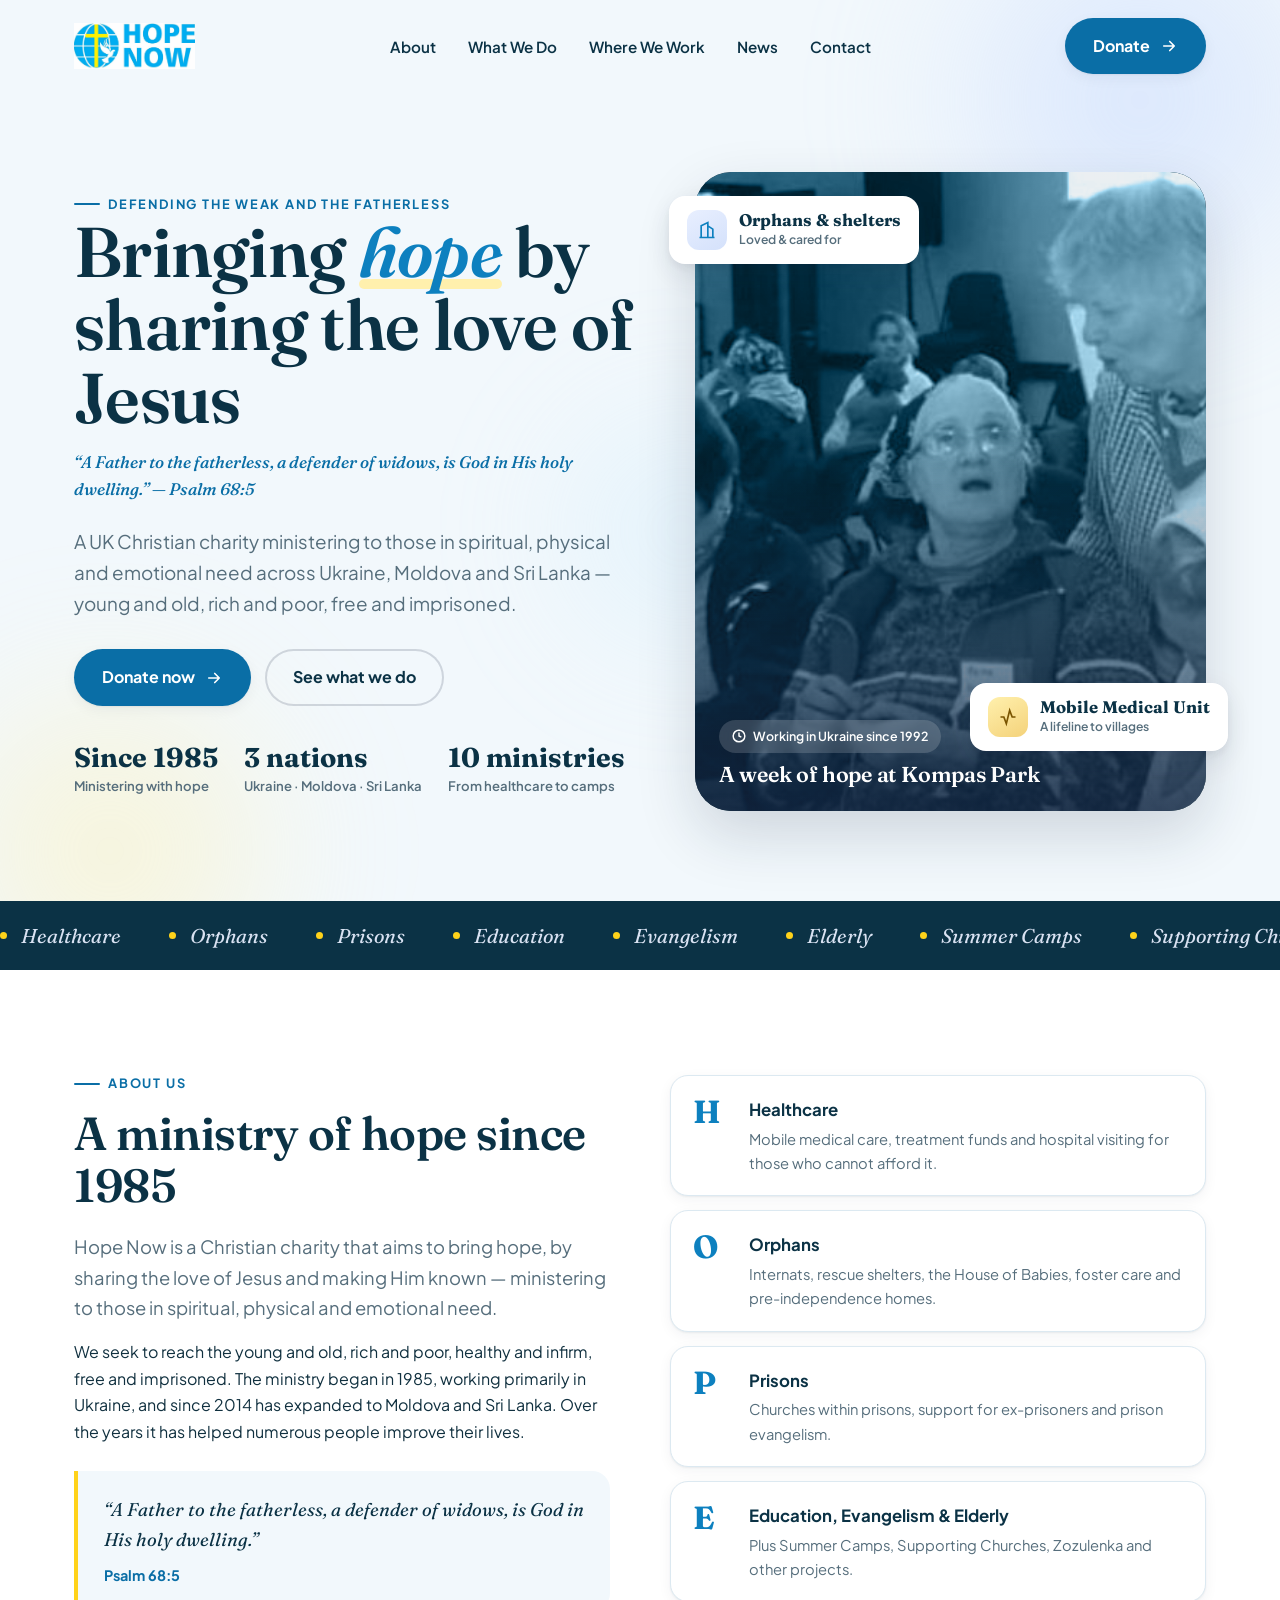
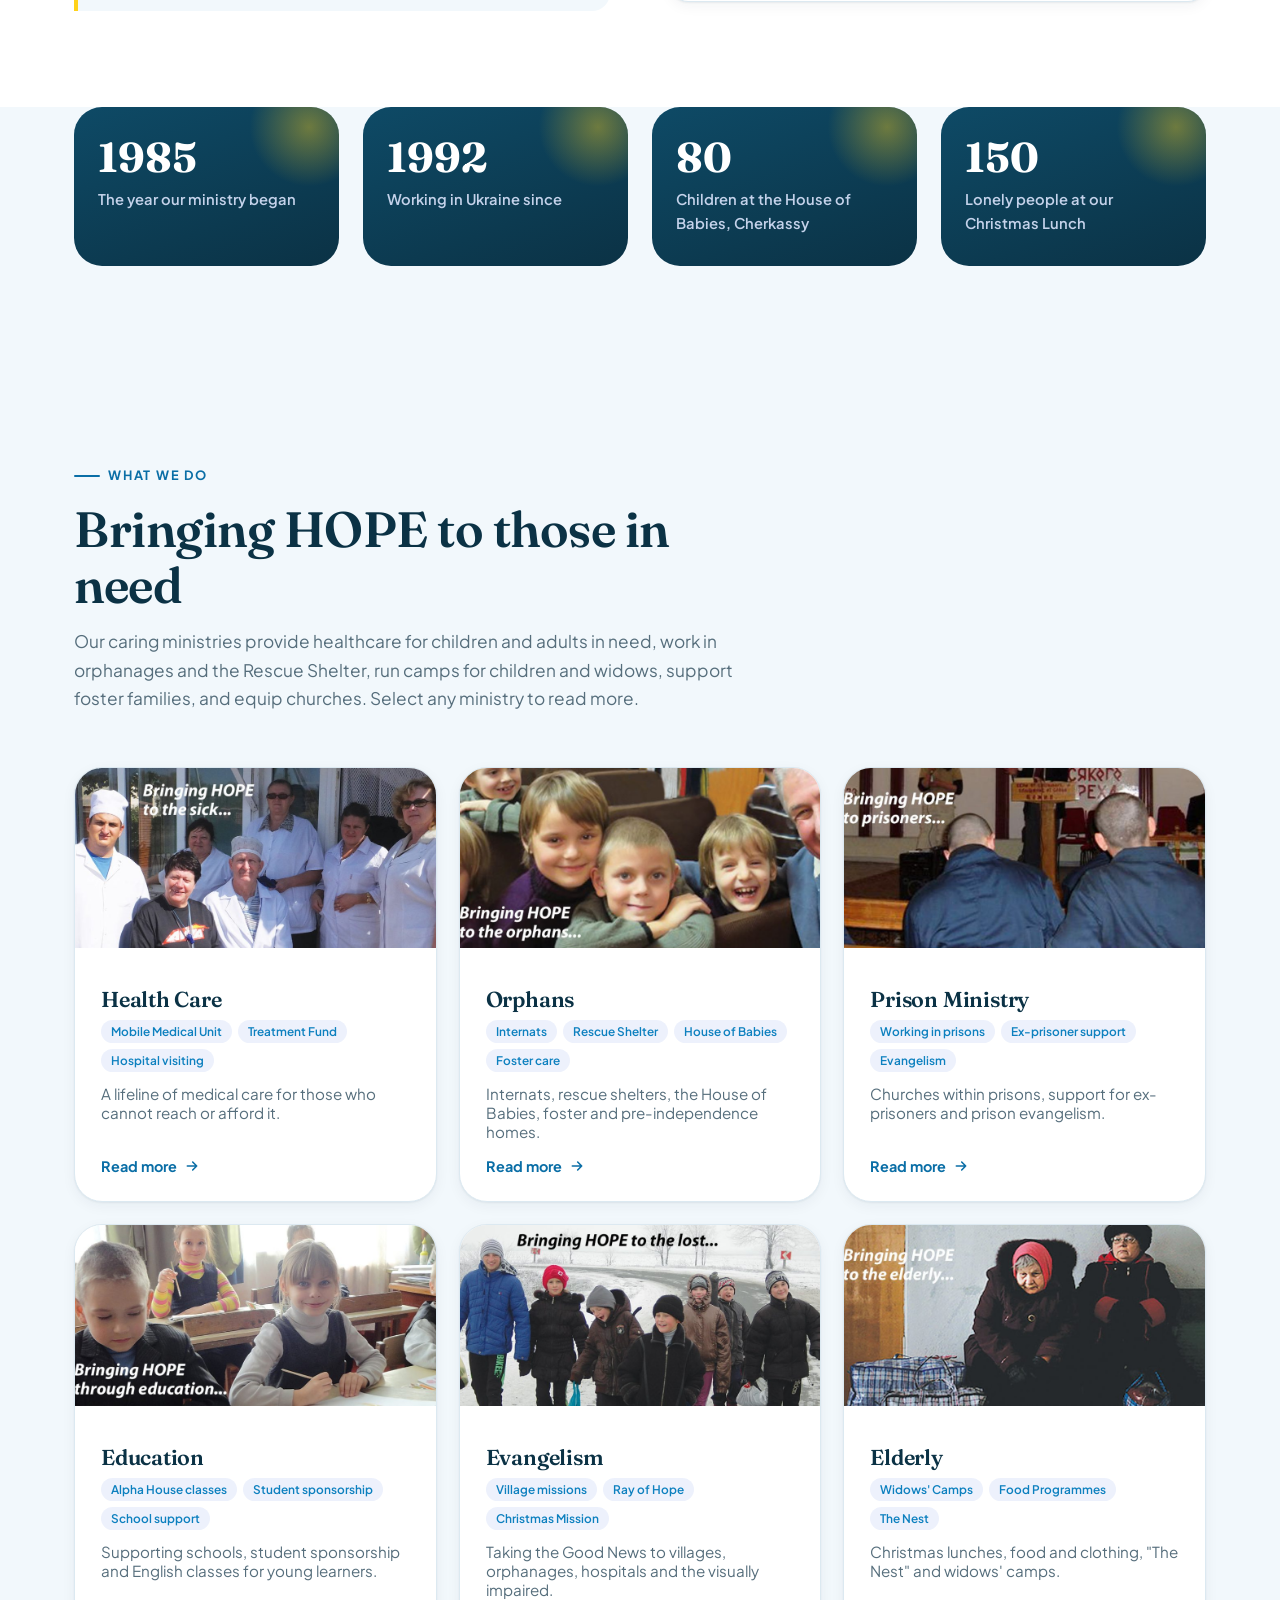
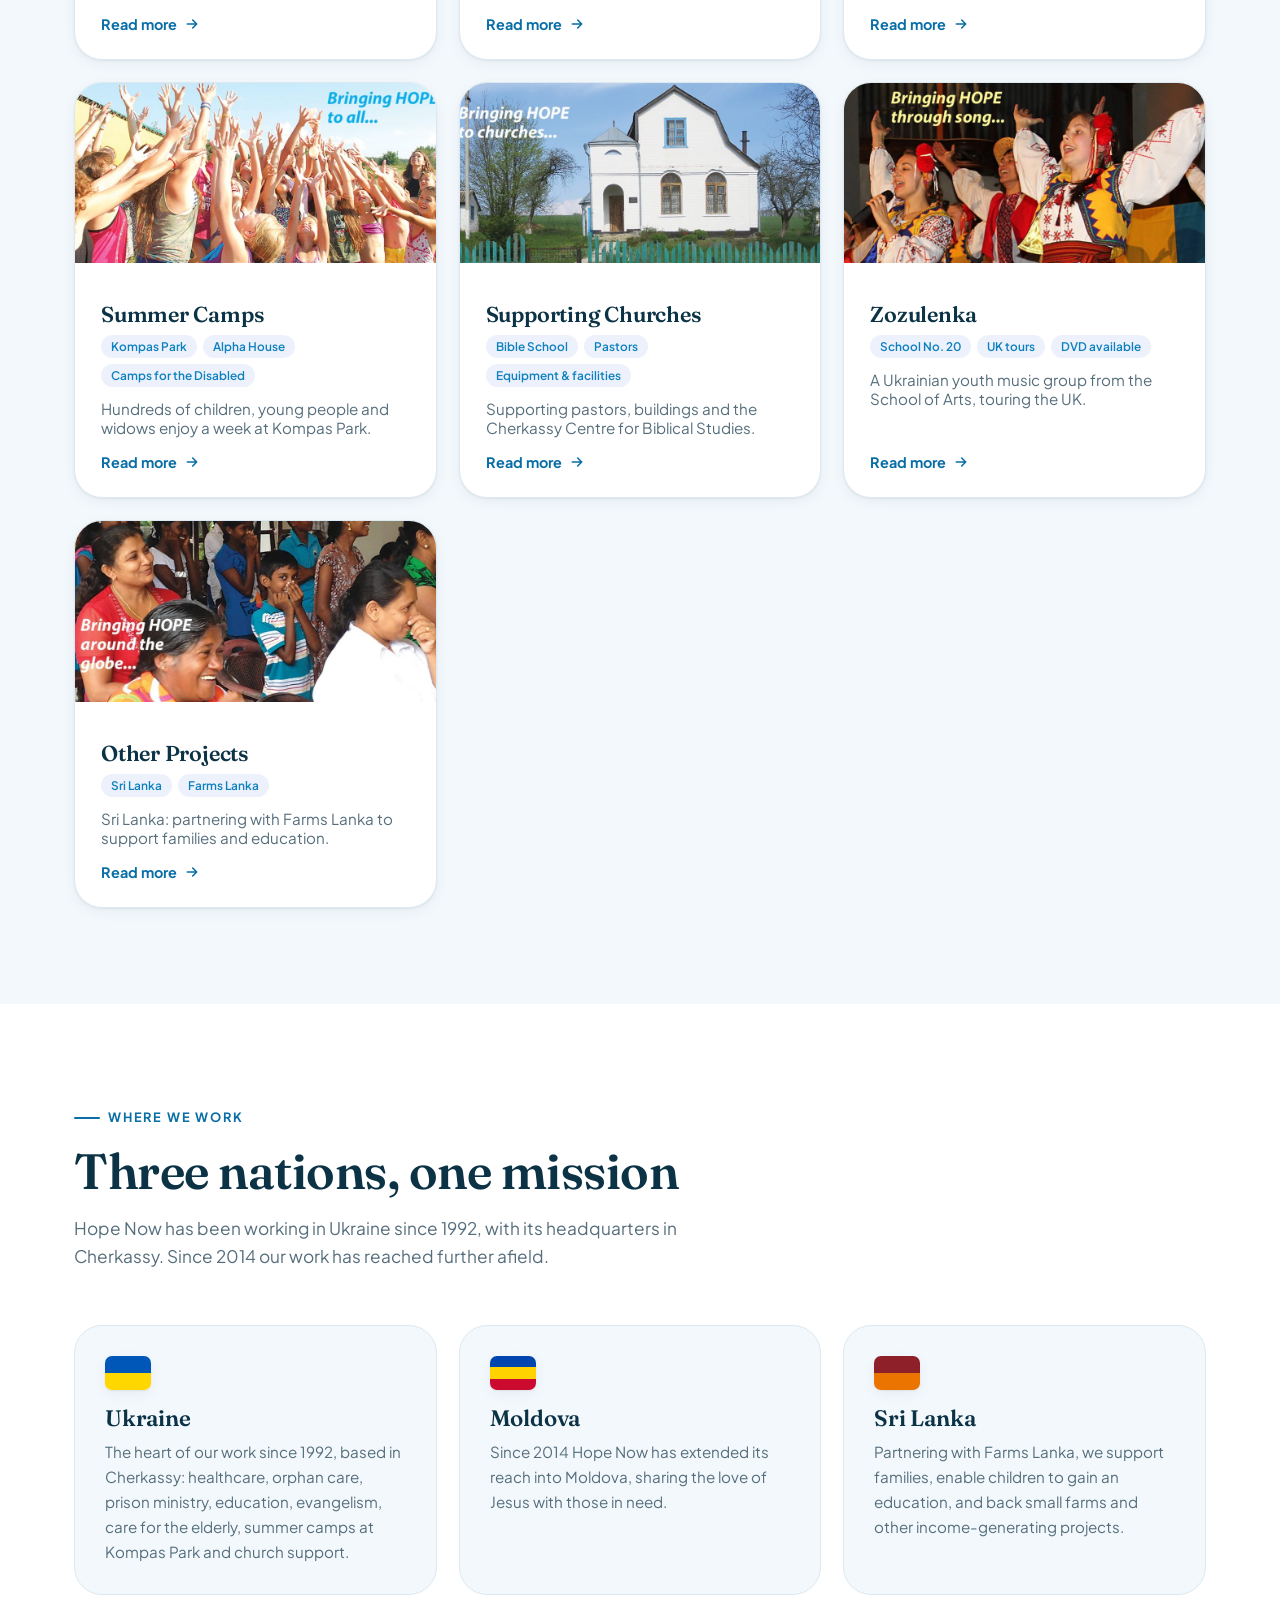
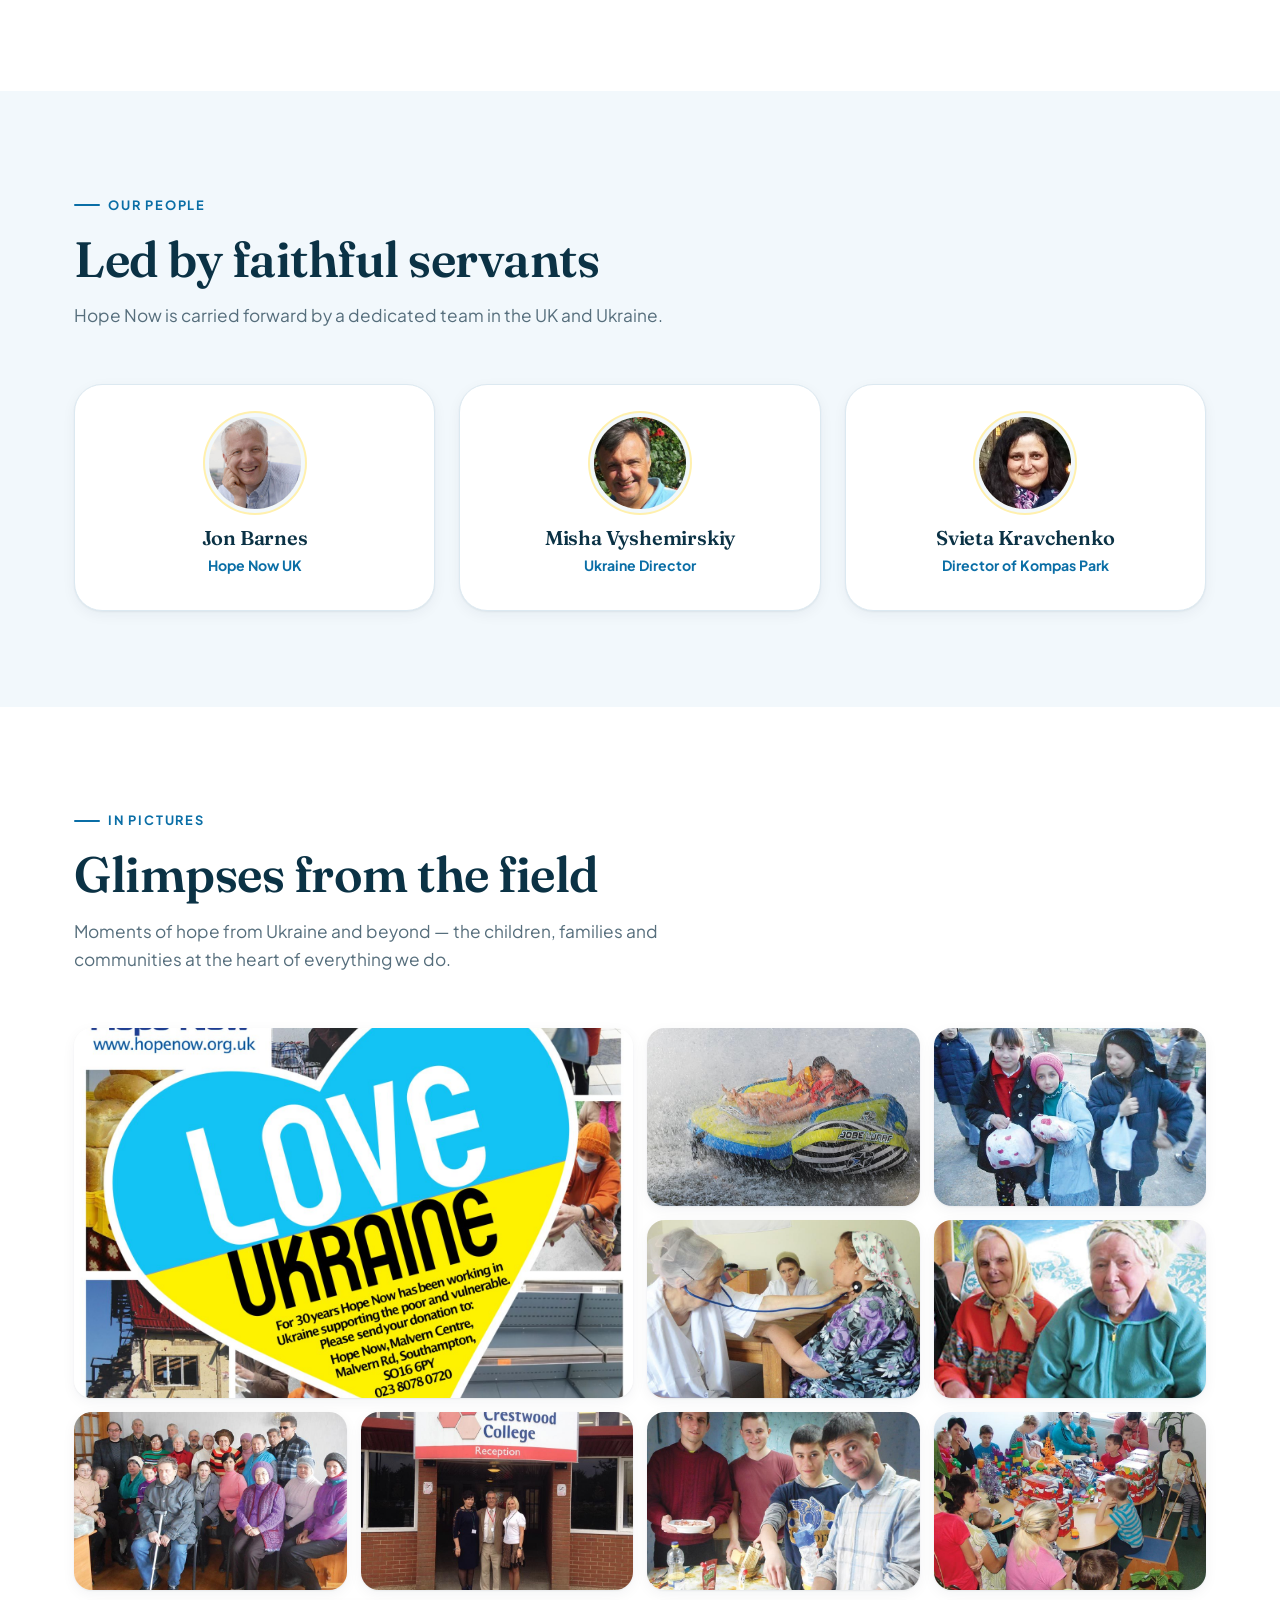
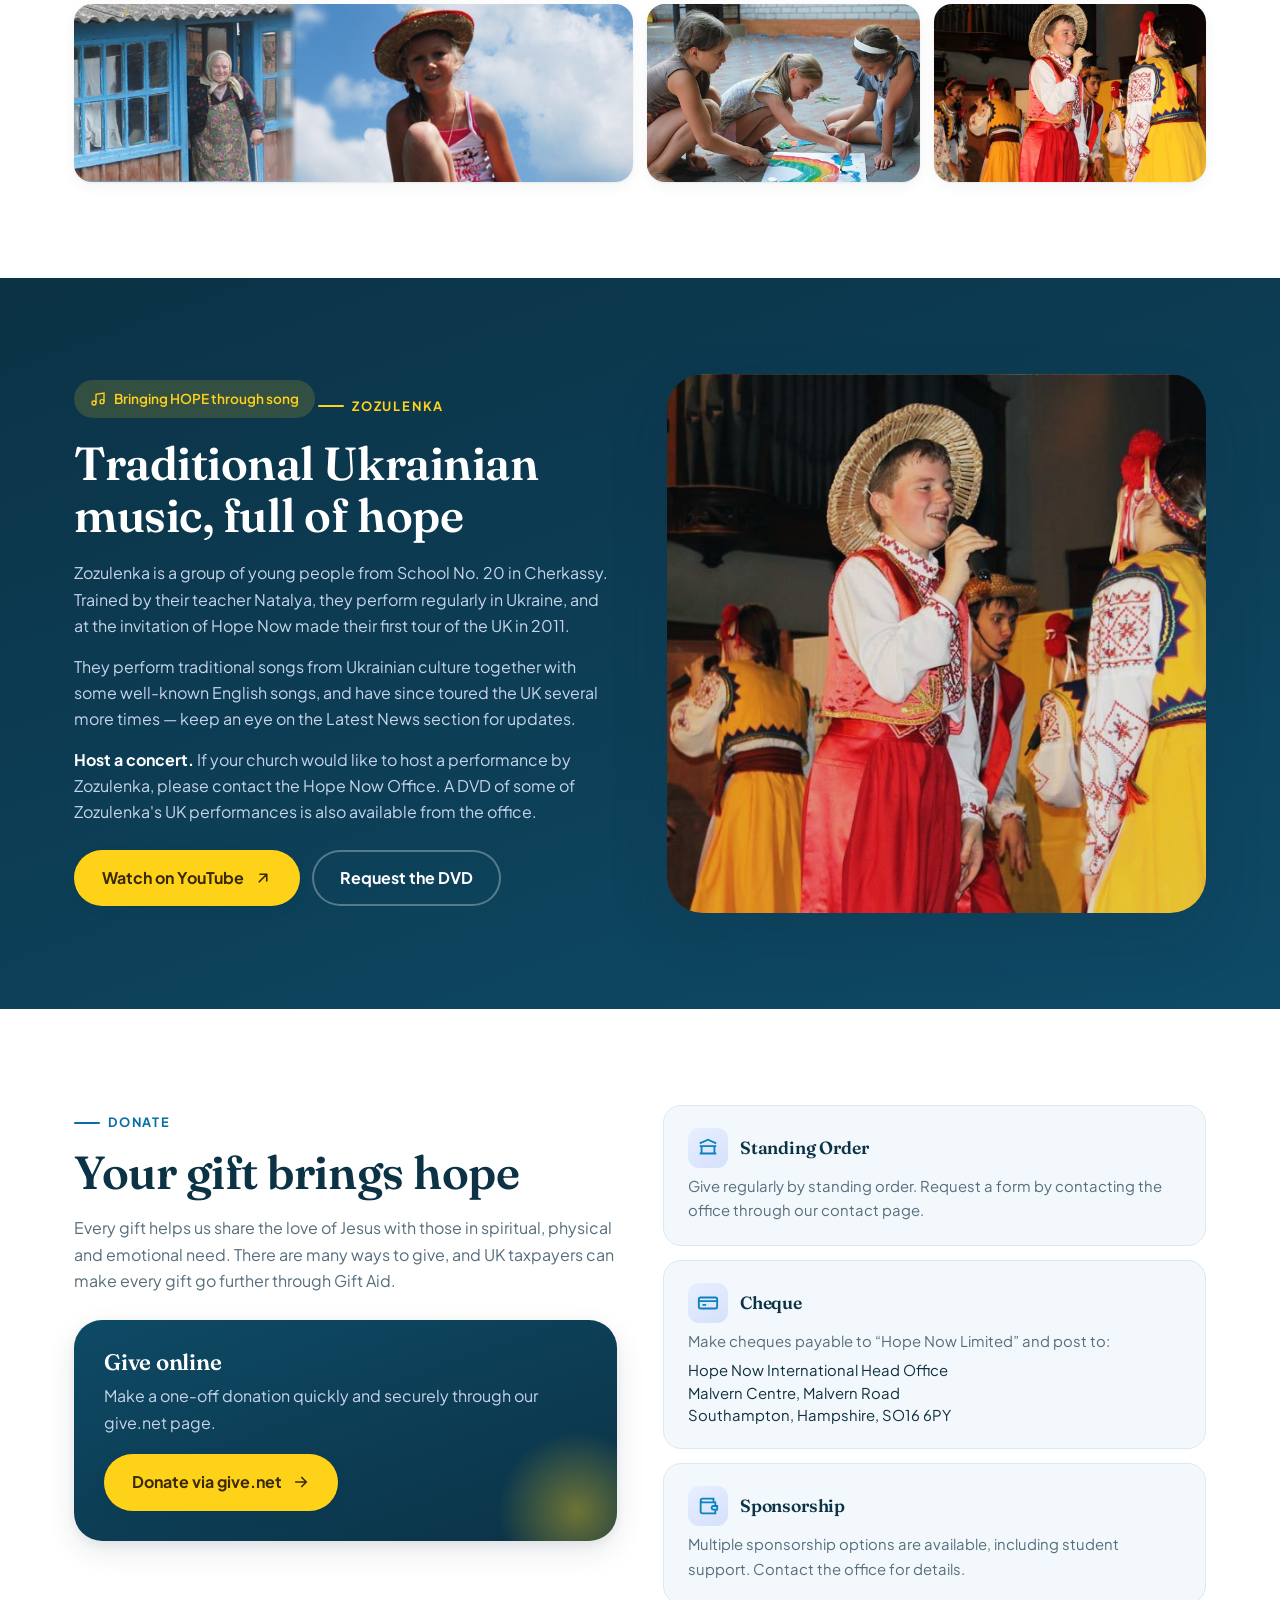
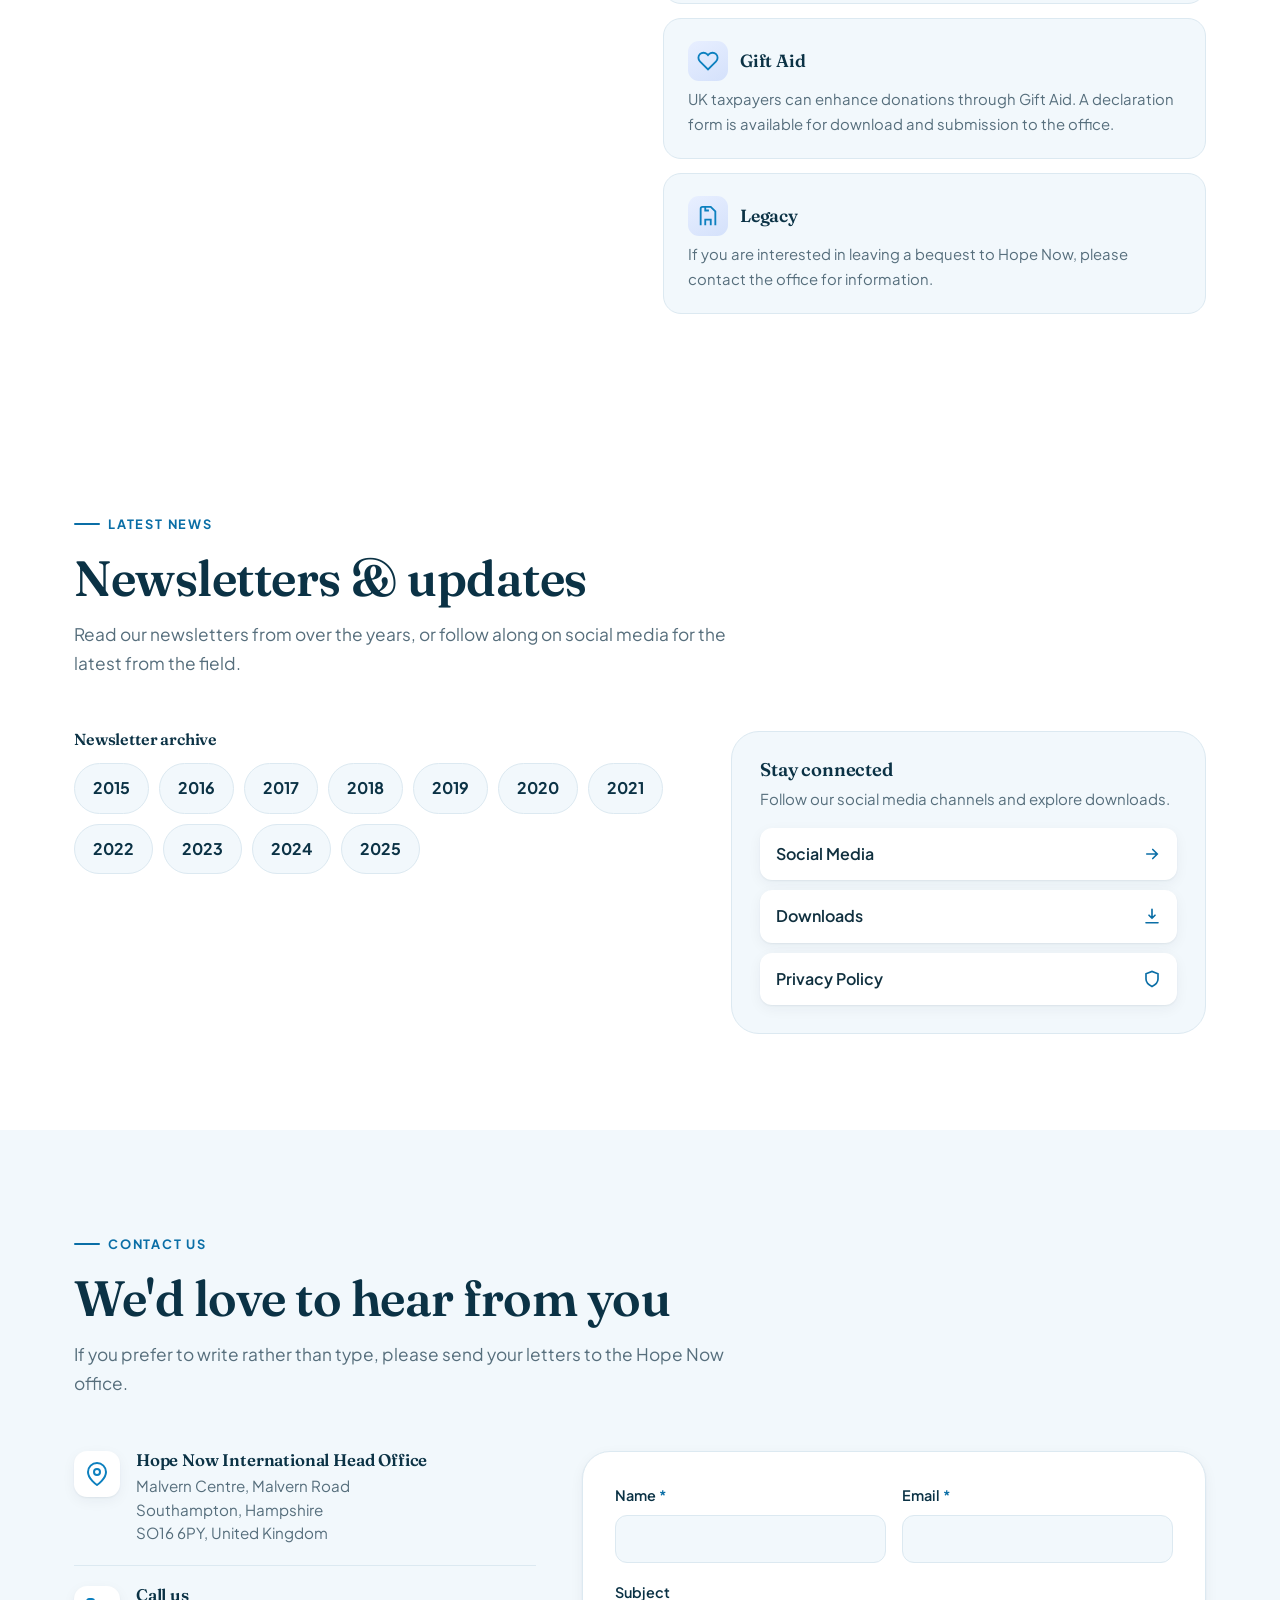
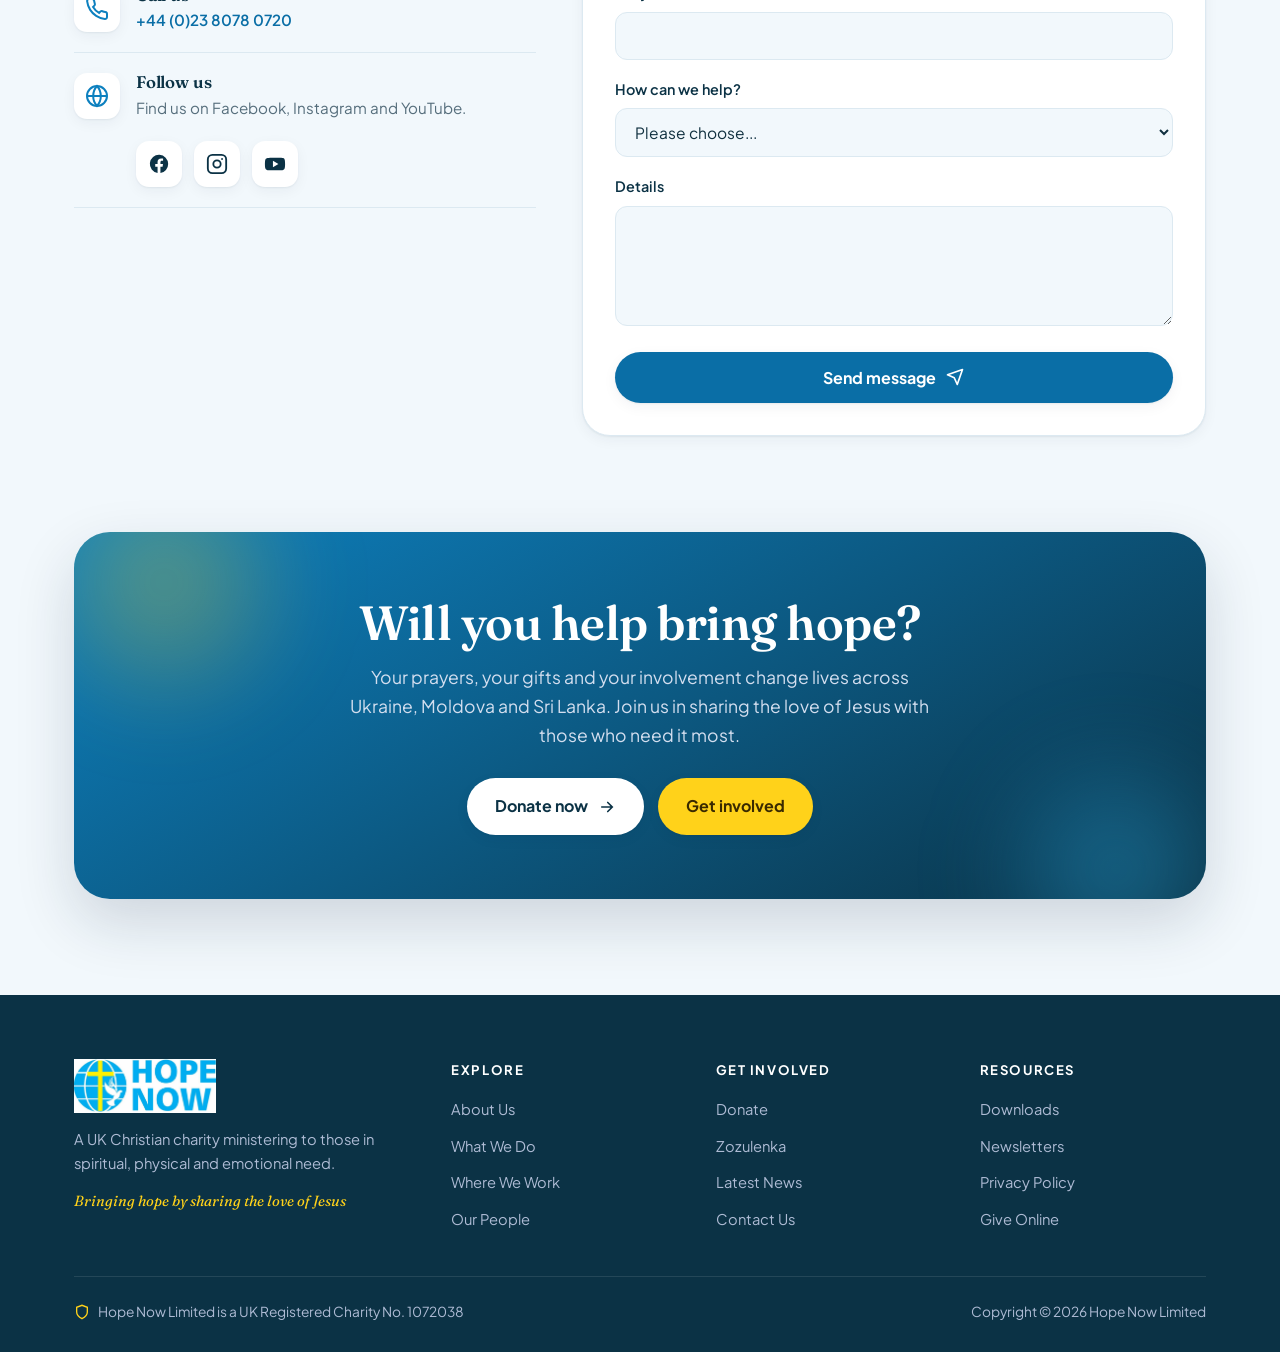
==== index.html @ 5b619e6a "Hope Now charity website redesign Single-page redesign plus two detailed programme pages (Health Car" ====
<!DOCTYPE html>
<html lang="en">
<head>
<meta charset="UTF-8" />
<meta name="viewport" content="width=device-width, initial-scale=1" />
<title>Hope Now - Bringing hope by sharing the love of Jesus</title>
<meta name="description" content="Hope Now is a UK Christian charity (Reg. No. 1072038) bringing hope to those in need in Ukraine, Moldova and Sri Lanka through healthcare, orphan care, prison ministry, education, evangelism and care for the elderly." />
<link rel="preconnect" href="https://fonts.googleapis.com" />
<link rel="preconnect" href="https://fonts.gstatic.com" crossorigin />
<link href="https://fonts.googleapis.com/css2?family=Fraunces:ital,opsz,wght@0,9..144,400;0,9..144,500;0,9..144,600;0,9..144,700;1,9..144,500&family=Plus+Jakarta+Sans:wght@400;500;600;700&display=swap" rel="stylesheet" />
<style>
  :root{
    --navy:#0b3245;
    --navy-2:#072734;
    --blue:#0d80bf;
    --azure:#29abe3;
    --gold:#ffd21a;
    --gold-soft:#fff0ad;
    --cta:#0a6ea6;
    --cta-hover:#085980;
    --cream:#f2f8fc;
    --surface:#ffffff;
    --ink:#10303f;
    --muted:#566e7c;
    --line:#dce9f1;
    --shadow-sm:0 1px 2px rgba(19,35,63,.06),0 4px 14px rgba(19,35,63,.05);
    --shadow-md:0 10px 30px rgba(19,35,63,.10),0 4px 10px rgba(19,35,63,.06);
    --shadow-lg:0 24px 60px rgba(19,35,63,.16);
    --r-sm:12px; --r-md:18px; --r-lg:28px; --r-xl:36px;
    --maxw:1180px;
    --ease:cubic-bezier(.22,.61,.36,1);
    --font-d:"Fraunces",Georgia,serif;
    --font-b:"Plus Jakarta Sans",system-ui,-apple-system,Segoe UI,Roboto,sans-serif;
  }
  *,*::before,*::after{box-sizing:border-box}
  html{scroll-behavior:smooth}
  body{
    margin:0;font-family:var(--font-b);color:var(--ink);background:var(--cream);
    line-height:1.65;-webkit-font-smoothing:antialiased;overflow-x:hidden;
  }
  h1,h2,h3,h4{font-family:var(--font-d);font-weight:600;line-height:1.12;letter-spacing:-.01em;color:var(--navy);margin:0}
  p{margin:0}
  a{color:inherit;text-decoration:none}
  img{max-width:100%;display:block}
  .wrap{width:100%;max-width:var(--maxw);margin-inline:auto;padding-inline:24px}
  .eyebrow{
    display:inline-flex;align-items:center;gap:8px;font-weight:700;font-size:.8rem;
    letter-spacing:.14em;text-transform:uppercase;color:var(--cta);
  }
  .eyebrow::before{content:"";width:26px;height:2px;background:var(--cta);border-radius:2px}
  .section{padding:96px 0;position:relative}
  .section-head{max-width:680px;margin-bottom:54px}
  .section-head h2{font-size:clamp(2rem,4.4vw,3.1rem);margin:16px 0 14px}
  .section-head p{color:var(--muted);font-size:1.08rem}
  .lede{font-size:1.15rem;color:var(--muted)}

  /* Buttons */
  .btn{
    --bg:var(--cta);--fg:#fff;
    display:inline-flex;align-items:center;gap:10px;font-family:var(--font-b);font-weight:700;
    font-size:1rem;padding:15px 28px;border-radius:999px;border:0;cursor:pointer;
    background:var(--bg);color:var(--fg);box-shadow:var(--shadow-sm);
    transition:transform .25s var(--ease),box-shadow .25s var(--ease),background .2s var(--ease);
    min-height:48px;
  }
  .btn:hover{background:var(--cta-hover);transform:translateY(-3px);box-shadow:var(--shadow-md)}
  .btn:focus-visible{outline:3px solid var(--azure);outline-offset:3px}
  .btn .ico{transition:transform .3s var(--ease)}
  .btn:hover .ico{transform:translateX(4px)}
  .btn--ghost{--bg:transparent;--fg:var(--navy);box-shadow:inset 0 0 0 2px rgba(19,35,63,.16)}
  .btn--ghost:hover{--bg:var(--navy);--fg:#fff;box-shadow:inset 0 0 0 2px var(--navy)}
  .btn--gold{--bg:var(--gold);--fg:#3a2a00}
  .btn--gold:hover{--bg:#e0a313;background:#e0a313}
  .btn--light{--bg:#fff;--fg:var(--navy)}
  .btn--light:hover{--bg:#fff;background:#fff;color:var(--cta-hover)}

  /* ===== Header ===== */
  .skip{position:absolute;left:-999px;top:0;background:#fff;padding:12px 18px;border-radius:8px;z-index:200}
  .skip:focus{left:16px;top:16px}
  header{
    position:fixed;inset:0 0 auto 0;z-index:100;transition:background .3s var(--ease),box-shadow .3s var(--ease),padding .3s var(--ease);
    padding:18px 0;
  }
  header.scrolled{background:rgba(251,248,241,.86);backdrop-filter:blur(14px);box-shadow:0 1px 0 var(--line);padding:10px 0}
  .nav{display:flex;align-items:center;justify-content:space-between;gap:24px}
  .brand{display:flex;align-items:center;gap:12px;font-family:var(--font-d);font-weight:700;font-size:1.3rem;color:var(--navy)}
  .logo-img{height:46px;width:auto;display:block;transition:height .3s var(--ease)}
  header.scrolled .logo-img{height:38px}
  footer .logo-img{height:54px}
  .brand .mark{
    width:44px;height:44px;border-radius:13px;display:grid;place-items:center;color:#fff;flex:none;
    background:linear-gradient(140deg,var(--blue),var(--navy));box-shadow:var(--shadow-sm);position:relative;overflow:hidden;
  }
  .brand .mark svg{width:24px;height:24px}
  .brand small{display:block;font-family:var(--font-b);font-weight:600;font-size:.66rem;letter-spacing:.12em;text-transform:uppercase;color:var(--cta);margin-top:-2px}
  .menu{display:flex;align-items:center;gap:4px}
  .menu a{padding:10px 14px;border-radius:999px;font-weight:600;font-size:.95rem;color:var(--navy);transition:background .2s,color .2s;position:relative}
  .menu a:hover{background:rgba(29,78,216,.08);color:var(--blue)}
  .nav-cta{display:flex;align-items:center;gap:10px}
  .burger{display:none;background:none;border:0;cursor:pointer;width:46px;height:46px;border-radius:12px}
  .burger span{display:block;width:22px;height:2px;background:var(--navy);margin:5px auto;border-radius:2px;transition:.3s var(--ease)}
  .burger.open span:nth-child(1){transform:translateY(7px) rotate(45deg)}
  .burger.open span:nth-child(2){opacity:0}
  .burger.open span:nth-child(3){transform:translateY(-7px) rotate(-45deg)}

  /* ===== Hero ===== */
  .hero{position:relative;padding:172px 0 90px;overflow:hidden}
  .hero-bg{position:absolute;inset:0;z-index:0;overflow:hidden}
  .blob{position:absolute;border-radius:50%;filter:blur(60px);opacity:.5;animation:float 16s var(--ease) infinite}
  .blob.b1{width:520px;height:520px;background:radial-gradient(circle,#bcd2ff,transparent 70%);top:-160px;right:-120px}
  .blob.b2{width:460px;height:460px;background:radial-gradient(circle,var(--gold-soft),transparent 70%);bottom:-180px;left:-120px;animation-delay:-6s}
  .blob.b3{width:340px;height:340px;background:radial-gradient(circle,#bfe6fb,transparent 70%);top:40%;left:40%;animation-delay:-3s;opacity:.35}
  @keyframes float{0%,100%{transform:translate(0,0) scale(1)}50%{transform:translate(30px,-30px) scale(1.08)}}
  .hero-grid{position:relative;z-index:2;display:grid;grid-template-columns:1.05fr .95fr;gap:56px;align-items:center}
  .hero-copy h1{font-size:clamp(2.6rem,5.6vw,4.4rem);line-height:1.04}
  .hero-copy h1 .accent{font-style:italic;color:var(--blue);position:relative;white-space:nowrap}
  .hero-copy h1 .accent::after{content:"";position:absolute;left:0;right:0;bottom:6px;height:10px;background:var(--gold-soft);z-index:-1;border-radius:6px;transform:scaleX(0);transform-origin:left;animation:underline 1s var(--ease) .7s forwards}
  @keyframes underline{to{transform:scaleX(1)}}
  .hero-verse{margin:14px 0 0;font-family:var(--font-d);font-style:italic;font-size:1.05rem;color:var(--cta);font-weight:500}
  .hero-copy p.sub{margin:22px 0 30px;font-size:1.18rem;color:var(--muted);max-width:30em}
  .hero-actions{display:flex;flex-wrap:wrap;gap:14px;align-items:center}
  .hero-badges{display:flex;gap:26px;margin-top:38px;flex-wrap:wrap}
  .hero-badge{display:flex;flex-direction:column}
  .hero-badge b{font-family:var(--font-d);font-size:1.7rem;color:var(--navy);line-height:1}
  .hero-badge span{font-size:.82rem;color:var(--muted);font-weight:600;margin-top:4px}

  .hero-visual{position:relative}
  .hero-card{
    position:relative;border-radius:var(--r-xl);overflow:hidden;box-shadow:var(--shadow-lg);
    aspect-ratio:4/5;background:linear-gradient(160deg,#0e4a66,#072734);
  }
  .hero-card img{width:100%;height:100%;object-fit:cover;mix-blend-mode:luminosity;opacity:.92}
  .hero-card::after{content:"";position:absolute;inset:0;background:linear-gradient(180deg,transparent 40%,rgba(19,35,63,.78))}
  .hero-card .cap{position:absolute;left:24px;right:24px;bottom:24px;z-index:2;color:#fff}
  .hero-card .cap .pill{display:inline-flex;align-items:center;gap:7px;background:rgba(255,255,255,.16);backdrop-filter:blur(6px);padding:6px 13px;border-radius:999px;font-size:.78rem;font-weight:600;margin-bottom:10px}
  .hero-card .cap h3{color:#fff;font-size:1.35rem}
  .float-chip{
    position:absolute;background:#fff;border-radius:16px;padding:14px 18px;box-shadow:var(--shadow-md);
    display:flex;align-items:center;gap:12px;z-index:3;animation:bob 5s ease-in-out infinite;
  }
  .float-chip .dot{width:40px;height:40px;border-radius:12px;display:grid;place-items:center;flex:none}
  .float-chip b{display:block;font-family:var(--font-d);font-size:1.05rem;color:var(--navy);line-height:1.1}
  .float-chip span{font-size:.76rem;color:var(--muted);font-weight:600}
  .float-chip.c1{top:24px;left:-26px}
  .float-chip.c2{bottom:60px;right:-22px;animation-delay:-2.5s}
  @keyframes bob{0%,100%{transform:translateY(0)}50%{transform:translateY(-12px)}}

  /* ===== Marquee ===== */
  .marquee{background:var(--navy);color:#fff;padding:18px 0;overflow:hidden;position:relative}
  .marquee-track{display:flex;gap:48px;width:max-content;animation:scroll 32s linear infinite}
  .marquee:hover .marquee-track{animation-play-state:paused}
  .marquee-track span{display:inline-flex;align-items:center;gap:14px;font-family:var(--font-d);font-style:italic;font-size:1.25rem;color:#d9e2f2;white-space:nowrap}
  .marquee-track span::before{content:"";width:7px;height:7px;border-radius:50%;background:var(--gold)}
  @keyframes scroll{to{transform:translateX(-50%)}}

  /* ===== About ===== */
  #about{background:var(--surface)}
  .about-grid{display:grid;grid-template-columns:1fr 1fr;gap:60px;align-items:center}
  .about-copy .eyebrow{margin-bottom:14px}
  .about-copy h2{font-size:clamp(2rem,4vw,2.9rem);margin-bottom:20px}
  .about-copy p+p{margin-top:16px}
  .verse-card{
    margin-top:26px;padding:24px 26px;border-left:4px solid var(--gold);background:var(--cream);border-radius:0 var(--r-md) var(--r-md) 0;
  }
  .verse-card p{font-family:var(--font-d);font-style:italic;font-size:1.15rem;color:var(--navy)}
  .verse-card cite{display:block;margin-top:8px;font-style:normal;font-weight:700;color:var(--cta);font-size:.9rem}
  .hope-acro{display:grid;gap:14px}
  .hope-letter{
    display:flex;gap:18px;align-items:flex-start;padding:20px 22px;background:var(--surface);border:1px solid var(--line);
    border-radius:var(--r-md);box-shadow:var(--shadow-sm);transition:transform .3s var(--ease),box-shadow .3s var(--ease),border-color .3s
  }
  .hope-letter:hover{transform:translateX(6px);box-shadow:var(--shadow-md);border-color:var(--gold)}
  .hope-letter .L{font-family:var(--font-d);font-weight:700;font-size:2rem;color:var(--blue);line-height:1;width:38px;flex:none}
  .hope-letter b{font-size:1.05rem;color:var(--navy)}
  .hope-letter p{font-size:.92rem;color:var(--muted);margin-top:3px}

  /* ===== Stats strip ===== */
  .stats{display:grid;grid-template-columns:repeat(4,1fr);gap:24px;margin-top:0}
  .stat{padding:30px 24px;background:linear-gradient(160deg,#0e4a66,#0b3245);border-radius:var(--r-lg);color:#fff;position:relative;overflow:hidden}
  .stat::before{content:"";position:absolute;width:120px;height:120px;background:radial-gradient(circle,rgba(255,210,26,.4),transparent 70%);top:-40px;right:-30px}
  .stat b{font-family:var(--font-d);font-size:2.6rem;display:block;line-height:1}
  .stat span{display:block;margin-top:8px;color:#c4d2ea;font-weight:600;font-size:.92rem}

  /* ===== Programs ===== */
  #work{background:var(--cream)}
  .prog-grid{display:grid;grid-template-columns:repeat(3,1fr);gap:22px}
  .prog{
    background:var(--surface);border:1px solid var(--line);border-radius:var(--r-lg);padding:0;cursor:pointer;
    box-shadow:var(--shadow-sm);transition:transform .35s var(--ease),box-shadow .35s var(--ease),border-color .3s;
    display:flex;flex-direction:column;position:relative;overflow:hidden;text-align:left;font-family:inherit;
  }
  .prog-media{position:relative;width:100%;aspect-ratio:16/8;overflow:hidden;background:#dceaf3}
  .prog-media img{width:100%;height:100%;object-fit:cover;transition:transform .55s var(--ease)}
  .prog:hover .prog-media img{transform:scale(1.07)}
  .prog-media .icon{position:absolute;left:22px;bottom:-26px;margin:0;z-index:3;box-shadow:var(--shadow-md)}
  .prog-body{padding:40px 26px 26px;display:flex;flex-direction:column;flex:1;position:relative;z-index:1}
  .prog::before{content:"";position:absolute;inset:0;background:linear-gradient(160deg,rgba(29,78,216,.05),transparent);opacity:0;transition:opacity .3s}
  .prog:hover{transform:translateY(-8px);box-shadow:var(--shadow-lg);border-color:var(--gold)}
  .prog:hover::before{opacity:1}
  .prog:focus-visible{outline:3px solid var(--azure);outline-offset:3px}
  .prog .icon{
    width:54px;height:54px;border-radius:15px;display:grid;place-items:center;margin-bottom:18px;flex:none;
    background:linear-gradient(150deg,#e8efff,#d4e1fb);color:var(--blue);position:relative;z-index:1;transition:transform .3s var(--ease)
  }
  .prog:hover .icon{transform:scale(1.08) rotate(-4deg)}
  .prog .icon svg{width:28px;height:28px}
  .prog h3{font-size:1.35rem;margin-bottom:8px;position:relative;z-index:1}
  .prog .tags{display:flex;flex-wrap:wrap;gap:6px;margin-bottom:12px;position:relative;z-index:1}
  .prog .tags span{font-size:.74rem;font-weight:600;color:var(--blue);background:rgba(29,78,216,.08);padding:4px 10px;border-radius:999px}
  .prog .teaser{font-size:.95rem;color:var(--muted);position:relative;z-index:1}
  .prog .more{margin-top:auto;padding-top:16px;display:inline-flex;align-items:center;gap:7px;font-weight:700;font-size:.9rem;color:var(--cta);position:relative;z-index:1}
  .prog .more svg{width:16px;height:16px;transition:transform .3s var(--ease)}
  .prog:hover .more svg{transform:translateX(4px)}

  /* Modal */
  .modal-scrim{
    position:fixed;inset:0;background:rgba(13,22,40,.55);backdrop-filter:blur(4px);z-index:300;opacity:0;visibility:hidden;
    transition:opacity .3s var(--ease),visibility .3s;display:grid;place-items:end center;padding:0;
  }
  .modal-scrim.open{opacity:1;visibility:visible}
  .modal{
    background:var(--surface);width:100%;max-width:760px;max-height:90vh;overflow-y:auto;border-radius:var(--r-xl) var(--r-xl) 0 0;
    transform:translateY(40px);transition:transform .4s var(--ease);box-shadow:var(--shadow-lg);
  }
  .modal-scrim.open .modal{transform:translateY(0)}
  @media(min-width:740px){.modal-scrim{place-items:center;padding:24px}.modal{border-radius:var(--r-xl);transform:translateY(30px) scale(.97)}.modal-scrim.open .modal{transform:none}}
  .modal-hero{padding:34px 38px 26px;background:linear-gradient(150deg,#0e4a66,#0b3245);color:#fff;position:sticky;top:0;border-radius:var(--r-xl) var(--r-xl) 0 0;z-index:2}
  @media(max-width:739px){.modal-hero{border-radius:var(--r-xl) var(--r-xl) 0 0}}
  .modal-hero .icon{width:52px;height:52px;border-radius:14px;display:grid;place-items:center;background:rgba(255,255,255,.14);color:var(--gold);margin-bottom:14px}
  .modal-hero .icon svg{width:28px;height:28px}
  .modal-hero h3{color:#fff;font-size:1.9rem}
  .modal-hero .tags{display:flex;flex-wrap:wrap;gap:7px;margin-top:12px}
  .modal-hero .tags span{font-size:.76rem;font-weight:600;background:rgba(255,255,255,.16);color:#eaf0fb;padding:5px 12px;border-radius:999px}
  .modal-close{position:absolute;top:20px;right:20px;width:42px;height:42px;border-radius:50%;border:0;background:rgba(255,255,255,.16);color:#fff;cursor:pointer;display:grid;place-items:center;transition:background .2s,transform .2s}
  .modal-close:hover{background:rgba(255,255,255,.3);transform:rotate(90deg)}
  .modal-body{padding:32px 38px 40px}
  .modal-body h4{font-size:1.18rem;color:var(--blue);margin:24px 0 8px}
  .modal-body h4:first-child{margin-top:0}
  .modal-body p{color:var(--ink);margin-bottom:6px}
  .modal-body p.muted{color:var(--muted)}

  /* ===== Reach / countries ===== */
  #reach{background:var(--surface)}
  .reach-grid{display:grid;grid-template-columns:repeat(3,1fr);gap:22px;margin-top:10px}
  .country{padding:30px;border-radius:var(--r-lg);border:1px solid var(--line);background:var(--cream);transition:transform .3s var(--ease),box-shadow .3s}
  .country:hover{transform:translateY(-6px);box-shadow:var(--shadow-md)}
  .country .flag{width:46px;height:34px;border-radius:7px;overflow:hidden;margin-bottom:16px;box-shadow:var(--shadow-sm);display:flex;flex-direction:column}
  .country h3{font-size:1.4rem;margin-bottom:8px}
  .country p{font-size:.95rem;color:var(--muted)}

  /* ===== Team ===== */
  #team{background:var(--cream)}
  .team-grid{display:grid;grid-template-columns:repeat(3,1fr);gap:24px}
  .member{background:var(--surface);border:1px solid var(--line);border-radius:var(--r-lg);padding:32px;text-align:center;box-shadow:var(--shadow-sm);transition:transform .3s var(--ease),box-shadow .3s}
  .member:hover{transform:translateY(-6px);box-shadow:var(--shadow-md)}
  .member .av{width:92px;height:92px;border-radius:50%;margin:0 auto 18px;display:grid;place-items:center;font-family:var(--font-d);font-weight:700;font-size:1.8rem;color:#fff;background:linear-gradient(150deg,var(--blue),var(--navy))}
  .member img.av{object-fit:cover;box-shadow:0 0 0 4px var(--cream),0 0 0 6px var(--gold-soft)}
  .member:nth-child(2) .av{background:linear-gradient(150deg,var(--gold),#d98c0a);color:#3a2a00}
  .member:nth-child(3) .av{background:linear-gradient(150deg,var(--azure),#06485f)}

  /* ===== Field gallery (mosaic) ===== */
  #gallery{background:var(--surface)}
  .mosaic{display:grid;grid-template-columns:repeat(4,1fr);grid-auto-rows:178px;gap:14px}
  .m-item{overflow:hidden;border-radius:var(--r-md);box-shadow:var(--shadow-sm);position:relative;display:block}
  .m-item img{width:100%;height:100%;object-fit:cover;transition:transform .6s var(--ease)}
  .m-item:hover img{transform:scale(1.07)}
  .m-item::after{content:"";position:absolute;inset:0;background:linear-gradient(180deg,transparent 55%,rgba(7,39,52,.32));opacity:0;transition:opacity .3s}
  .m-item:hover::after{opacity:1}
  .m-item.big{grid-column:span 2;grid-row:span 2}
  .m-item.wide{grid-column:span 2}
  @media(max-width:760px){
    .mosaic{grid-template-columns:repeat(2,1fr);grid-auto-rows:140px}
    .m-item.big{grid-column:span 2;grid-row:span 2}
    .m-item.wide{grid-column:span 2}
  }
  .member h3{font-size:1.25rem}
  .member span{display:block;margin-top:5px;color:var(--cta);font-weight:700;font-size:.88rem}

  /* ===== Zozulenka feature ===== */
  #zozulenka{background:linear-gradient(160deg,#0b3245,#0e4a66);color:#fff;overflow:hidden}
  #zozulenka h2{color:#fff}
  .zoz-grid{display:grid;grid-template-columns:1fr 1fr;gap:54px;align-items:center}
  #zozulenka .eyebrow{color:var(--gold)}
  #zozulenka .eyebrow::before{background:var(--gold)}
  #zozulenka h2{font-size:clamp(2rem,4vw,2.9rem);margin:14px 0 18px}
  #zozulenka p{color:#c8d4ea;margin-bottom:14px}
  .zoz-actions{display:flex;flex-wrap:wrap;gap:12px;margin-top:24px}
  .zoz-visual{position:relative;aspect-ratio:1/1;border-radius:var(--r-xl);overflow:hidden;box-shadow:var(--shadow-lg);background:rgba(255,255,255,.05)}
  .zoz-visual img{width:100%;height:100%;object-fit:cover;opacity:.9}
  .zoz-note{display:inline-flex;align-items:center;gap:8px;background:rgba(255,210,26,.16);color:var(--gold);padding:8px 16px;border-radius:999px;font-weight:600;font-size:.85rem;margin-bottom:6px}

  /* ===== Donate ===== */
  #donate{background:var(--surface)}
  .donate-grid{display:grid;grid-template-columns:1fr 1fr;gap:46px;align-items:start}
  .donate-lead h2{font-size:clamp(2rem,4vw,2.9rem);margin:14px 0 16px}
  .donate-lead p{color:var(--muted)}
  .give-card{
    margin-top:26px;background:linear-gradient(160deg,#0e4a66,#0b3245);color:#fff;border-radius:var(--r-lg);padding:30px;position:relative;overflow:hidden;box-shadow:var(--shadow-md)
  }
  .give-card::after{content:"";position:absolute;width:160px;height:160px;background:radial-gradient(circle,rgba(255,210,26,.4),transparent 70%);bottom:-50px;right:-40px}
  .give-card h3{color:#fff;font-size:1.4rem;margin-bottom:8px;position:relative}
  .give-card p{color:#c8d4ea;position:relative;margin-bottom:18px}
  .give-card .btn{position:relative}
  .ways{display:grid;gap:14px}
  .way{
    background:var(--cream);border:1px solid var(--line);border-radius:var(--r-md);padding:22px 24px;
    transition:transform .3s var(--ease),box-shadow .3s,border-color .3s;
  }
  .way:hover{transform:translateX(6px);border-color:var(--gold);box-shadow:var(--shadow-sm)}
  .way-head{display:flex;align-items:center;gap:12px;margin-bottom:6px}
  .way-head .ic{width:40px;height:40px;border-radius:11px;background:linear-gradient(150deg,#e8efff,#d4e1fb);color:var(--blue);display:grid;place-items:center;flex:none}
  .way-head .ic svg{width:22px;height:22px}
  .way-head h4{font-size:1.1rem}
  .way p{font-size:.93rem;color:var(--muted)}
  .way address{font-style:normal;font-size:.93rem;color:var(--ink);margin-top:6px;line-height:1.5}
  .way a.inline{color:var(--cta);font-weight:600;border-bottom:1px solid currentColor}

  /* ===== Contact ===== */
  #contact{background:var(--cream)}
  .contact-grid{display:grid;grid-template-columns:.85fr 1.15fr;gap:46px;align-items:start}
  .contact-info .block{display:flex;gap:16px;padding:20px 0;border-bottom:1px solid var(--line)}
  .contact-info .block:first-of-type{padding-top:0}
  .contact-info .ic{width:46px;height:46px;border-radius:13px;background:var(--surface);box-shadow:var(--shadow-sm);color:var(--blue);display:grid;place-items:center;flex:none}
  .contact-info .ic svg{width:24px;height:24px}
  .contact-info h4{font-size:1.05rem;margin-bottom:4px}
  .contact-info address,.contact-info p{font-style:normal;font-size:.95rem;color:var(--muted);line-height:1.55}
  .contact-info a{color:var(--cta);font-weight:600}
  .socials{display:flex;gap:12px;margin-top:22px}
  .socials a{width:46px;height:46px;border-radius:13px;background:var(--surface);box-shadow:var(--shadow-sm);display:grid;place-items:center;color:var(--navy);transition:transform .25s var(--ease),background .25s,color .25s}
  .socials a:hover{transform:translateY(-4px);background:var(--blue);color:#fff}
  .socials a svg{width:22px;height:22px}
  form.card{background:var(--surface);border:1px solid var(--line);border-radius:var(--r-lg);padding:32px;box-shadow:var(--shadow-sm)}
  .field{margin-bottom:18px}
  .field label{display:block;font-weight:600;font-size:.9rem;margin-bottom:7px;color:var(--navy)}
  .field label .req{color:var(--cta)}
  .field input,.field select,.field textarea{
    width:100%;padding:13px 15px;border:1.5px solid var(--line);border-radius:12px;font-family:inherit;font-size:.97rem;
    background:var(--cream);color:var(--ink);transition:border-color .2s,box-shadow .2s;min-height:48px;
  }
  .field textarea{min-height:120px;resize:vertical}
  .field input:focus,.field select:focus,.field textarea:focus{outline:0;border-color:var(--blue);box-shadow:0 0 0 4px rgba(29,78,216,.12);background:#fff}
  .row2{display:grid;grid-template-columns:1fr 1fr;gap:16px}

  /* ===== News / Newsletters ===== */
  #news{background:var(--surface)}
  .news-grid{display:grid;grid-template-columns:1.3fr 1fr;gap:40px;align-items:start}
  .years{display:flex;flex-wrap:wrap;gap:10px;margin-top:6px}
  .years a{
    display:inline-flex;align-items:center;gap:6px;padding:11px 18px;border-radius:999px;border:1.5px solid var(--line);
    background:var(--cream);font-weight:700;color:var(--navy);transition:transform .25s var(--ease),background .25s,color .25s,border-color .25s;
  }
  .years a:hover{transform:translateY(-3px);background:var(--blue);color:#fff;border-color:var(--blue)}
  .news-side{background:var(--cream);border:1px solid var(--line);border-radius:var(--r-lg);padding:28px}
  .news-side h4{font-size:1.15rem;margin-bottom:6px}
  .news-side p{color:var(--muted);font-size:.94rem;margin-bottom:16px}
  .news-side .links{display:grid;gap:10px}
  .news-side .links a{display:flex;align-items:center;justify-content:space-between;padding:13px 16px;background:var(--surface);border-radius:12px;font-weight:600;box-shadow:var(--shadow-sm);transition:transform .25s var(--ease)}
  .news-side .links a:hover{transform:translateX(5px)}
  .news-side .links a svg{width:18px;height:18px;color:var(--cta)}

  /* ===== Final CTA ===== */
  .final-cta{padding:0 0 96px}
  .cta-box{
    background:linear-gradient(150deg,var(--blue),var(--navy));border-radius:var(--r-xl);padding:64px 48px;text-align:center;color:#fff;
    position:relative;overflow:hidden;box-shadow:var(--shadow-lg)
  }
  .cta-box::before,.cta-box::after{content:"";position:absolute;border-radius:50%;filter:blur(40px)}
  .cta-box::before{width:300px;height:300px;background:radial-gradient(circle,rgba(255,210,26,.35),transparent 70%);top:-100px;left:-60px}
  .cta-box::after{width:280px;height:280px;background:radial-gradient(circle,rgba(41,171,227,.45),transparent 70%);bottom:-110px;right:-50px}
  .cta-box h2{color:#fff;font-size:clamp(2rem,4.4vw,3rem);position:relative;margin-bottom:14px}
  .cta-box p{color:#d3deef;position:relative;max-width:34em;margin:0 auto 28px;font-size:1.1rem}
  .cta-box .hero-actions{justify-content:center;position:relative}

  /* ===== Footer ===== */
  footer{background:var(--navy);color:#aebbd4;padding:64px 0 28px}
  .foot-grid{display:grid;grid-template-columns:1.5fr 1fr 1fr 1fr;gap:38px;margin-bottom:44px}
  .foot-brand .brand{color:#fff;margin-bottom:14px}
  .foot-brand .brand .mark{background:linear-gradient(140deg,var(--gold),#d98c0a);color:#3a2a00}
  .foot-brand p{font-size:.92rem;max-width:30ch}
  .foot-verse{font-family:var(--font-d);font-style:italic;color:var(--gold);margin-top:14px;font-size:1.02rem}
  footer h5{color:#fff;font-family:var(--font-b);font-weight:700;font-size:.82rem;letter-spacing:.12em;text-transform:uppercase;margin:0 0 16px}
  footer ul{list-style:none;margin:0;padding:0;display:grid;gap:10px}
  footer ul a{font-size:.92rem;transition:color .2s,padding-left .2s}
  footer ul a:hover{color:var(--gold);padding-left:4px}
  .foot-bottom{border-top:1px solid rgba(255,255,255,.1);padding-top:24px;display:flex;flex-wrap:wrap;gap:14px;justify-content:space-between;align-items:center;font-size:.86rem}
  .foot-bottom .reg{display:inline-flex;align-items:center;gap:8px}
  .foot-bottom .reg svg{width:16px;height:16px;color:var(--gold)}

  /* ===== Reveal animation ===== */
  .reveal{opacity:0;transform:translateY(28px);transition:opacity .7s var(--ease),transform .7s var(--ease)}
  .reveal.in{opacity:1;transform:none}
  .reveal[data-delay="1"]{transition-delay:.08s}
  .reveal[data-delay="2"]{transition-delay:.16s}
  .reveal[data-delay="3"]{transition-delay:.24s}
  .reveal[data-delay="4"]{transition-delay:.32s}
  .reveal[data-delay="5"]{transition-delay:.40s}

  /* ===== Responsive ===== */
  @media(max-width:980px){
    .hero-grid,.about-grid,.zoz-grid,.donate-grid,.contact-grid,.news-grid{grid-template-columns:1fr;gap:40px}
    .hero-visual{max-width:440px;margin-inline:auto;width:100%}
    .prog-grid,.reach-grid,.team-grid{grid-template-columns:repeat(2,1fr)}
    .stats{grid-template-columns:repeat(2,1fr)}
    .foot-grid{grid-template-columns:1fr 1fr}
  }
  @media(max-width:720px){
    .menu,.nav-cta .btn{display:none}
    .burger{display:block}
    .menu.mobile{display:flex;position:fixed;inset:72px 16px auto 16px;flex-direction:column;align-items:stretch;
      background:var(--surface);border:1px solid var(--line);border-radius:var(--r-lg);padding:14px;box-shadow:var(--shadow-lg);z-index:99;gap:4px}
    .menu.mobile a{padding:13px 16px}
    .section{padding:70px 0}
    .prog-grid,.reach-grid,.team-grid,.stats,.foot-grid{grid-template-columns:1fr}
    .row2{grid-template-columns:1fr}
    .hero{padding:140px 0 70px}
    .cta-box{padding:48px 26px}
  }
  @media(prefers-reduced-motion:reduce){
    *{animation:none!important;transition:none!important;scroll-behavior:auto!important}
    .reveal{opacity:1;transform:none}
    .hero-copy h1 .accent::after{transform:scaleX(1)}
  }
</style>
</head>
<body>
<a class="skip" href="#main">Skip to content</a>

<!-- ============ HEADER ============ -->
<header id="hdr">
  <div class="wrap nav">
    <a class="brand" href="#top" aria-label="Hope Now home">
      <img class="logo-img" src="assets/hope-now-logo.png" alt="Hope Now" width="1150" height="437" />
    </a>
    <nav class="menu" id="menu" aria-label="Primary">
      <a href="#about">About</a>
      <a href="#work">What We Do</a>
      <a href="#reach">Where We Work</a>
      <a href="#news">News</a>
      <a href="#contact">Contact</a>
    </nav>
    <div class="nav-cta">
      <a class="btn" href="#donate">Donate<svg class="ico" width="18" height="18" viewBox="0 0 24 24" fill="none" stroke="currentColor" stroke-width="2.2" stroke-linecap="round" stroke-linejoin="round"><path d="M5 12h14M13 6l6 6-6 6"/></svg></a>
      <button class="burger" id="burger" aria-label="Toggle menu" aria-expanded="false"><span></span><span></span><span></span></button>
    </div>
  </div>
</header>

<main id="main">
<span id="top"></span>

<!-- ============ HERO ============ -->
<section class="hero">
  <div class="hero-bg" aria-hidden="true">
    <span class="blob b1"></span><span class="blob b2"></span><span class="blob b3"></span>
  </div>
  <div class="wrap hero-grid">
    <div class="hero-copy">
      <span class="eyebrow reveal">Defending the weak and the fatherless</span>
      <h1 class="reveal" data-delay="1">Bringing <span class="accent">hope</span> by sharing the love of Jesus</h1>
      <p class="hero-verse reveal" data-delay="2">&ldquo;A Father to the fatherless, a defender of widows, is God in His holy dwelling.&rdquo; &mdash; Psalm 68:5</p>
      <p class="sub reveal" data-delay="3">A UK Christian charity ministering to those in spiritual, physical and emotional need across Ukraine, Moldova and Sri Lanka &mdash; young and old, rich and poor, free and imprisoned.</p>
      <div class="hero-actions reveal" data-delay="4">
        <a class="btn" href="#donate">Donate now<svg class="ico" width="18" height="18" viewBox="0 0 24 24" fill="none" stroke="currentColor" stroke-width="2.2" stroke-linecap="round" stroke-linejoin="round"><path d="M5 12h14M13 6l6 6-6 6"/></svg></a>
        <a class="btn btn--ghost" href="#work">See what we do</a>
      </div>
      <div class="hero-badges reveal" data-delay="5">
        <div class="hero-badge"><b>Since 1985</b><span>Ministering with hope</span></div>
        <div class="hero-badge"><b>3 nations</b><span>Ukraine · Moldova · Sri Lanka</span></div>
        <div class="hero-badge"><b>10 ministries</b><span>From healthcare to camps</span></div>
      </div>
    </div>
    <div class="hero-visual reveal" data-delay="2">
      <div class="hero-card">
        <img src="assets/images/home-summer-camp.jpg" alt="Children at a Hope Now summer camp at Kompas Park" loading="eager" />
        <div class="cap">
          <span class="pill"><svg width="14" height="14" viewBox="0 0 24 24" fill="none" stroke="currentColor" stroke-width="2.5"><circle cx="12" cy="12" r="10"/><path d="M12 6v6l4 2"/></svg>Working in Ukraine since 1992</span>
          <h3>A week of hope at Kompas Park</h3>
        </div>
      </div>
      <div class="float-chip c1">
        <span class="dot" style="background:linear-gradient(150deg,#e8efff,#d4e1fb);color:var(--blue)" aria-hidden="true"><svg width="20" height="20" viewBox="0 0 24 24" fill="none" stroke="currentColor" stroke-width="2"><path d="M3 21h18M5 21V7l8-4v18M19 21V11l-6-4"/></svg></span>
        <span><b>Orphans &amp; shelters</b><span>Loved &amp; cared for</span></span>
      </div>
      <div class="float-chip c2">
        <span class="dot" style="background:linear-gradient(150deg,var(--gold-soft),#f4d27a);color:#7a5400" aria-hidden="true"><svg width="20" height="20" viewBox="0 0 24 24" fill="none" stroke="currentColor" stroke-width="2"><path d="M3 12h4l3 8 4-16 3 8h4"/></svg></span>
        <span><b>Mobile Medical Unit</b><span>A lifeline to villages</span></span>
      </div>
    </div>
  </div>
</section>

<!-- ============ MARQUEE ============ -->
<div class="marquee" aria-hidden="true">
  <div class="marquee-track">
    <span>Healthcare</span><span>Orphans</span><span>Prisons</span><span>Education</span><span>Evangelism</span><span>Elderly</span><span>Summer Camps</span><span>Supporting Churches</span><span>Zozulenka</span><span>Farms Lanka</span>
    <span>Healthcare</span><span>Orphans</span><span>Prisons</span><span>Education</span><span>Evangelism</span><span>Elderly</span><span>Summer Camps</span><span>Supporting Churches</span><span>Zozulenka</span><span>Farms Lanka</span>
  </div>
</div>

<!-- ============ ABOUT ============ -->
<section id="about" class="section">
  <div class="wrap about-grid">
    <div class="about-copy reveal">
      <span class="eyebrow">About Us</span>
      <h2>A ministry of hope since 1985</h2>
      <p class="lede">Hope Now is a Christian charity that aims to bring hope, by sharing the love of Jesus and making Him known &mdash; ministering to those in spiritual, physical and emotional need.</p>
      <p>We seek to reach the young and old, rich and poor, healthy and infirm, free and imprisoned. The ministry began in 1985, working primarily in Ukraine, and since 2014 has expanded to Moldova and Sri Lanka. Over the years it has helped numerous people improve their lives.</p>
      <div class="verse-card">
        <p>&ldquo;A Father to the fatherless, a defender of widows, is God in His holy dwelling.&rdquo;</p>
        <cite>Psalm 68:5</cite>
      </div>
    </div>
    <div class="hope-acro reveal" data-delay="1" aria-label="The HOPE acronym">
      <div class="hope-letter"><span class="L">H</span><div><b>Healthcare</b><p>Mobile medical care, treatment funds and hospital visiting for those who cannot afford it.</p></div></div>
      <div class="hope-letter"><span class="L">O</span><div><b>Orphans</b><p>Internats, rescue shelters, the House of Babies, foster care and pre-independence homes.</p></div></div>
      <div class="hope-letter"><span class="L">P</span><div><b>Prisons</b><p>Churches within prisons, support for ex-prisoners and prison evangelism.</p></div></div>
      <div class="hope-letter"><span class="L">E</span><div><b>Education, Evangelism &amp; Elderly</b><p>Plus Summer Camps, Supporting Churches, Zozulenka and other projects.</p></div></div>
    </div>
  </div>
</section>

<!-- ============ STATS ============ -->
<section class="section" style="padding-top:0">
  <div class="wrap">
    <div class="stats">
      <div class="stat reveal"><b data-count="1985">1985</b><span>The year our ministry began</span></div>
      <div class="stat reveal" data-delay="1"><b data-count="1992">1992</b><span>Working in Ukraine since</span></div>
      <div class="stat reveal" data-delay="2"><b data-count="80">80</b><span>Children at the House of Babies, Cherkassy</span></div>
      <div class="stat reveal" data-delay="3"><b data-count="150">150</b><span>Lonely people at our Christmas Lunch</span></div>
    </div>
  </div>
</section>

<!-- ============ WHAT WE DO ============ -->
<section id="work" class="section">
  <div class="wrap">
    <div class="section-head reveal">
      <span class="eyebrow">What We Do</span>
      <h2>Bringing HOPE to those in need</h2>
      <p>Our caring ministries provide healthcare for children and adults in need, work in orphanages and the Rescue Shelter, run camps for children and widows, support foster families, and equip churches. Select any ministry to read more.</p>
    </div>
    <div class="prog-grid" id="progGrid"><!-- cards injected --></div>
  </div>
</section>

<!-- ============ WHERE WE WORK ============ -->
<section id="reach" class="section">
  <div class="wrap">
    <div class="section-head reveal">
      <span class="eyebrow">Where We Work</span>
      <h2>Three nations, one mission</h2>
      <p>Hope Now has been working in Ukraine since 1992, with its headquarters in Cherkassy. Since 2014 our work has reached further afield.</p>
    </div>
    <div class="reach-grid">
      <div class="country reveal">
        <span class="flag" aria-hidden="true"><span style="flex:1;background:#0057b7"></span><span style="flex:1;background:#ffd700"></span></span>
        <h3>Ukraine</h3>
        <p>The heart of our work since 1992, based in Cherkassy: healthcare, orphan care, prison ministry, education, evangelism, care for the elderly, summer camps at Kompas Park and church support.</p>
      </div>
      <div class="country reveal" data-delay="1">
        <span class="flag" aria-hidden="true"><span style="flex:1;background:#0046ae"></span><span style="flex:1;background:#ffd200"></span><span style="flex:1;background:#cc092f"></span></span>
        <h3>Moldova</h3>
        <p>Since 2014 Hope Now has extended its reach into Moldova, sharing the love of Jesus with those in need.</p>
      </div>
      <div class="country reveal" data-delay="2">
        <span class="flag" aria-hidden="true"><span style="flex:1;background:#8d2029"></span><span style="flex:1;background:#eb7400"></span></span>
        <h3>Sri Lanka</h3>
        <p>Partnering with Farms Lanka, we support families, enable children to gain an education, and back small farms and other income-generating projects.</p>
      </div>
    </div>
  </div>
</section>

<!-- ============ TEAM ============ -->
<section id="team" class="section">
  <div class="wrap">
    <div class="section-head reveal">
      <span class="eyebrow">Our People</span>
      <h2>Led by faithful servants</h2>
      <p>Hope Now is carried forward by a dedicated team in the UK and Ukraine.</p>
    </div>
    <div class="team-grid">
      <div class="member reveal"><img class="av" src="assets/images/team-jon.jpg" alt="Jon Barnes" loading="lazy" /><h3>Jon Barnes</h3><span>Hope Now UK</span></div>
      <div class="member reveal" data-delay="1"><img class="av" src="assets/images/team-misha.jpg" alt="Misha Vyshemirskiy" loading="lazy" /><h3>Misha Vyshemirskiy</h3><span>Ukraine Director</span></div>
      <div class="member reveal" data-delay="2"><img class="av" src="assets/images/team-svieta.jpg" alt="Svieta Kravchenko" loading="lazy" /><h3>Svieta Kravchenko</h3><span>Director of Kompas Park</span></div>
    </div>
  </div>
</section>

<!-- ============ FIELD GALLERY ============ -->
<section id="gallery" class="section">
  <div class="wrap">
    <div class="section-head reveal">
      <span class="eyebrow">In Pictures</span>
      <h2>Glimpses from the field</h2>
      <p>Moments of hope from Ukraine and beyond &mdash; the children, families and communities at the heart of everything we do.</p>
    </div>
    <div class="mosaic reveal">
      <a class="m-item big" href="assets/images/home-ukraine-relief.jpg" target="_blank" rel="noopener"><img src="assets/images/home-ukraine-relief.jpg" alt="Ukraine relief work" loading="lazy" /></a>
      <a class="m-item" href="assets/images/summer-camp1.jpg" target="_blank" rel="noopener"><img src="assets/images/summer-camp1.jpg" alt="Summer camp at Kompas Park" loading="lazy" /></a>
      <a class="m-item" href="assets/images/orphans2.jpg" target="_blank" rel="noopener"><img src="assets/images/orphans2.jpg" alt="Children at the Rescue Shelter" loading="lazy" /></a>
      <a class="m-item" href="assets/images/health-free-examination.jpg" target="_blank" rel="noopener"><img src="assets/images/health-free-examination.jpg" alt="Mobile Medical Team examination" loading="lazy" /></a>
      <a class="m-item" href="assets/images/elderly2.jpg" target="_blank" rel="noopener"><img src="assets/images/elderly2.jpg" alt="Caring for the elderly" loading="lazy" /></a>
      <a class="m-item" href="assets/images/evangelism3.jpg" target="_blank" rel="noopener"><img src="assets/images/evangelism3.jpg" alt="Sharing the Good News" loading="lazy" /></a>
      <a class="m-item" href="assets/images/education2.jpg" target="_blank" rel="noopener"><img src="assets/images/education2.jpg" alt="Education and English classes" loading="lazy" /></a>
      <a class="m-item" href="assets/images/orphans4.jpg" target="_blank" rel="noopener"><img src="assets/images/orphans4.jpg" alt="Pre-independence home" loading="lazy" /></a>
      <a class="m-item" href="assets/images/health-childrens-hospital.jpg" target="_blank" rel="noopener"><img src="assets/images/health-childrens-hospital.jpg" alt="Children's hospital visit" loading="lazy" /></a>
      <a class="m-item wide" href="assets/images/home-youngold.jpg" target="_blank" rel="noopener"><img src="assets/images/home-youngold.jpg" alt="Reaching young and old" loading="lazy" /></a>
      <a class="m-item" href="assets/images/summer-camp4.jpg" target="_blank" rel="noopener"><img src="assets/images/summer-camp4.jpg" alt="Fun at summer camp" loading="lazy" /></a>
      <a class="m-item" href="assets/images/zozulenka2.jpg" target="_blank" rel="noopener"><img src="assets/images/zozulenka2.jpg" alt="Zozulenka performing" loading="lazy" /></a>
    </div>
  </div>
</section>

<!-- ============ ZOZULENKA ============ -->
<section id="zozulenka" class="section">
  <div class="wrap zoz-grid">
    <div class="reveal">
      <span class="zoz-note" aria-hidden="true"><svg width="16" height="16" viewBox="0 0 24 24" fill="none" stroke="currentColor" stroke-width="2"><path d="M9 18V5l12-2v13"/><circle cx="6" cy="18" r="3"/><circle cx="18" cy="16" r="3"/></svg>Bringing HOPE through song</span>
      <span class="eyebrow">Zozulenka</span>
      <h2>Traditional Ukrainian music, full of hope</h2>
      <p>Zozulenka is a group of young people from School No. 20 in Cherkassy. Trained by their teacher Natalya, they perform regularly in Ukraine, and at the invitation of Hope Now made their first tour of the UK in 2011.</p>
      <p>They perform traditional songs from Ukrainian culture together with some well-known English songs, and have since toured the UK several more times &mdash; keep an eye on the Latest News section for updates.</p>
      <p><strong style="color:#fff">Host a concert.</strong> If your church would like to host a performance by Zozulenka, please contact the Hope Now Office. A DVD of some of Zozulenka's UK performances is also available from the office.</p>
      <div class="zoz-actions">
        <a class="btn btn--gold" href="https://www.youtube.com/results?search_query=Zozulenka" target="_blank" rel="noopener">Watch on YouTube<svg class="ico" width="18" height="18" viewBox="0 0 24 24" fill="none" stroke="currentColor" stroke-width="2.2" stroke-linecap="round"><path d="M7 17 17 7M17 7H8M17 7v9"/></svg></a>
        <a class="btn btn--ghost" style="--fg:#fff;box-shadow:inset 0 0 0 2px rgba(255,255,255,.3)" href="#contact">Request the DVD</a>
      </div>
    </div>
    <div class="zoz-visual reveal" data-delay="1">
      <img src="assets/images/zozulenka2.jpg" alt="Zozulenka, a Ukrainian youth music group, performing" loading="lazy" />
    </div>
  </div>
</section>

<!-- ============ DONATE ============ -->
<section id="donate" class="section">
  <div class="wrap donate-grid">
    <div class="donate-lead reveal">
      <span class="eyebrow">Donate</span>
      <h2>Your gift brings hope</h2>
      <p>Every gift helps us share the love of Jesus with those in spiritual, physical and emotional need. There are many ways to give, and UK taxpayers can make every gift go further through Gift Aid.</p>
      <div class="give-card">
        <h3>Give online</h3>
        <p>Make a one-off donation quickly and securely through our give.net page.</p>
        <a class="btn btn--gold" href="https://www.give.net/HopeNow/oneoff" target="_blank" rel="noopener">Donate via give.net<svg class="ico" width="18" height="18" viewBox="0 0 24 24" fill="none" stroke="currentColor" stroke-width="2.2" stroke-linecap="round"><path d="M5 12h14M13 6l6 6-6 6"/></svg></a>
      </div>
    </div>
    <div class="ways">
      <div class="way reveal">
        <div class="way-head"><span class="ic" aria-hidden="true"><svg width="22" height="22" viewBox="0 0 24 24" fill="none" stroke="currentColor" stroke-width="2"><path d="M3 10h18M3 7l9-4 9 4M5 10v8m14-8v8M3 18h18"/></svg></span><h4>Standing Order</h4></div>
        <p>Give regularly by standing order. Request a form by contacting the office through our contact page.</p>
      </div>
      <div class="way reveal" data-delay="1">
        <div class="way-head"><span class="ic" aria-hidden="true"><svg width="22" height="22" viewBox="0 0 24 24" fill="none" stroke="currentColor" stroke-width="2"><rect x="2" y="6" width="20" height="12" rx="2"/><path d="M2 10h20M6 14h4"/></svg></span><h4>Cheque</h4></div>
        <p>Make cheques payable to &ldquo;Hope Now Limited&rdquo; and post to:</p>
        <address>Hope Now International Head Office<br>Malvern Centre, Malvern Road<br>Southampton, Hampshire, SO16 6PY</address>
      </div>
      <div class="way reveal" data-delay="2">
        <div class="way-head"><span class="ic" aria-hidden="true"><svg width="22" height="22" viewBox="0 0 24 24" fill="none" stroke="currentColor" stroke-width="2"><path d="M20 12V8H6a2 2 0 0 1 0-4h12v4M4 6v12a2 2 0 0 0 2 2h14v-4M18 12a2 2 0 0 0 0 4h4v-4Z"/></svg></span><h4>Sponsorship</h4></div>
        <p>Multiple sponsorship options are available, including student support. Contact the office for details.</p>
      </div>
      <div class="way reveal" data-delay="3">
        <div class="way-head"><span class="ic" aria-hidden="true"><svg width="22" height="22" viewBox="0 0 24 24" fill="none" stroke="currentColor" stroke-width="2"><path d="M20.84 4.61a5.5 5.5 0 0 0-7.78 0L12 5.67l-1.06-1.06a5.5 5.5 0 1 0-7.78 7.78L12 21.23l8.84-8.84a5.5 5.5 0 0 0 0-7.78Z"/></svg></span><h4>Gift Aid</h4></div>
        <p>UK taxpayers can enhance donations through Gift Aid. A declaration form is available for download and submission to the office.</p>
      </div>
      <div class="way reveal" data-delay="4">
        <div class="way-head"><span class="ic" aria-hidden="true"><svg width="22" height="22" viewBox="0 0 24 24" fill="none" stroke="currentColor" stroke-width="2"><path d="M4 22V4a2 2 0 0 1 2-2h9l5 5v15M9 22v-6h6v6M9 2v4h4"/></svg></span><h4>Legacy</h4></div>
        <p>If you are interested in leaving a bequest to Hope Now, please contact the office for information.</p>
      </div>
    </div>
  </div>
</section>

<!-- ============ NEWS ============ -->
<section id="news" class="section">
  <div class="wrap">
    <div class="section-head reveal">
      <span class="eyebrow">Latest News</span>
      <h2>Newsletters &amp; updates</h2>
      <p>Read our newsletters from over the years, or follow along on social media for the latest from the field.</p>
    </div>
    <div class="news-grid">
      <div class="reveal">
        <h4 style="margin-bottom:14px;color:var(--navy)">Newsletter archive</h4>
        <div class="years">
          <a href="https://hopenow.org.uk/latest-news/newsletters/2015-newsletters/" target="_blank" rel="noopener">2015</a>
          <a href="https://hopenow.org.uk/latest-news/newsletters/2016-newsletters/" target="_blank" rel="noopener">2016</a>
          <a href="https://hopenow.org.uk/latest-news/newsletters/2017-newsletters/" target="_blank" rel="noopener">2017</a>
          <a href="https://hopenow.org.uk/latest-news/newsletters/2018-newsletters/" target="_blank" rel="noopener">2018</a>
          <a href="https://hopenow.org.uk/latest-news/newsletters/2019-newsletters/" target="_blank" rel="noopener">2019</a>
          <a href="https://hopenow.org.uk/latest-news/newsletters/2020-newsletters/" target="_blank" rel="noopener">2020</a>
          <a href="https://hopenow.org.uk/latest-news/newsletters/2021-newsletters/" target="_blank" rel="noopener">2021</a>
          <a href="https://hopenow.org.uk/latest-news/newsletters/2022-2/" target="_blank" rel="noopener">2022</a>
          <a href="https://hopenow.org.uk/latest-news/newsletters/elementor-2415/" target="_blank" rel="noopener">2023</a>
          <a href="https://hopenow.org.uk/latest-news/newsletters/elementor-page-2570/" target="_blank" rel="noopener">2024</a>
          <a href="https://hopenow.org.uk/latest-news/newsletters/elementor-2710/" target="_blank" rel="noopener">2025</a>
        </div>
      </div>
      <div class="news-side reveal" data-delay="1">
        <h4>Stay connected</h4>
        <p>Follow our social media channels and explore downloads.</p>
        <div class="links">
          <a href="https://hopenow.org.uk/latest-news/social-media/" target="_blank" rel="noopener">Social Media<svg viewBox="0 0 24 24" fill="none" stroke="currentColor" stroke-width="2.2" stroke-linecap="round"><path d="M5 12h14M13 6l6 6-6 6"/></svg></a>
          <a href="https://hopenow.org.uk/contact-us/downloads/" target="_blank" rel="noopener">Downloads<svg viewBox="0 0 24 24" fill="none" stroke="currentColor" stroke-width="2.2" stroke-linecap="round"><path d="M12 3v12m0 0 4-4m-4 4-4-4M4 21h16"/></svg></a>
          <a href="https://hopenow.org.uk/contact-us/privacy-policy/" target="_blank" rel="noopener">Privacy Policy<svg viewBox="0 0 24 24" fill="none" stroke="currentColor" stroke-width="2.2" stroke-linecap="round"><path d="M12 22s8-4 8-10V5l-8-3-8 3v7c0 6 8 10 8 10Z"/></svg></a>
        </div>
      </div>
    </div>
  </div>
</section>

<!-- ============ CONTACT ============ -->
<section id="contact" class="section">
  <div class="wrap">
    <div class="section-head reveal">
      <span class="eyebrow">Contact Us</span>
      <h2>We'd love to hear from you</h2>
      <p>If you prefer to write rather than type, please send your letters to the Hope Now office.</p>
    </div>
    <div class="contact-grid">
      <div class="contact-info reveal">
        <div class="block">
          <span class="ic" aria-hidden="true"><svg viewBox="0 0 24 24" fill="none" stroke="currentColor" stroke-width="2"><path d="M21 10c0 7-9 13-9 13s-9-6-9-13a9 9 0 0 1 18 0Z"/><circle cx="12" cy="10" r="3"/></svg></span>
          <div><h4>Hope Now International Head Office</h4><address>Malvern Centre, Malvern Road<br>Southampton, Hampshire<br>SO16 6PY, United Kingdom</address></div>
        </div>
        <div class="block">
          <span class="ic" aria-hidden="true"><svg viewBox="0 0 24 24" fill="none" stroke="currentColor" stroke-width="2"><path d="M22 16.92v3a2 2 0 0 1-2.18 2 19.79 19.79 0 0 1-8.63-3.07 19.5 19.5 0 0 1-6-6 19.79 19.79 0 0 1-3.07-8.67A2 2 0 0 1 4.11 2h3a2 2 0 0 1 2 1.72c.13.96.36 1.9.7 2.81a2 2 0 0 1-.45 2.11L8.09 9.91a16 16 0 0 0 6 6l1.27-1.27a2 2 0 0 1 2.11-.45c.9.34 1.85.57 2.81.7A2 2 0 0 1 22 16.92Z"/></svg></span>
          <div><h4>Call us</h4><p><a href="tel:+442380780720">+44 (0)23 8078 0720</a></p></div>
        </div>
        <div class="block">
          <span class="ic" aria-hidden="true"><svg viewBox="0 0 24 24" fill="none" stroke="currentColor" stroke-width="2"><circle cx="12" cy="12" r="10"/><path d="M2 12h20M12 2a15 15 0 0 1 0 20 15 15 0 0 1 0-20Z"/></svg></span>
          <div><h4>Follow us</h4><p>Find us on Facebook, Instagram and YouTube.</p>
          <div class="socials">
            <a href="https://www.facebook.com/" target="_blank" rel="noopener" aria-label="Facebook"><svg viewBox="0 0 24 24" fill="currentColor"><path d="M22 12a10 10 0 1 0-11.56 9.88v-6.99H7.9V12h2.54V9.8c0-2.5 1.49-3.89 3.78-3.89 1.09 0 2.24.2 2.24.2v2.46h-1.26c-1.24 0-1.63.77-1.63 1.56V12h2.78l-.44 2.89h-2.34v6.99A10 10 0 0 0 22 12Z"/></svg></a>
            <a href="https://www.instagram.com/" target="_blank" rel="noopener" aria-label="Instagram"><svg viewBox="0 0 24 24" fill="none" stroke="currentColor" stroke-width="2"><rect x="2" y="2" width="20" height="20" rx="5"/><circle cx="12" cy="12" r="4"/><circle cx="17.5" cy="6.5" r="1" fill="currentColor" stroke="none"/></svg></a>
            <a href="https://www.youtube.com/results?search_query=Zozulenka" target="_blank" rel="noopener" aria-label="YouTube"><svg viewBox="0 0 24 24" fill="currentColor"><path d="M23 12s0-3.2-.4-4.7a2.5 2.5 0 0 0-1.77-1.77C19.34 5.3 12 5.3 12 5.3s-7.34 0-8.83.43A2.5 2.5 0 0 0 1.4 7.3C1 8.8 1 12 1 12s0 3.2.4 4.7a2.5 2.5 0 0 0 1.77 1.77c1.49.43 8.83.43 8.83.43s7.34 0 8.83-.43a2.5 2.5 0 0 0 1.77-1.77C23 15.2 23 12 23 12ZM9.75 15.5v-7l6 3.5-6 3.5Z"/></svg></a>
          </div>
          </div>
        </div>
      </div>

      <form class="card reveal" data-delay="1" onsubmit="return false">
        <div class="row2">
          <div class="field"><label for="f-name">Name <span class="req" aria-hidden="true">*</span></label><input id="f-name" name="name" type="text" autocomplete="name" required /></div>
          <div class="field"><label for="f-email">Email <span class="req" aria-hidden="true">*</span></label><input id="f-email" name="email" type="email" autocomplete="email" required /></div>
        </div>
        <div class="field"><label for="f-subject">Subject</label><input id="f-subject" name="subject" type="text" /></div>
        <div class="field">
          <label for="f-topic">How can we help?</label>
          <select id="f-topic" name="topic">
            <option value="">Please choose...</option>
            <option>I'd like to make a donation</option>
            <option>I'd like to get involved</option>
            <option>Please send me information about Sponsorship</option>
            <option>Please send me information about Student Sponsorship</option>
            <option>I'm interested in leaving a legacy to Hope Now</option>
            <option>Please send me a Standing Order Form</option>
            <option>I'd like to buy a copy of the Zozulenka DVD</option>
            <option>Other (Please specify in "Details")</option>
          </select>
        </div>
        <div class="field"><label for="f-details">Details</label><textarea id="f-details" name="details"></textarea></div>
        <button class="btn" type="submit" style="width:100%;justify-content:center">Send message<svg class="ico" width="18" height="18" viewBox="0 0 24 24" fill="none" stroke="currentColor" stroke-width="2.2" stroke-linecap="round" stroke-linejoin="round"><path d="m22 2-7 20-4-9-9-4 20-7Z"/></svg></button>
      </form>
    </div>
  </div>
</section>

<!-- ============ FINAL CTA ============ -->
<section class="final-cta">
  <div class="wrap">
    <div class="cta-box reveal">
      <h2>Will you help bring hope?</h2>
      <p>Your prayers, your gifts and your involvement change lives across Ukraine, Moldova and Sri Lanka. Join us in sharing the love of Jesus with those who need it most.</p>
      <div class="hero-actions">
        <a class="btn btn--light" href="#donate">Donate now<svg class="ico" width="18" height="18" viewBox="0 0 24 24" fill="none" stroke="currentColor" stroke-width="2.2" stroke-linecap="round"><path d="M5 12h14M13 6l6 6-6 6"/></svg></a>
        <a class="btn btn--gold" href="#contact">Get involved</a>
      </div>
    </div>
  </div>
</section>
</main>

<!-- ============ FOOTER ============ -->
<footer>
  <div class="wrap">
    <div class="foot-grid">
      <div class="foot-brand">
        <a class="brand" href="#top" aria-label="Hope Now home">
          <img class="logo-img" src="assets/hope-now-logo.png" alt="Hope Now" width="1150" height="437" />
        </a>
        <p>A UK Christian charity ministering to those in spiritual, physical and emotional need.</p>
        <p class="foot-verse">Bringing hope by sharing the love of Jesus</p>
      </div>
      <div>
        <h5>Explore</h5>
        <ul>
          <li><a href="#about">About Us</a></li>
          <li><a href="#work">What We Do</a></li>
          <li><a href="#reach">Where We Work</a></li>
          <li><a href="#team">Our People</a></li>
        </ul>
      </div>
      <div>
        <h5>Get involved</h5>
        <ul>
          <li><a href="#donate">Donate</a></li>
          <li><a href="#zozulenka">Zozulenka</a></li>
          <li><a href="#news">Latest News</a></li>
          <li><a href="#contact">Contact Us</a></li>
        </ul>
      </div>
      <div>
        <h5>Resources</h5>
        <ul>
          <li><a href="https://hopenow.org.uk/contact-us/downloads/" target="_blank" rel="noopener">Downloads</a></li>
          <li><a href="https://hopenow.org.uk/latest-news/newsletters/" target="_blank" rel="noopener">Newsletters</a></li>
          <li><a href="https://hopenow.org.uk/contact-us/privacy-policy/" target="_blank" rel="noopener">Privacy Policy</a></li>
          <li><a href="https://www.give.net/HopeNow/oneoff" target="_blank" rel="noopener">Give Online</a></li>
        </ul>
      </div>
    </div>
    <div class="foot-bottom">
      <span class="reg"><svg viewBox="0 0 24 24" fill="none" stroke="currentColor" stroke-width="2"><path d="M12 22s8-4 8-10V5l-8-3-8 3v7c0 6 8 10 8 10Z"/></svg>Hope Now Limited is a UK Registered Charity No. 1072038</span>
      <span>Copyright &copy; 2026 Hope Now Limited</span>
    </div>
  </div>
</footer>

<!-- ============ MODAL ============ -->
<div class="modal-scrim" id="scrim" role="dialog" aria-modal="true" aria-labelledby="modalTitle">
  <div class="modal" id="modal">
    <div class="modal-hero">
      <button class="modal-close" id="modalClose" aria-label="Close">&times;</button>
      <span class="icon" id="modalIcon" aria-hidden="true"></span>
      <h3 id="modalTitle"></h3>
      <div class="tags" id="modalTags"></div>
    </div>
    <div class="modal-body" id="modalBody"></div>
  </div>
</div>

<script>
/* ============ Program data (full content preserved) ============ */
const ICONS = {
  health:'<path d="M19 14c1.49-1.46 3-3.21 3-5.5A5.5 5.5 0 0 0 16.5 3c-1.76 0-3 .5-4.5 2-1.5-1.5-2.74-2-4.5-2A5.5 5.5 0 0 0 2 8.5c0 2.29 1.49 4.04 3 5.5l7 7Z"/><path d="M3.5 10h4l1.5-2 2 4 1.5-2h4"/>',
  orphan:'<path d="M3 21h18M5 21V7l8-4v18M19 21V11l-6-4"/><path d="M9 9h0M9 13h0M9 17h0"/>',
  prison:'<path d="M4 4h16v16H4zM8 4v16M12 4v16M16 4v16"/>',
  education:'<path d="M22 10 12 5 2 10l10 5 10-5Z"/><path d="M6 12v5c0 1 2.5 3 6 3s6-2 6-3v-5"/>',
  evangelism:'<path d="m3 11 19-9-9 19-2-8-8-2Z"/>',
  elderly:'<circle cx="12" cy="6" r="3"/><path d="M9 22v-6l-2-3 3-4h4l3 4-2 3v6"/>',
  camps:'<path d="m3 21 9-16 9 16M3 21h18M12 5v16"/>',
  church:'<path d="M12 2v6M9 5h6M5 22V11l7-4 7 4v11M9 22v-5h6v5"/>',
  music:'<path d="M9 18V5l12-2v13"/><circle cx="6" cy="18" r="3"/><circle cx="18" cy="16" r="3"/>',
  globe:'<circle cx="12" cy="12" r="10"/><path d="M2 12h20M12 2a15 15 0 0 1 0 20 15 15 0 0 1 0-20Z"/>'
};
const PROGRAMS = [
  {id:'health',icon:'health',title:'Health Care',page:'programmes/health-care.html',teaser:'A lifeline of medical care for those who cannot reach or afford it.',
   tags:['Mobile Medical Unit','Treatment Fund','Hospital visiting'],
   body:`<h4>Mobile Medical Unit</h4><p>With medical treatment and medicines being unaffordable, and too far to reach for remote villagers, the Mobile Medical Unit Hope Now supports is a lifeline to many poor people.</p>
   <h4>Medical Treatment Fund</h4><p>Medical treatment in Ukraine is very expensive and costs have to be paid before treatment begins. Hope Now funds treatment for those who are unable to afford it.</p>
   <h4>Spectacles and walking sticks</h4><p>Glasses and walking sticks are very much needed and appreciated by the elderly folk.</p>`},
  {id:'orphans',icon:'orphan',title:'Orphans',page:'programmes/orphans.html',teaser:'Internats, rescue shelters, the House of Babies, foster and pre-independence homes.',
   tags:['Internats','Rescue Shelter','House of Babies','Foster care'],
   body:`<h4>Internats (orphanages)</h4><p>Hope Now supports several internats (orphanages) in the Cherkassy region. Each internat Director is responsible for raising support not covered by the authorities. Internats can be for children or older people with learning difficulties.</p>
   <h4>Rescue Shelter</h4><p>The Cherkassy Rescue Shelter takes children aged from 4 to 18 years. Often from abusing parents or sometimes found on the street, these children need immediate care. Hope Now supports this centre and regularly visits the shelter with treats for the children.</p>
   <h4>House of Babies, Cherkassy</h4><p>This is home to around 80 children, many of whom have severe disabilities. The 240 staff work round the clock to offer much needed care, and Hope Now has been able to support the centre in many ways.</p>
   <h4>Pre-independence Homes</h4><p>Pre-Independence homes for boys and girls leaving the internats, or perhaps from very poor families, give the young people an opportunity to learn how to live an independent life. Overseen by our Childcare Officer, they are supported by Hope Now.</p>
   <h4>Foster Parents</h4><p>Children are placed in Christian families to be loved and cared for.</p>`},
  {id:'prisons',icon:'prison',title:'Prison Ministry',teaser:'Churches within prisons, support for ex-prisoners and prison evangelism.',
   tags:['Working in prisons','Ex-prisoner support','Evangelism'],
   body:`<h4>Prison life</h4><p>Under Communism Christians had been sent to prison for their faith. Now, the Ukrainian Constitution permits freedom of religion. Hope Now was instrumental in establishing chapels and churches within previously restricted Ukrainian prisons. Hundreds of inmates have heard the Gospel message and responded positively through this initiative, which includes aftercare support.</p>
   <h4>Prison 62</h4><p>Our Ukrainian prison work commenced in 1992 at Prison 62. Currently, inmates have access to a purpose-built church facility for gatherings. In November 2006, Col Alexander Tarasenko and Anatoliy Perepilitsa were appointed to establish two new independent prison ministries while continuing to receive substantial support from Hope Now, expanding the scope of their work.</p>
   <h4>New Life Village</h4><p>Two former prisoners, Dima and Svieta, are spearheading community development in New Life Village by constructing a church and engaging with residents. Svieta works as a hairdresser, using her profession as a platform to discuss her Christian faith with clients.</p>`},
  {id:'education',icon:'education',title:'Education',teaser:'Supporting schools, student sponsorship and English classes for young learners.',
   tags:['Alpha House classes','Student sponsorship','School support'],
   body:`<h4>Support for Schools</h4><p>Hope Now is keen to support education and works in or supports several of the State schools in Cherkassy as well as a private Christian School. Pens, books and educational equipment all have to be paid for by the schools or parents.</p>
   <h4>Twinning with UK Schools</h4><p>Crestwood College in Eastleigh, Hampshire, has twinned with School No. 20 in Cherkassy offering pupils the opportunity to have penpals in Ukraine. Crestwood have also supplied funding.</p>
   <h4>Student Sponsorship</h4><p>For many years Hope Now has had a student sponsorship scheme, enabling Christians from poor families to attend universities and colleges. All are interviewed and means tested and only sponsored as individual sponsorships come available. All students are expected to give at least two weeks of service back to Hope Now.</p>
   <h4>Alpha House English Classes</h4><p>Our HQ in Cherkassy is also home to the Early Learning Centre where children as young as 4 can begin learning English and art. Volunteer teachers come in once a week to teach and encourage their young pupils.</p>`},
  {id:'evangelism',icon:'evangelism',title:'Evangelism',teaser:'Taking the Good News to villages, orphanages, hospitals and the visually impaired.',
   tags:['Village missions','Ray of Hope','Christmas Mission'],
   body:`<h4>Taking the Good News...</h4><p>Many needy people visit the Hope Now Office in Cherkassy. Our team there show God's love to all who come.</p>
   <h4>...to the villages</h4><p>Hope Now supports Anastasiia and her team of young missioners. Throughout the year they organise activities and Bible teaching for children living in remote villages.</p>
   <h4>...to the internat</h4><p>Girls from our pre-independence home visit the internat (orphanage) to share hope and love with the children living there.</p>
   <h4>...to the hospital</h4><p>Valerii Petrochenko regularly visits the children's hospital taking gifts and sharing the Gospel.</p>
   <h4>...to the visually impaired</h4><p>Life is difficult in Ukraine for those with disabilities. The &ldquo;Ray of Hope&rdquo; Group encourages the visually impaired, supported by Pastor Peter.</p>`},
  {id:'elderly',icon:'elderly',title:'Elderly',teaser:'Christmas lunches, food and clothing, "The Nest" and widows\' camps.',
   tags:['Widows\' Camps','Food Programmes','The Nest'],
   body:`<p class="muted">Life is hard for the elderly folk in Ukraine. With little or no money, pensions not being paid, and medical care very expensive and often impossible to reach from remote villages, the older generation have to work hard to survive. Growing their own food is essential, so a good harvest is always a blessing and everything is preserved to last through the harsh winter months. Hope Now has several projects to help the elderly.</p>
   <h4>Christmas Mission</h4><p>Living alone and often in poverty can be so depressing. To help alleviate this, Hope Now organises an &ldquo;English&rdquo; Christmas Lunch for about 150 lonely people. A good meal, gifts, games and a Christmas message brings back the smiles on their faces.</p>
   <h4>Food and Clothing</h4><p>With the devaluation of the Ukrainian currency, the cost of clothes and imported food stuffs has escalated. Hope Now helps the most needy by giving out food packages and bringing clothes from the UK.</p>
   <h4>&ldquo;The Nest&rdquo;</h4><p>Ladies with nowhere to turn find respite in the &ldquo;Nest&rdquo;. Lidia has made her home open to abused or lost ladies to stay for a few months until they can get back on their feet again. Bible studies and financial support are offered to all who stay.</p>
   <h4>Summer Camp for Widows</h4><p>After a hard year and hopefully fruitful harvest, the elderly ladies, and some men, come to Kompas Park for a week of relaxation and Christian teaching led by Larisa and a UK team &ndash; a fun time for all.</p>`},
  {id:'camps',icon:'camps',title:'Summer Camps',teaser:'Hundreds of children, young people and widows enjoy a week at Kompas Park.',
   tags:['Kompas Park','Alpha House','Camps for the Disabled'],
   body:`<h4>Summer Camps at Kompas Park</h4><p>Every year throughout the summer Kompas Park is host to hundreds of children, young people and widows &amp; widowers.</p>
   <h4>Camp Preparation Week</h4><p>Do you have skills in decorating and DIY? This week is for the cleaning, maintenance and repair of Kompas Park in preparation for the summer visitors.</p>
   <h4>Alpha House Camp</h4><p>Children come to this camp to learn English, to learn about the Bible and to have fun. The children are age 9&ndash;16 and love meeting English people.</p>
   <h4>Children's and Youth Camps</h4><p>Children and young people come to these camps to have a wonderful holiday and to learn how much God loves them.</p>
   <h4>Widows' Camps</h4><p>This camp is for older people &ndash; widows and widowers &ndash; who may never have had a holiday. A time of fun, friendship and learning about God.</p>
   <h4>Camps for the Disabled</h4><p>Hope Now also supports camps for people with disabilities &ndash; the visually impaired, the deaf and the physically disabled.</p>
   <h4>Village Camps</h4><p>Anastasiia runs camps in remote villages.</p>
   <h4>Short Term Service</h4><p>If you are searching for a way to share your faith with others then perhaps a Summer Camp at Kompas Park could be for you! Camps are a combination of games, craft and music activities, along with Bible teaching. UK team members work alongside Ukrainian leaders and interpreters. Contact the office to find out how you could be part of a team or download an application form.</p>`},
  {id:'churches',icon:'church',title:'Supporting Churches',teaser:'Supporting pastors, buildings and the Cherkassy Centre for Biblical Studies.',
   tags:['Bible School','Pastors','Equipment & facilities'],
   body:`<h4>Supporting Churches</h4><p>Hope Now is actively helping a number of churches by supporting pastors, helping smaller churches purchase or adapt buildings to meet in, helping with building materials or heaters, and arranging twinning with UK churches for mutual encouragement. We visit these churches regularly to encourage them and find out their needs.</p>
   <h4>Cherkassy Centre for Biblical Studies</h4><p>The Cherkassy Centre for Biblical Studies, under the leadership of a British Baptist Minister, was founded in 2004 to train prospective pastors and missionaries. The school is non-denominational and evangelical in character. In May 2006 the first twenty five of its students graduated.</p>
   <p>In subsequent years more students have been following in their footsteps. The result is that many churches who had untrained pastors now have trained pastors, and churches that previously had no pastor at all now do. This ministry has grown and the Baptist Bishop of Cherkassy visited the school and is very supportive of it.</p>`},
  {id:'zozulenka',icon:'music',title:'Zozulenka',teaser:'A Ukrainian youth music group from the School of Arts, touring the UK.',
   tags:['School No. 20','UK tours','DVD available'],
   body:`<p>Zozulenka is a group of young people from School No. 20 in Cherkassy. Trained by their teacher Natalya, they perform regularly in Ukraine. At the invitation of Hope Now they made their first tour of the UK in 2011.</p>
   <p>They perform traditional songs from Ukrainian culture together with some well-known English songs. They have since performed several more tours of the UK and will be visiting again &ndash; keep your eye on the Latest News section for updates.</p>
   <h4>Host a Zozulenka Concert</h4><p>If your church would like to host a performance by Zozulenka, please do contact the Hope Now Office (contact details on the Contact Us page). If you would like to hear them on YouTube, just search for &ldquo;Zozulenka&rdquo;.</p>
   <h4>DVD</h4><p>A DVD of some of Zozulenka's UK performances is available from the Hope Now Office. Please head over to the Contact Us page to request details.</p>`},
  {id:'other',icon:'globe',title:'Other Projects',teaser:'Sri Lanka: partnering with Farms Lanka to support families and education.',
   tags:['Sri Lanka','Farms Lanka'],
   body:`<h4>Sri Lanka</h4><p>Partnering with Farms Lanka, Hope Now has been able to support families and enable many children to gain an education. Farms Lanka also support small farms and other income generating projects.</p>`}
];

/* ============ Render program cards ============ */
const PIMG={health:'pic-health',orphans:'pic-orphans',prisons:'pic-prisons',education:'pic-education',evangelism:'pic-evangelism',elderly:'pic-elderly',camps:'pic-summercamps',churches:'pic-churches',zozulenka:'pic-zozulenka',other:'pic-farmslanka'};
const grid=document.getElementById('progGrid');
PROGRAMS.forEach((p,i)=>{
  const c=document.createElement('button');
  c.className='prog reveal';c.setAttribute('data-delay',(i%3)+'');c.type='button';
  c.setAttribute('aria-haspopup','dialog');
  c.innerHTML=`<span class="prog-media"><img src="assets/images/${PIMG[p.id]}.jpg" alt="" loading="lazy" /><span class="icon" aria-hidden="true"><svg viewBox="0 0 24 24" fill="none" stroke="currentColor" stroke-width="2" stroke-linecap="round" stroke-linejoin="round">${ICONS[p.icon]}</svg></span></span>
    <span class="prog-body">
      <h3>${p.title}</h3>
      <div class="tags">${p.tags.map(t=>`<span>${t}</span>`).join('')}</div>
      <p class="teaser">${p.teaser}</p>
      <span class="more">Read more<svg viewBox="0 0 24 24" fill="none" stroke="currentColor" stroke-width="2.4" stroke-linecap="round" stroke-linejoin="round"><path d="M5 12h14M13 6l6 6-6 6"/></svg></span>
    </span>`;
  c.addEventListener('click',()=>openModal(p));
  grid.appendChild(c);
});

/* ============ Modal ============ */
const scrim=document.getElementById('scrim'),modalClose=document.getElementById('modalClose');
let lastFocus=null;
function openModal(p){
  lastFocus=document.activeElement;
  const mh=document.querySelector('.modal-hero');
  mh.style.backgroundImage=`linear-gradient(150deg,rgba(14,74,102,.84),rgba(7,39,52,.93)),url(assets/images/${PIMG[p.id]}.jpg)`;
  mh.style.backgroundSize='cover';mh.style.backgroundPosition='center';
  document.getElementById('modalIcon').innerHTML=`<svg viewBox="0 0 24 24" fill="none" stroke="currentColor" stroke-width="2" stroke-linecap="round" stroke-linejoin="round">${ICONS[p.icon]}</svg>`;
  document.getElementById('modalTitle').textContent=p.title;
  document.getElementById('modalTags').innerHTML=p.tags.map(t=>`<span>${t}</span>`).join('');
  document.getElementById('modalBody').innerHTML=p.body+(p.page?`<a class="btn" style="margin-top:26px" href="${p.page}">Read the full story<svg class="ico" width="18" height="18" viewBox="0 0 24 24" fill="none" stroke="currentColor" stroke-width="2.2" stroke-linecap="round" stroke-linejoin="round"><path d="M5 12h14M13 6l6 6-6 6"/></svg></a>`:'');
  scrim.classList.add('open');document.body.style.overflow='hidden';
  modalClose.focus();
}
function closeModal(){scrim.classList.remove('open');document.body.style.overflow='';if(lastFocus)lastFocus.focus();}
modalClose.addEventListener('click',closeModal);
scrim.addEventListener('click',e=>{if(e.target===scrim)closeModal();});
document.addEventListener('keydown',e=>{if(e.key==='Escape'&&scrim.classList.contains('open'))closeModal();});

/* ============ Header scroll state ============ */
const hdr=document.getElementById('hdr');
const onScroll=()=>hdr.classList.toggle('scrolled',window.scrollY>30);
onScroll();window.addEventListener('scroll',onScroll,{passive:true});

/* ============ Mobile menu ============ */
const burger=document.getElementById('burger'),menu=document.getElementById('menu');
burger.addEventListener('click',()=>{
  const open=menu.classList.toggle('mobile');burger.classList.toggle('open',open);
  burger.setAttribute('aria-expanded',open);
});
menu.querySelectorAll('a').forEach(a=>a.addEventListener('click',()=>{
  menu.classList.remove('mobile');burger.classList.remove('open');burger.setAttribute('aria-expanded','false');
}));

/* ============ Reveal on scroll ============ */
const io=new IntersectionObserver((entries)=>{
  entries.forEach(en=>{if(en.isIntersecting){en.target.classList.add('in');io.unobserve(en.target);}});
},{threshold:.14,rootMargin:'0px 0px -60px 0px'});
document.querySelectorAll('.reveal').forEach(el=>io.observe(el));

/* ============ Animated counters ============ */
const reduce=window.matchMedia('(prefers-reduced-motion:reduce)').matches;
const counters=document.querySelectorAll('[data-count]');
const cio=new IntersectionObserver((entries)=>{
  entries.forEach(en=>{
    if(!en.isIntersecting)return;cio.unobserve(en.target);
    const el=en.target,target=+el.dataset.count;
    if(reduce){el.textContent=target;return;}
    const dur=1400,t0=performance.now();
    const tick=(now)=>{
      const p=Math.min((now-t0)/dur,1),e=1-Math.pow(1-p,3);
      el.textContent=Math.round(target*e);
      if(p<1)requestAnimationFrame(tick);else el.textContent=target;
    };requestAnimationFrame(tick);
  });
},{threshold:.5});
counters.forEach(c=>cio.observe(c));
</script>
</body>
</html>
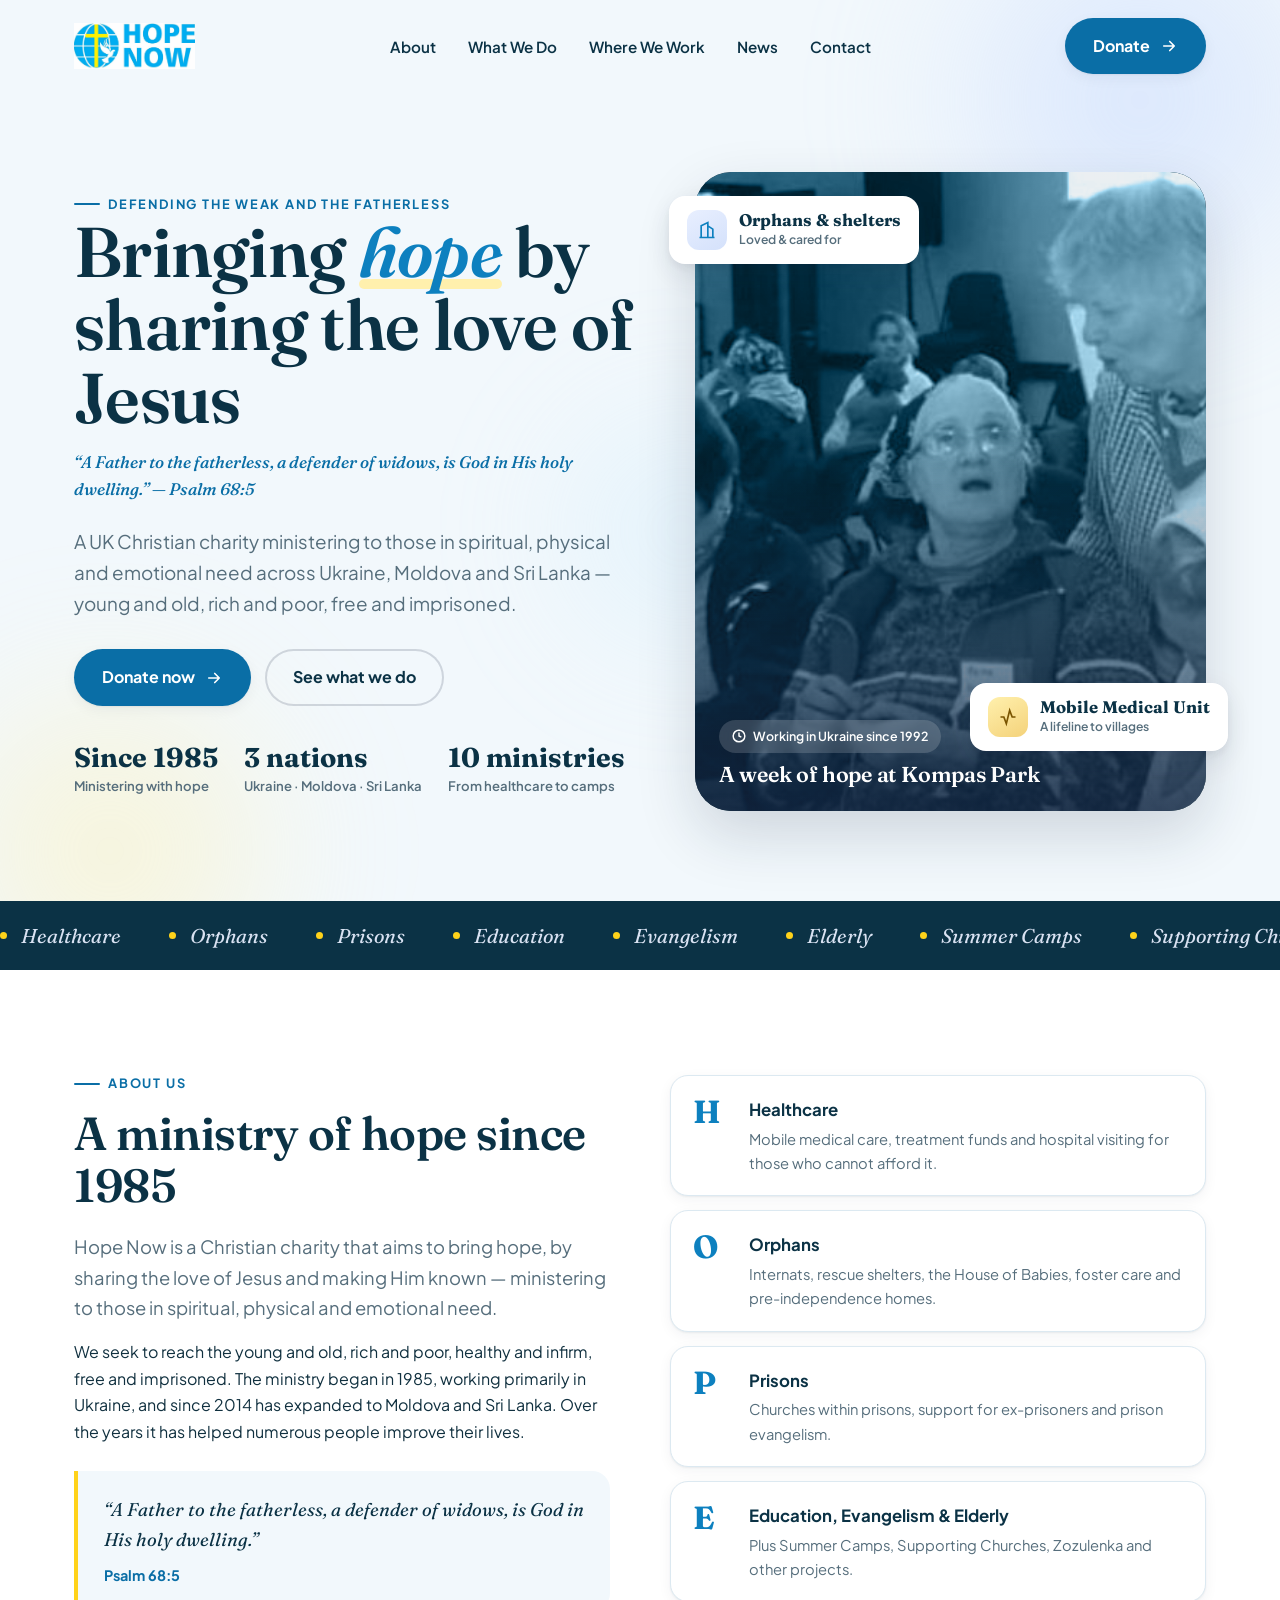
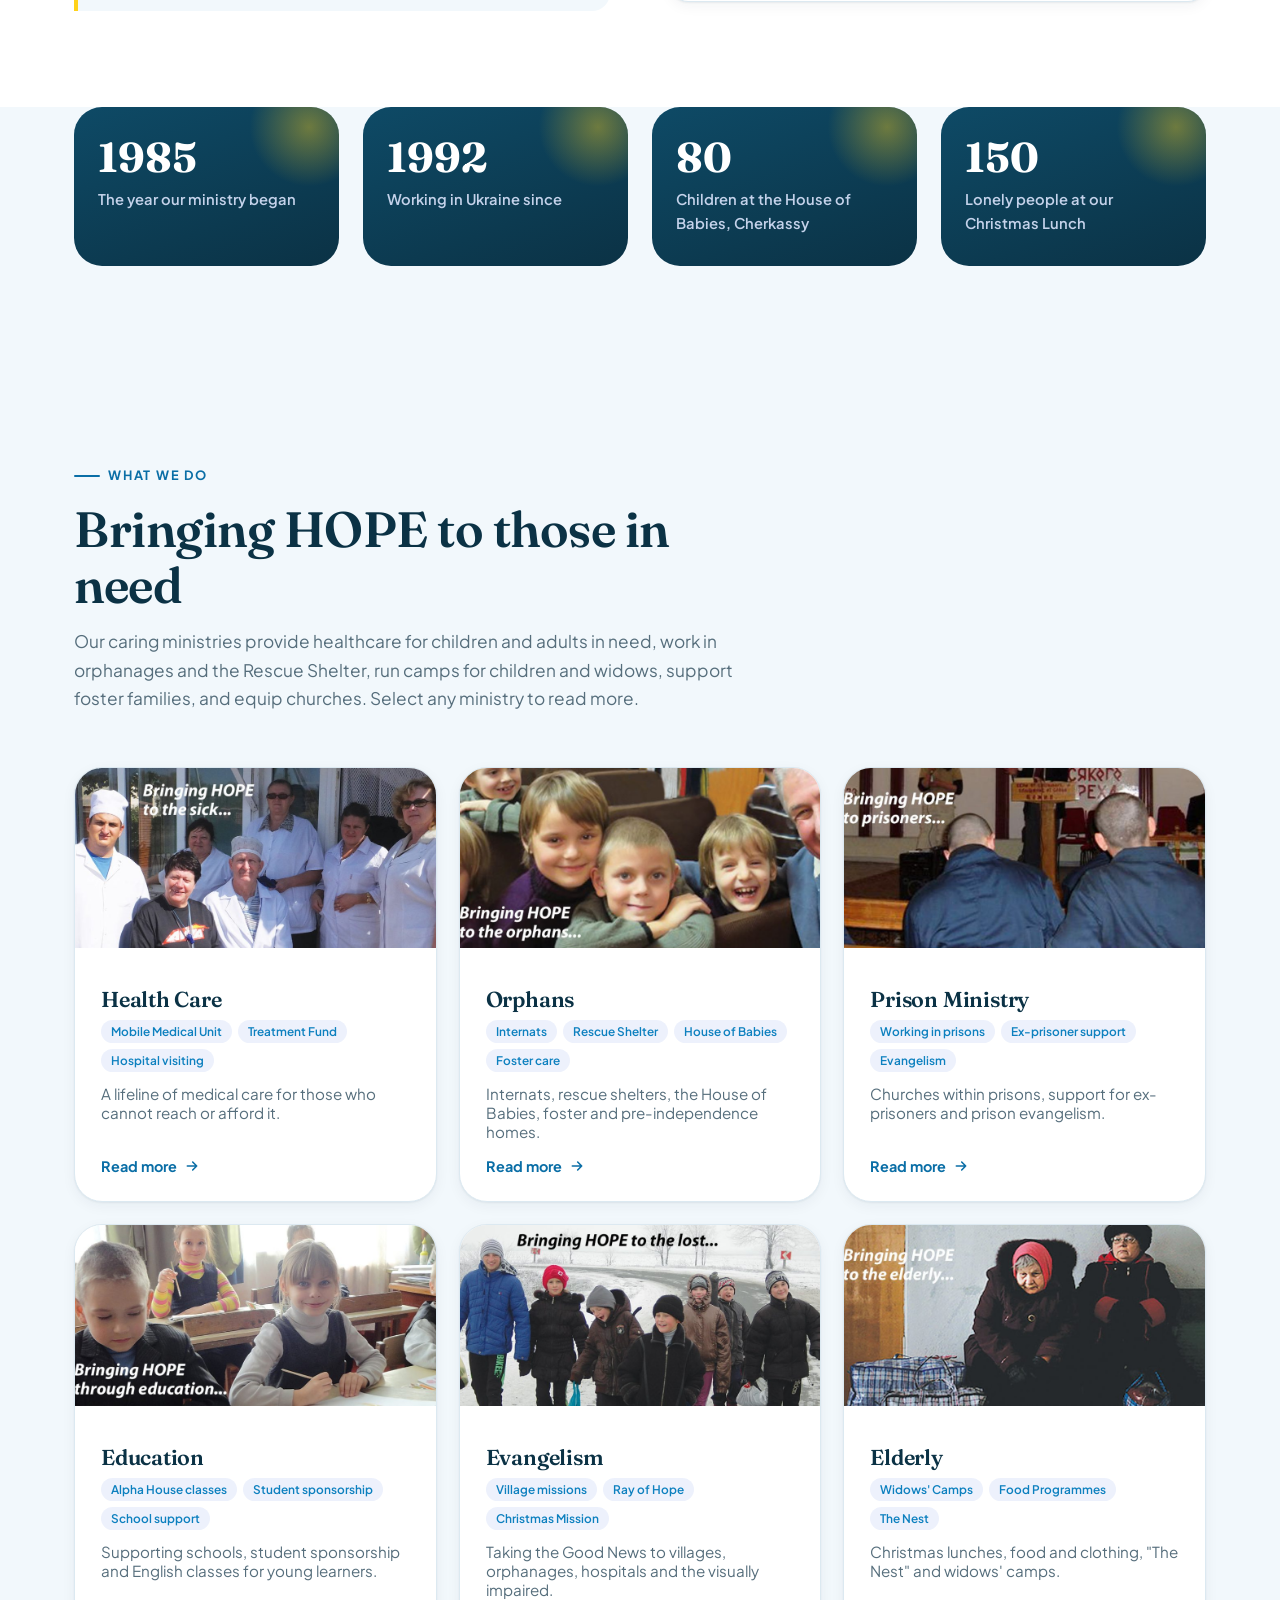
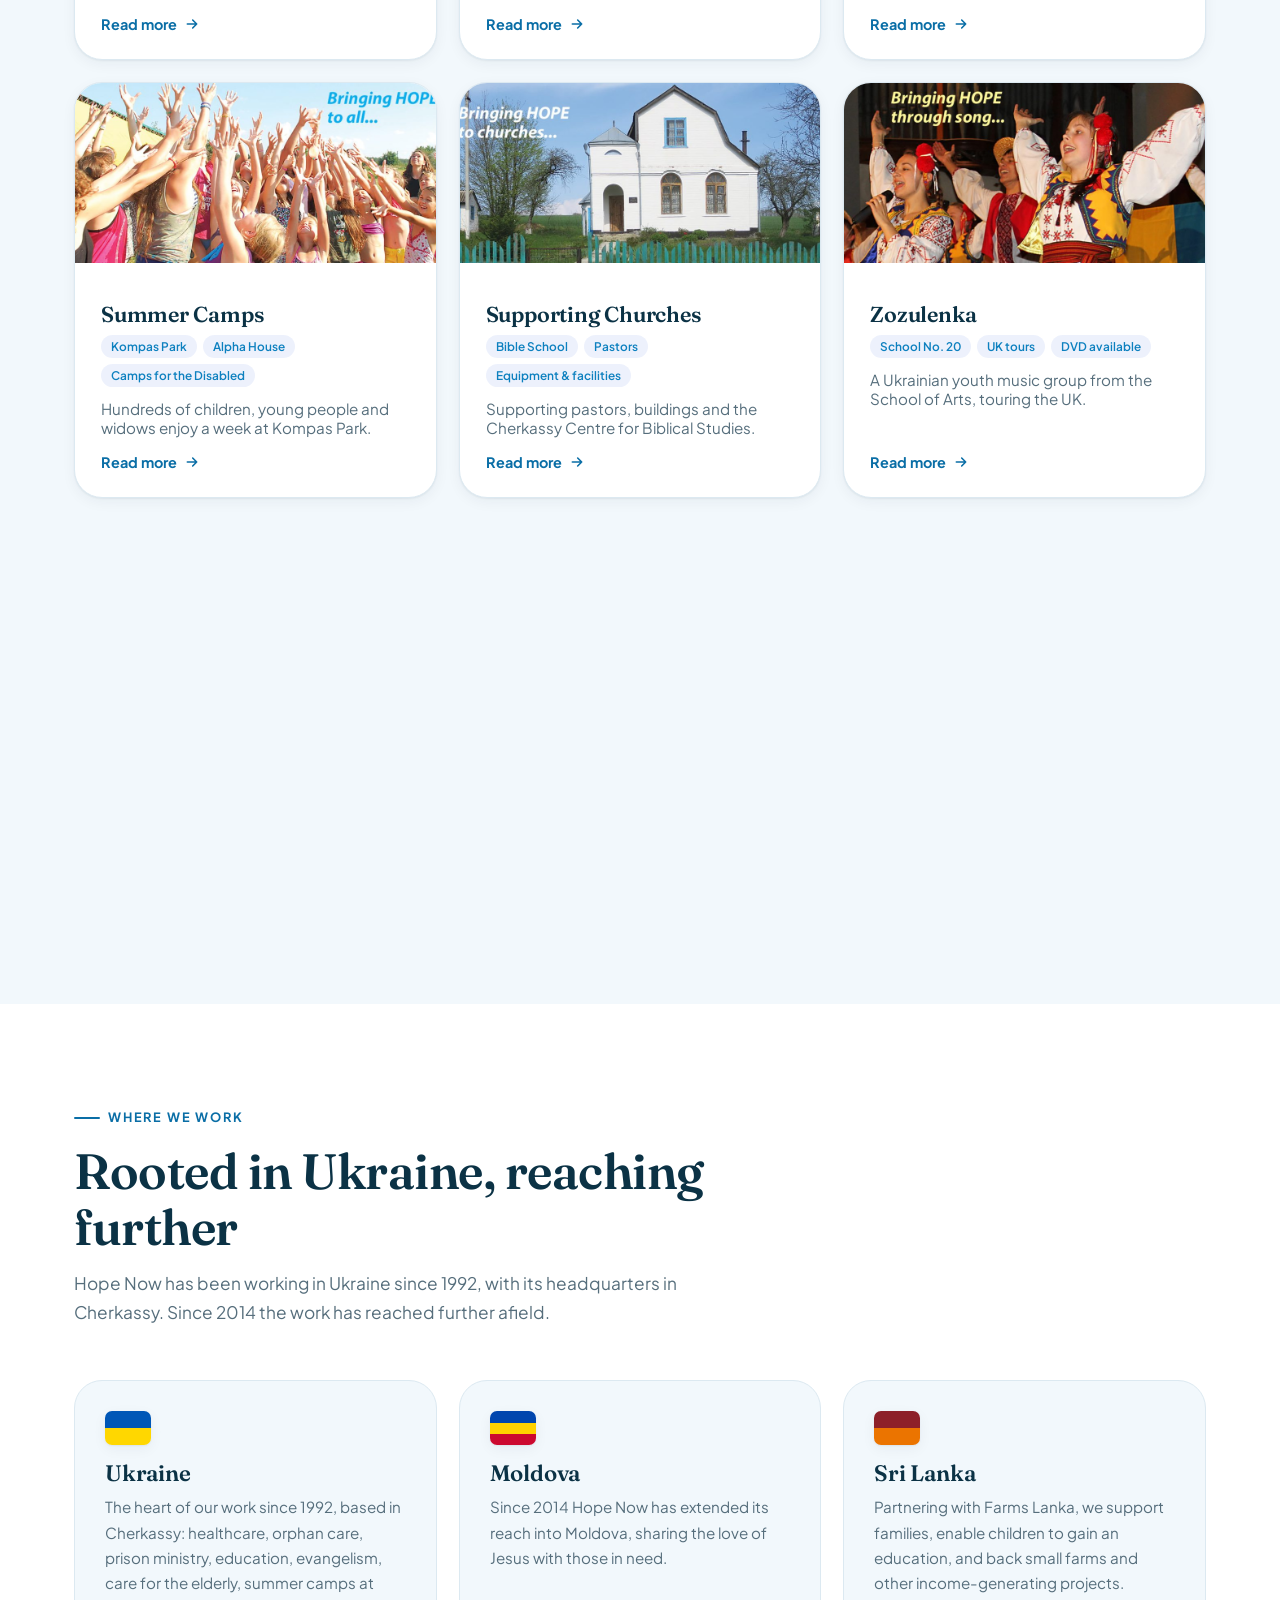
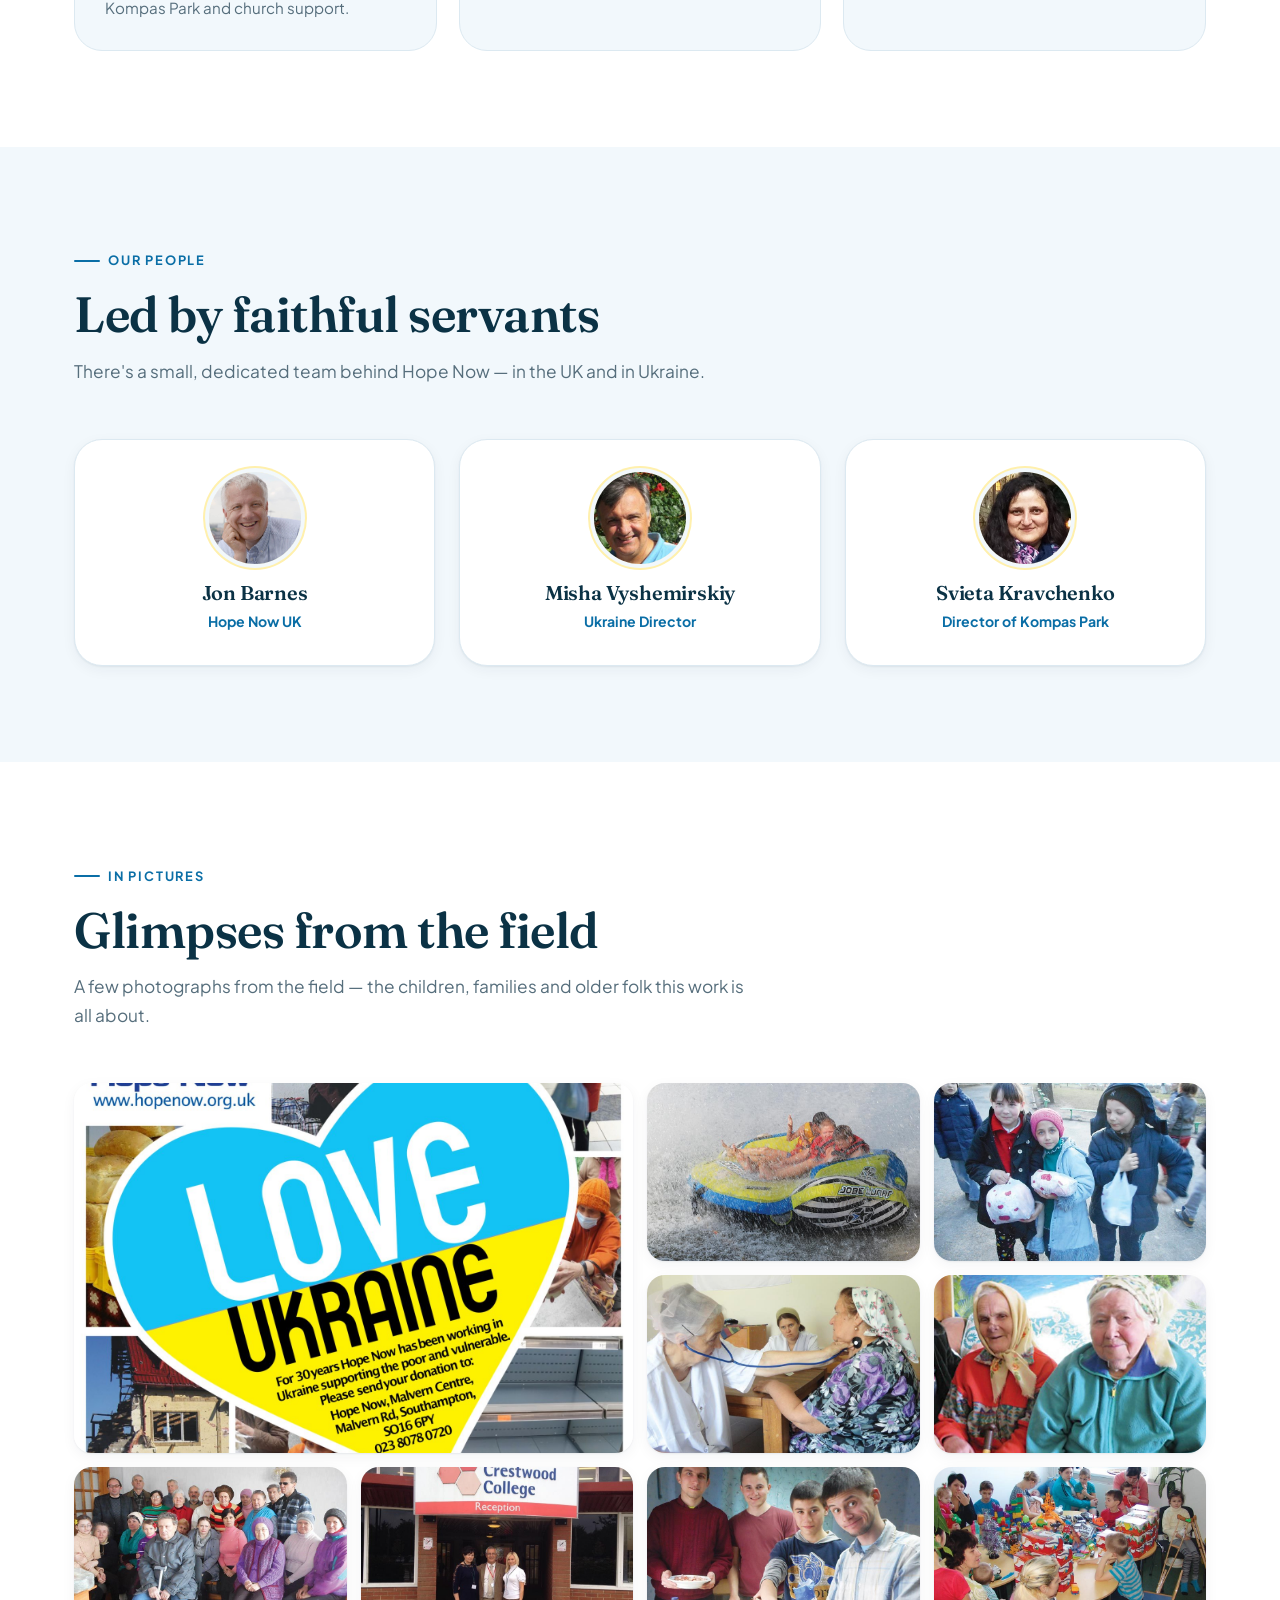
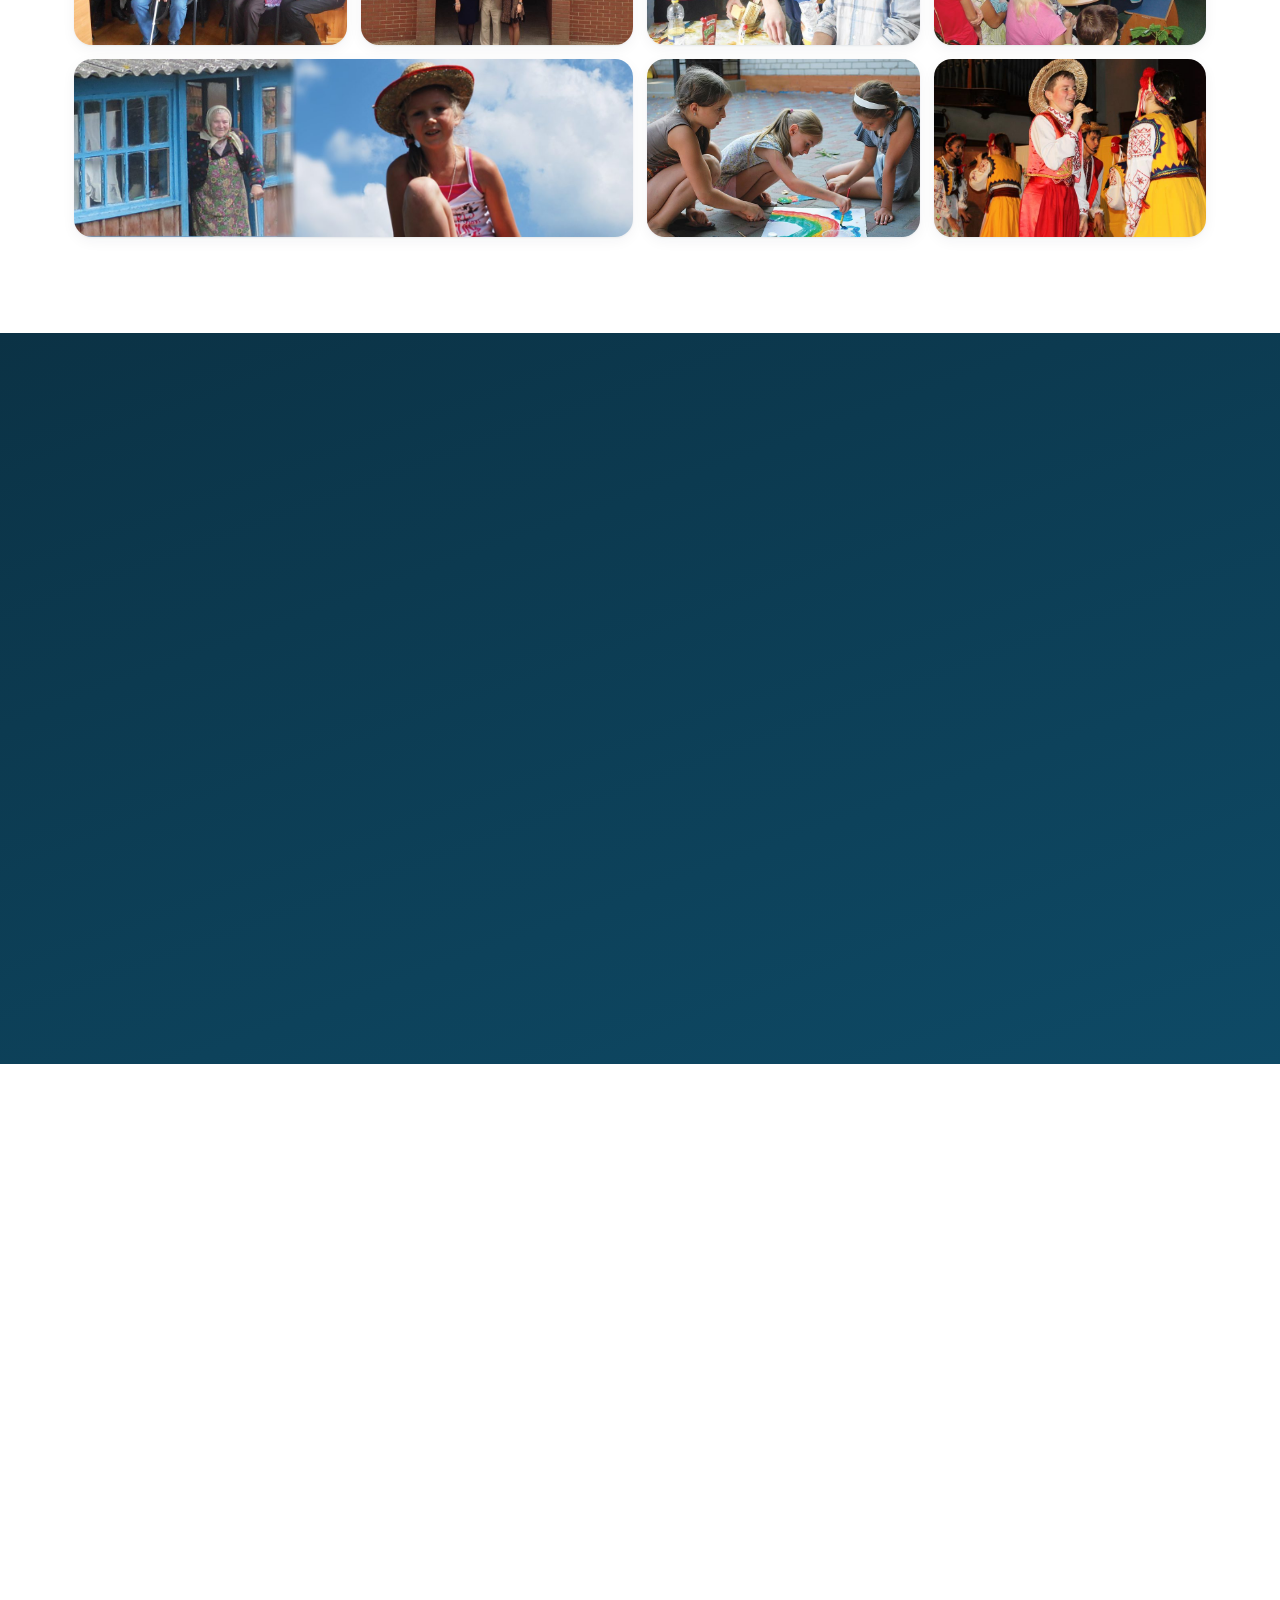
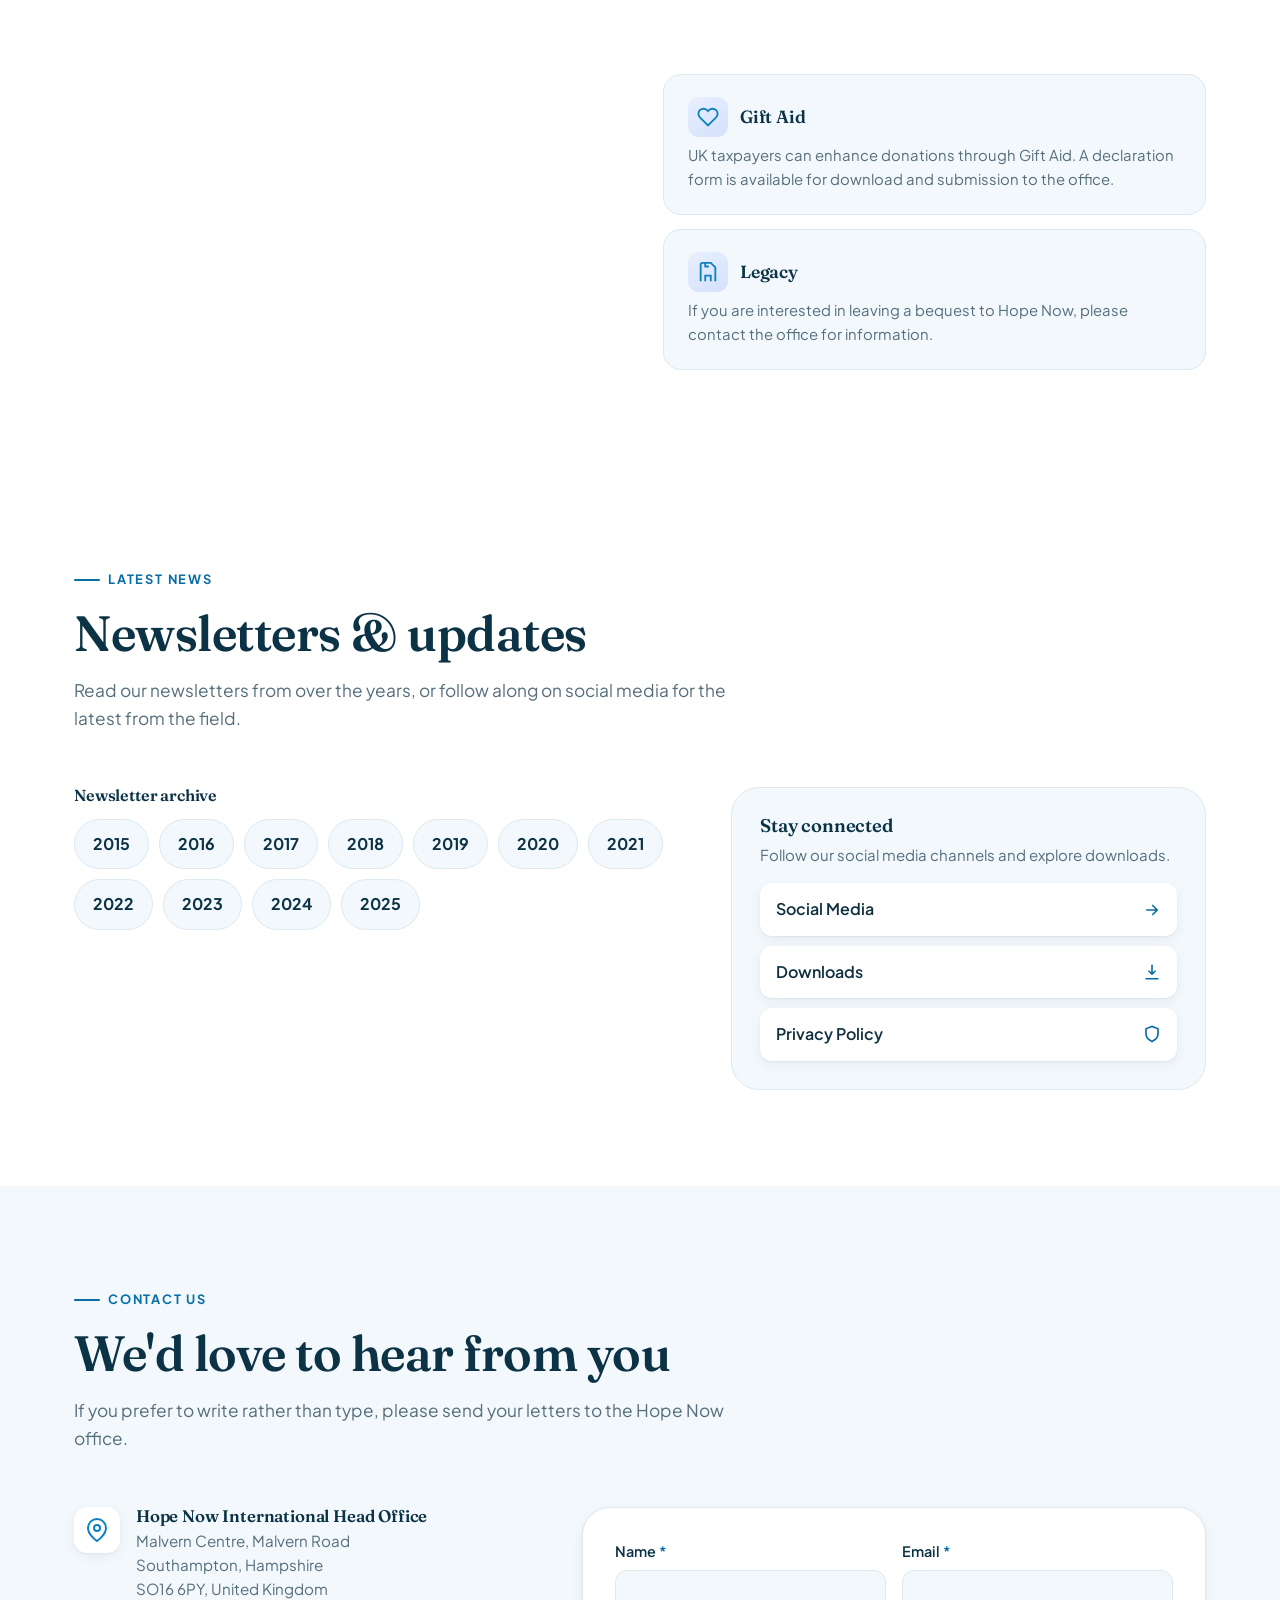
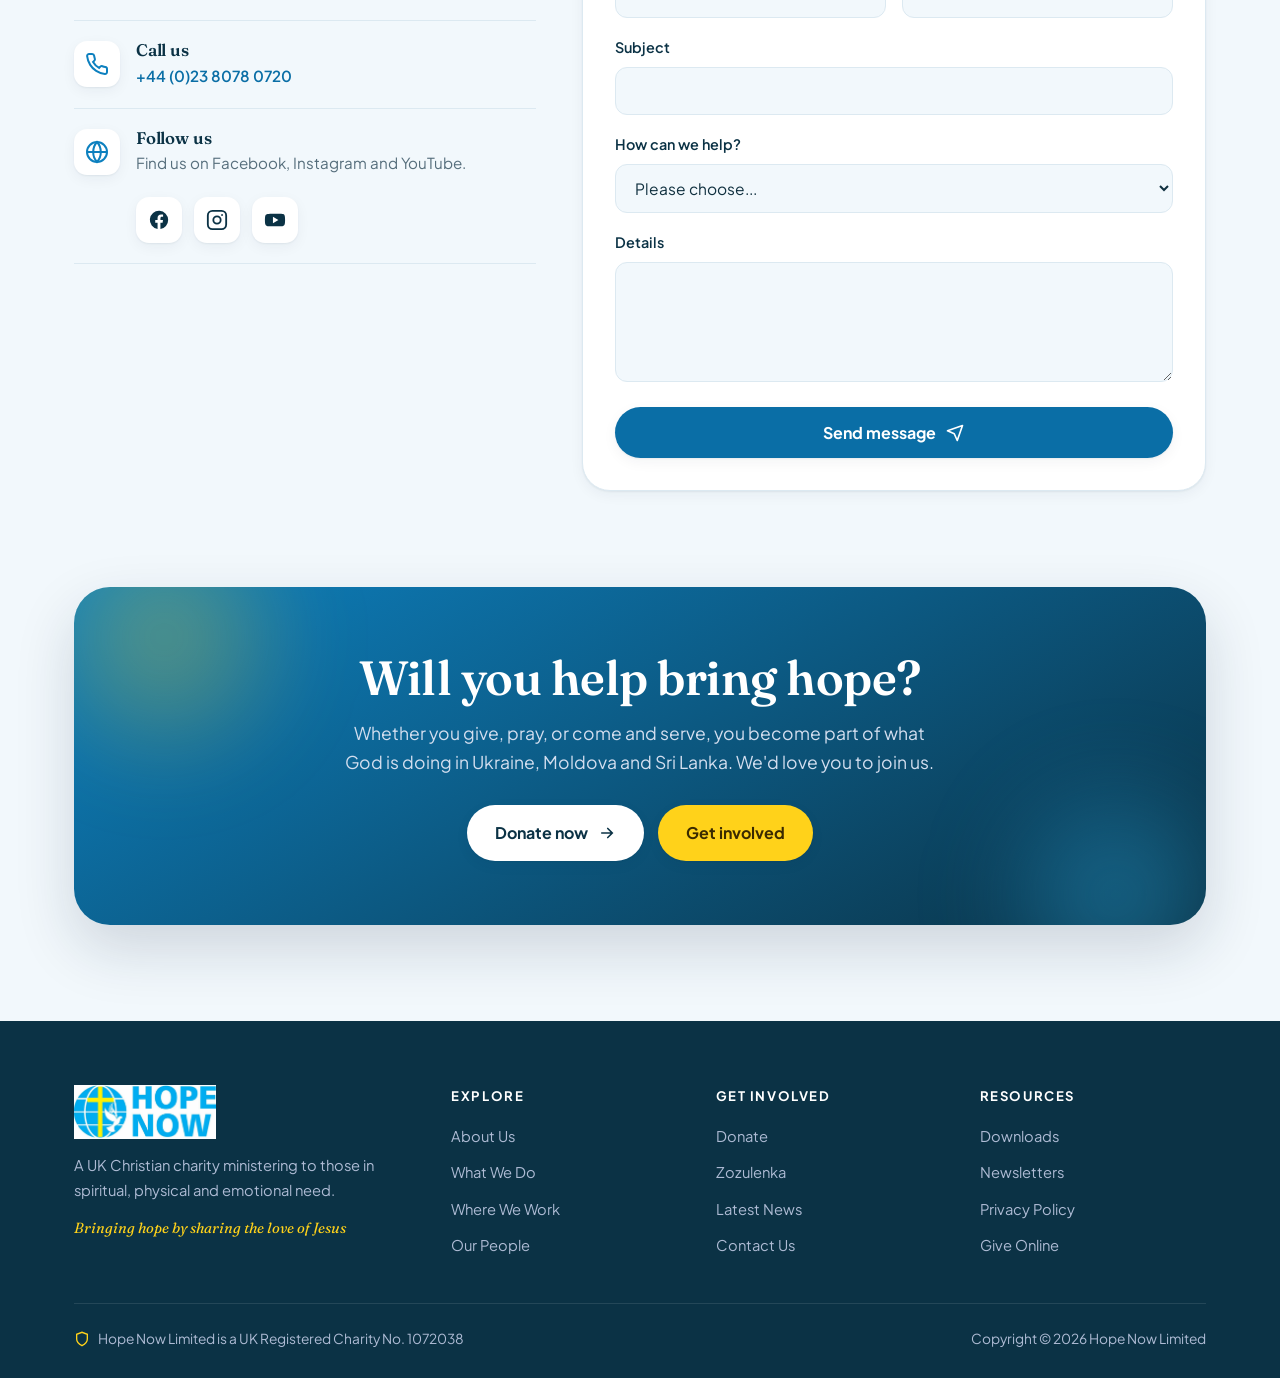
==== commit 1e04f4b4: "Rewrite copy in warmer, human voice (less AI-sounding) Keep original hopenow.org.uk wording where it" ====
--- a/index.html
+++ b/index.html
@@ -548,8 +548,8 @@
   <div class="wrap">
     <div class="section-head reveal">
       <span class="eyebrow">Where We Work</span>
-      <h2>Three nations, one mission</h2>
-      <p>Hope Now has been working in Ukraine since 1992, with its headquarters in Cherkassy. Since 2014 our work has reached further afield.</p>
+      <h2>Rooted in Ukraine, reaching further</h2>
+      <p>Hope Now has been working in Ukraine since 1992, with its headquarters in Cherkassy. Since 2014 the work has reached further afield.</p>
     </div>
     <div class="reach-grid">
       <div class="country reveal">
@@ -577,7 +577,7 @@
     <div class="section-head reveal">
       <span class="eyebrow">Our People</span>
       <h2>Led by faithful servants</h2>
-      <p>Hope Now is carried forward by a dedicated team in the UK and Ukraine.</p>
+      <p>There's a small, dedicated team behind Hope Now &mdash; in the UK and in Ukraine.</p>
     </div>
     <div class="team-grid">
       <div class="member reveal"><img class="av" src="assets/images/team-jon.jpg" alt="Jon Barnes" loading="lazy" /><h3>Jon Barnes</h3><span>Hope Now UK</span></div>
@@ -593,7 +593,7 @@
     <div class="section-head reveal">
       <span class="eyebrow">In Pictures</span>
       <h2>Glimpses from the field</h2>
-      <p>Moments of hope from Ukraine and beyond &mdash; the children, families and communities at the heart of everything we do.</p>
+      <p>A few photographs from the field &mdash; the children, families and older folk this work is all about.</p>
     </div>
     <div class="mosaic reveal">
       <a class="m-item big" href="assets/images/home-ukraine-relief.jpg" target="_blank" rel="noopener"><img src="assets/images/home-ukraine-relief.jpg" alt="Ukraine relief work" loading="lazy" /></a>
@@ -772,7 +772,7 @@
   <div class="wrap">
     <div class="cta-box reveal">
       <h2>Will you help bring hope?</h2>
-      <p>Your prayers, your gifts and your involvement change lives across Ukraine, Moldova and Sri Lanka. Join us in sharing the love of Jesus with those who need it most.</p>
+      <p>Whether you give, pray, or come and serve, you become part of what God is doing in Ukraine, Moldova and Sri Lanka. We'd love you to join us.</p>
       <div class="hero-actions">
         <a class="btn btn--light" href="#donate">Donate now<svg class="ico" width="18" height="18" viewBox="0 0 24 24" fill="none" stroke="currentColor" stroke-width="2.2" stroke-linecap="round"><path d="M5 12h14M13 6l6 6-6 6"/></svg></a>
         <a class="btn btn--gold" href="#contact">Get involved</a>
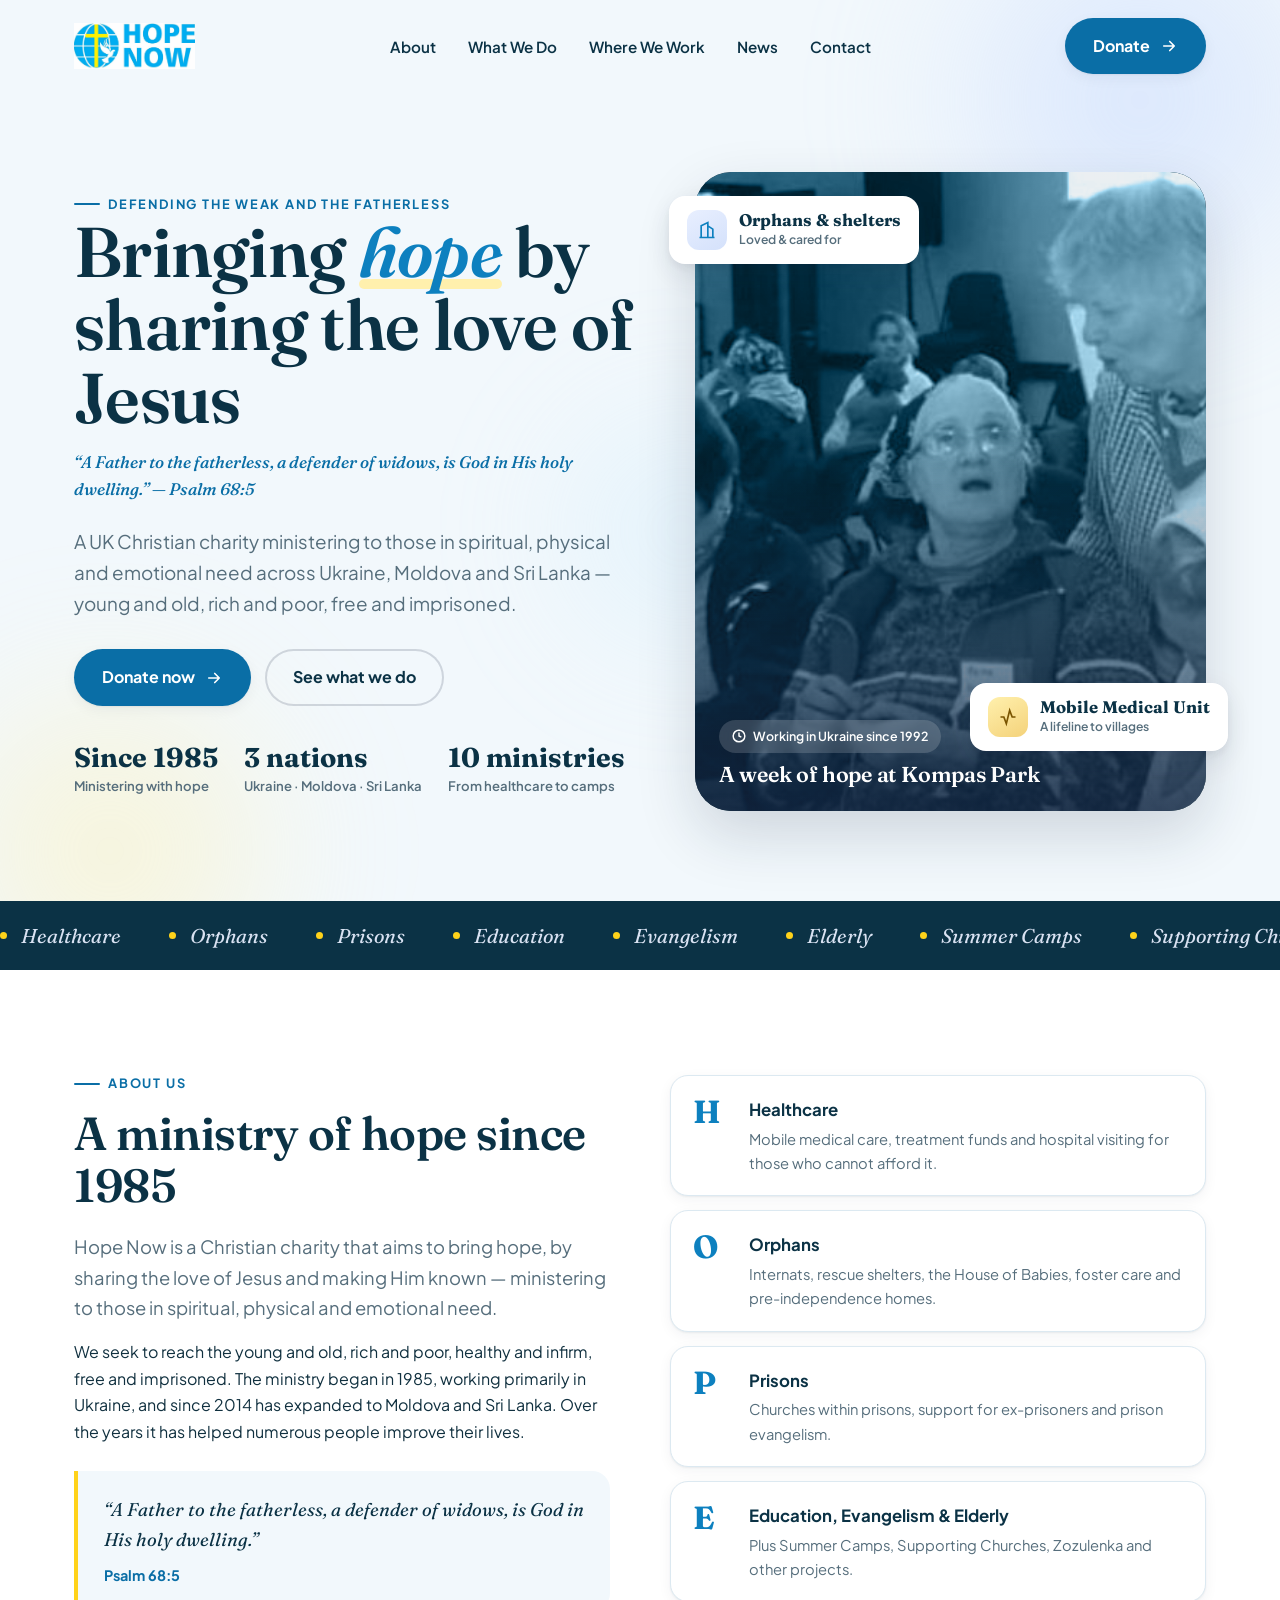
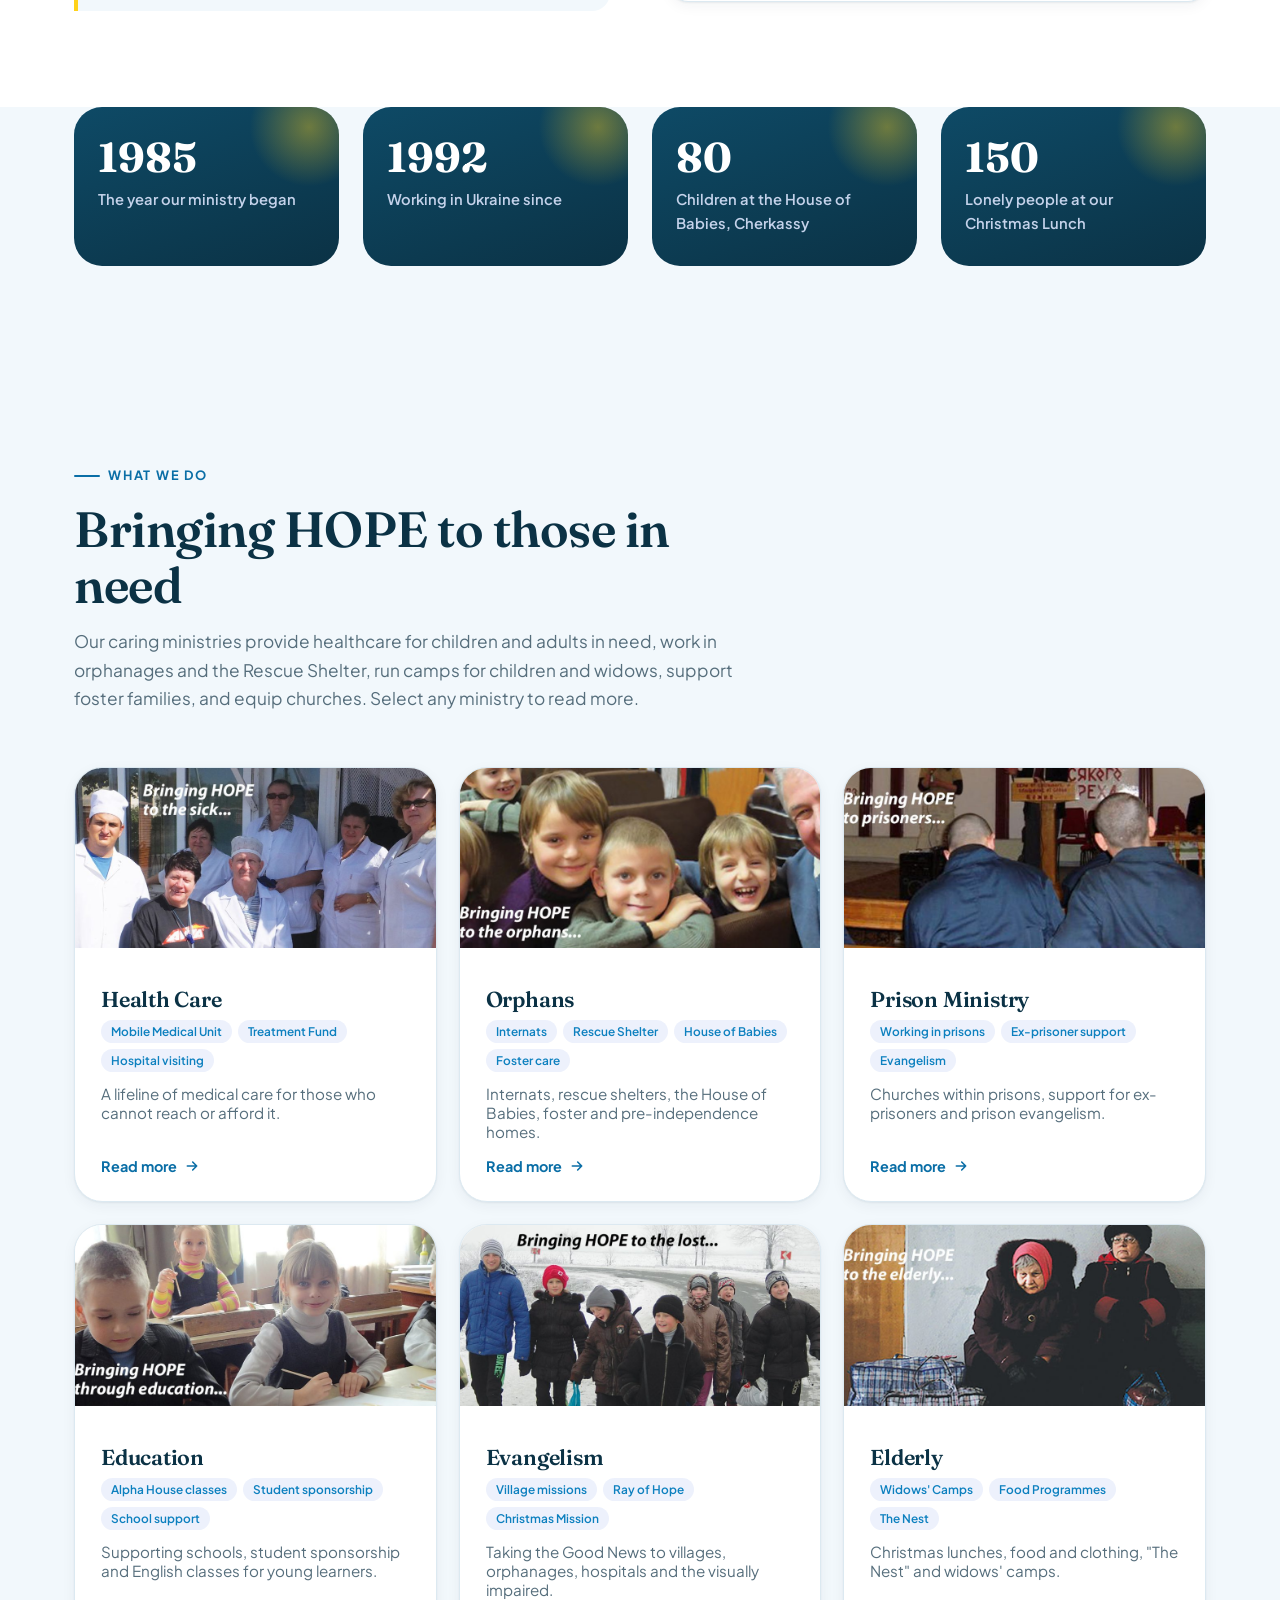
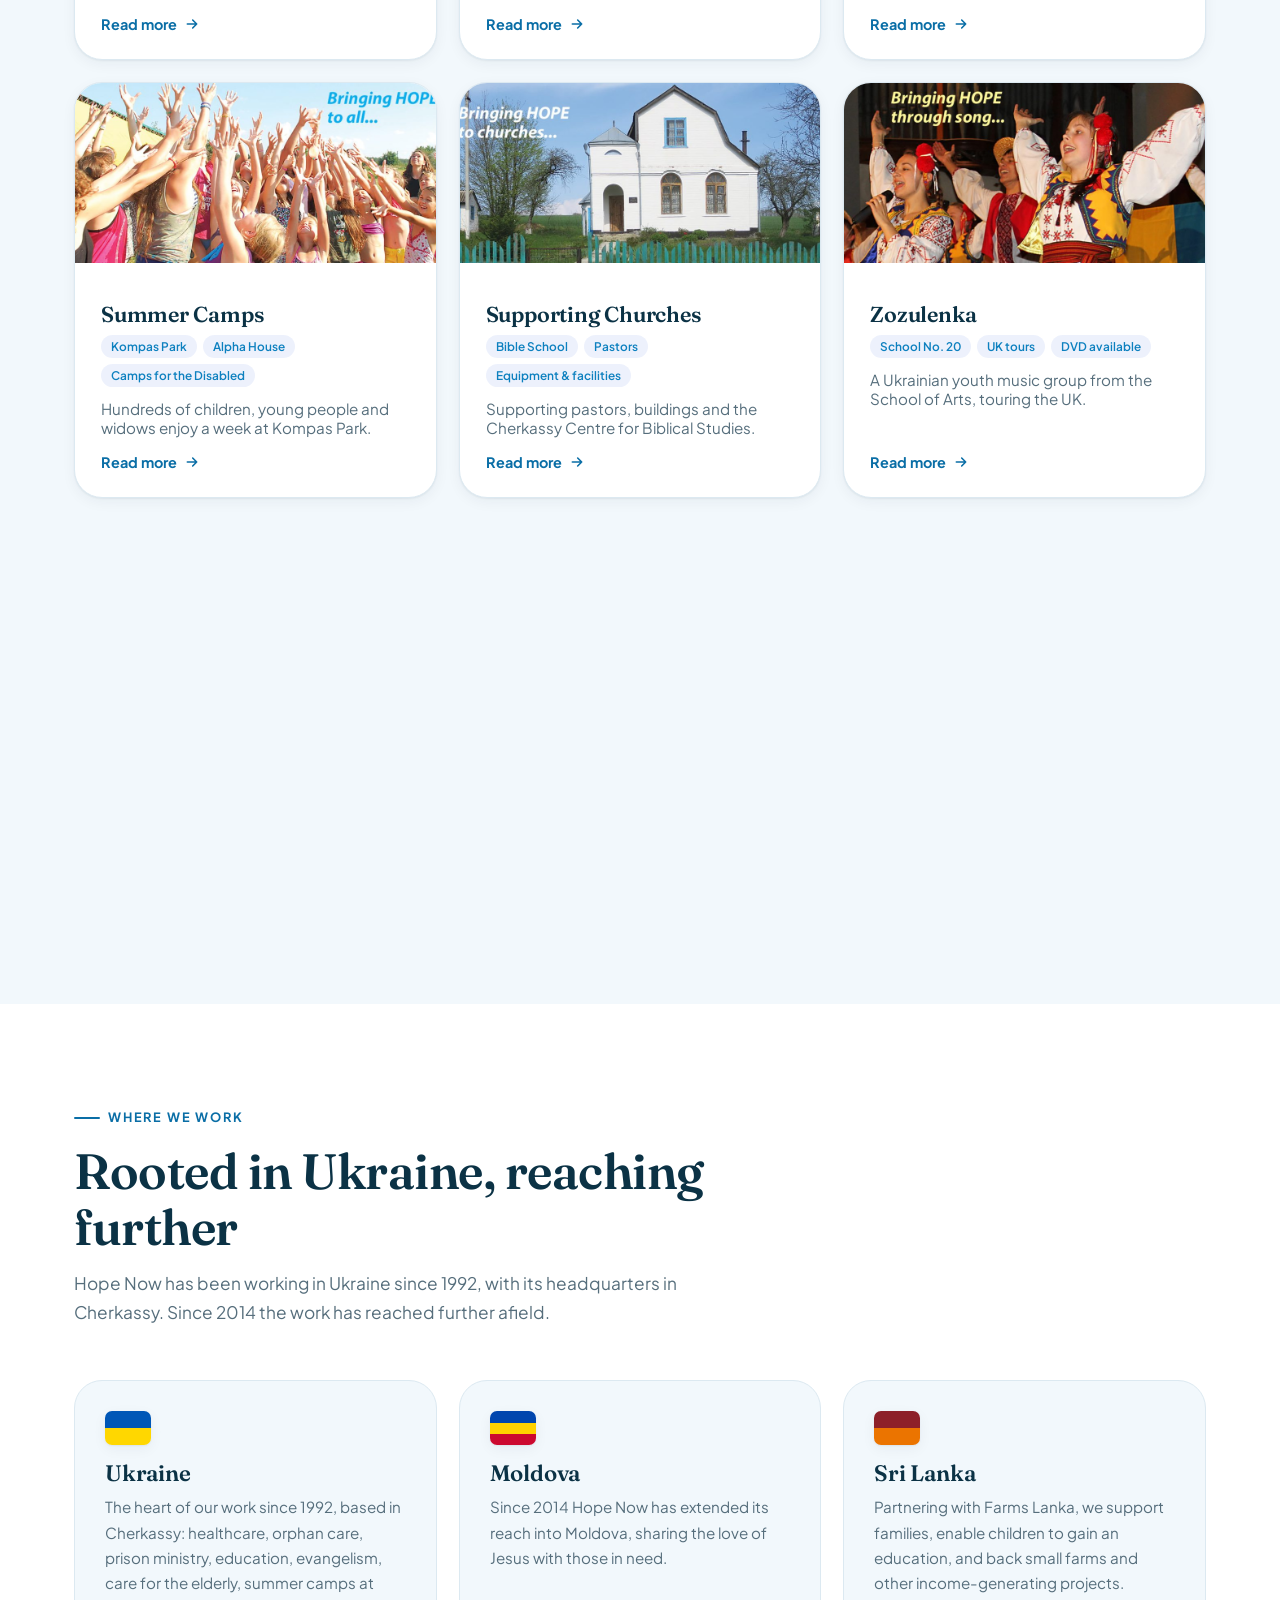
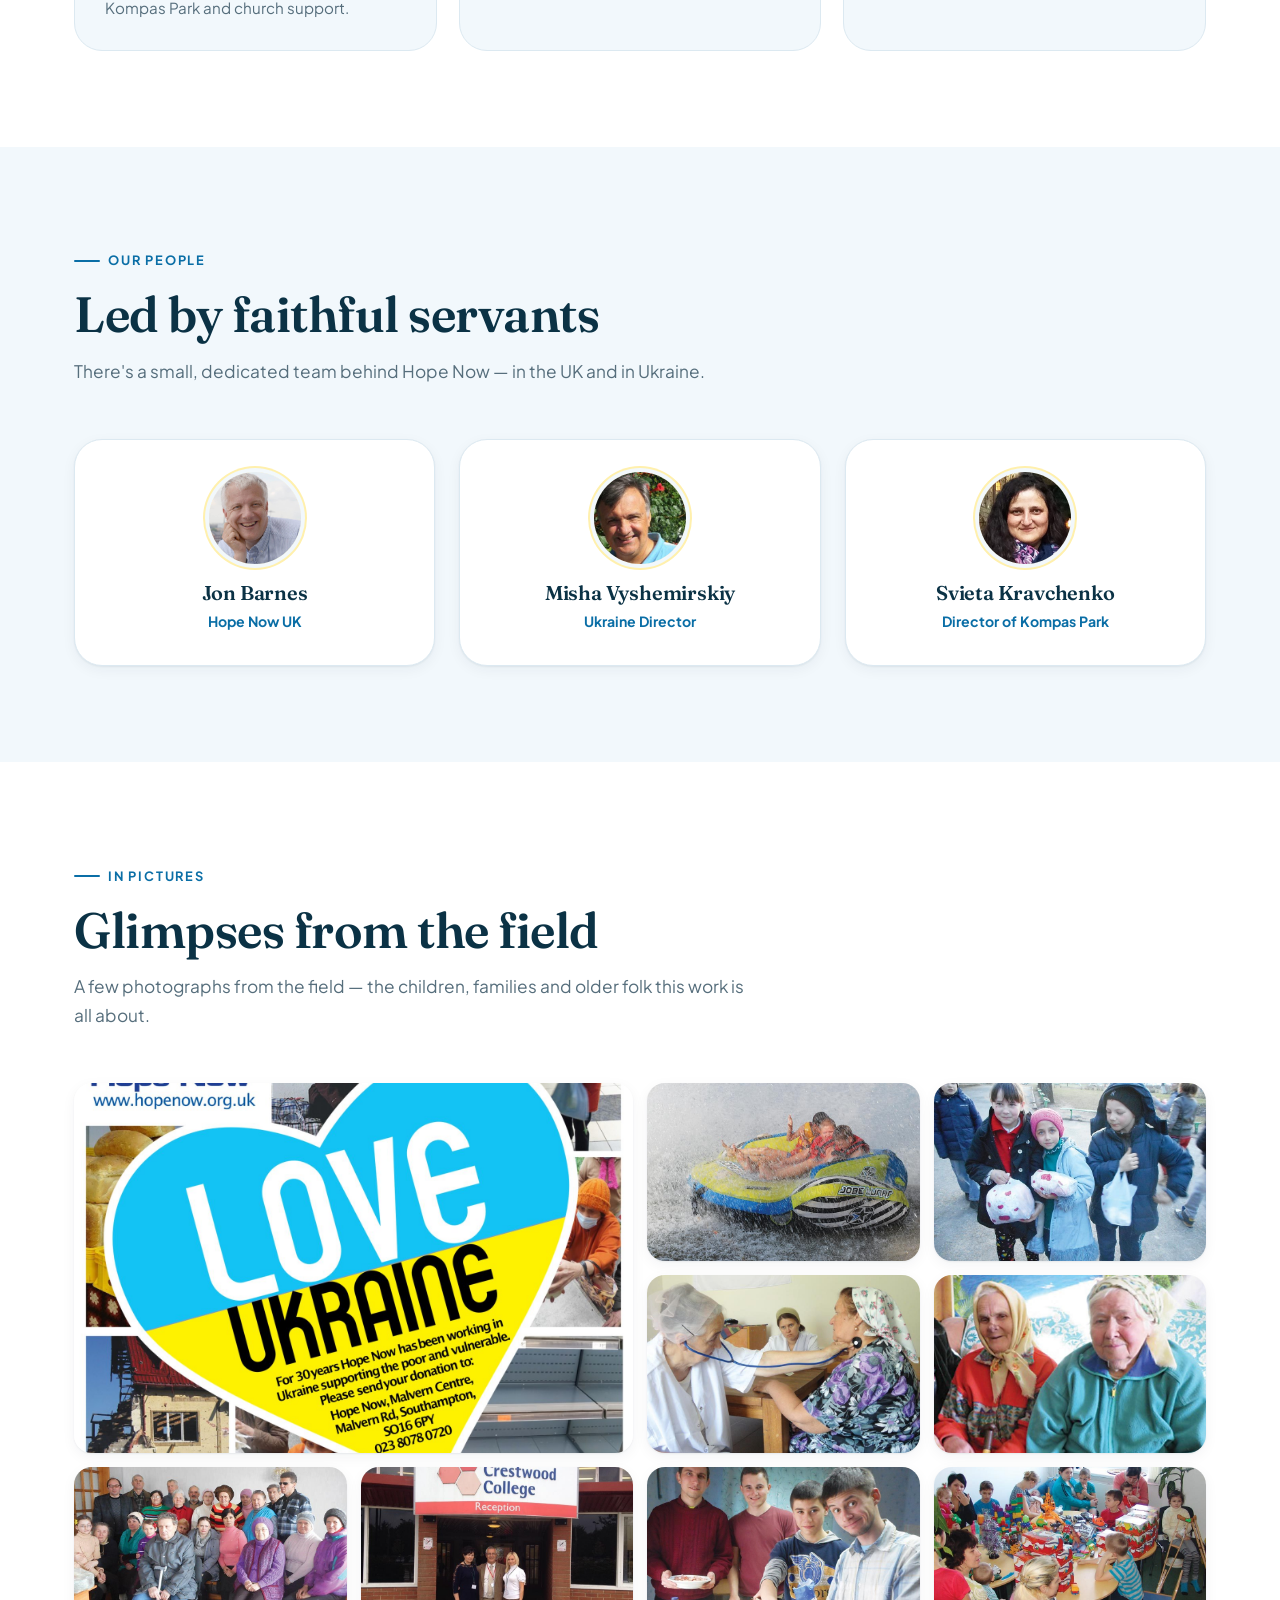
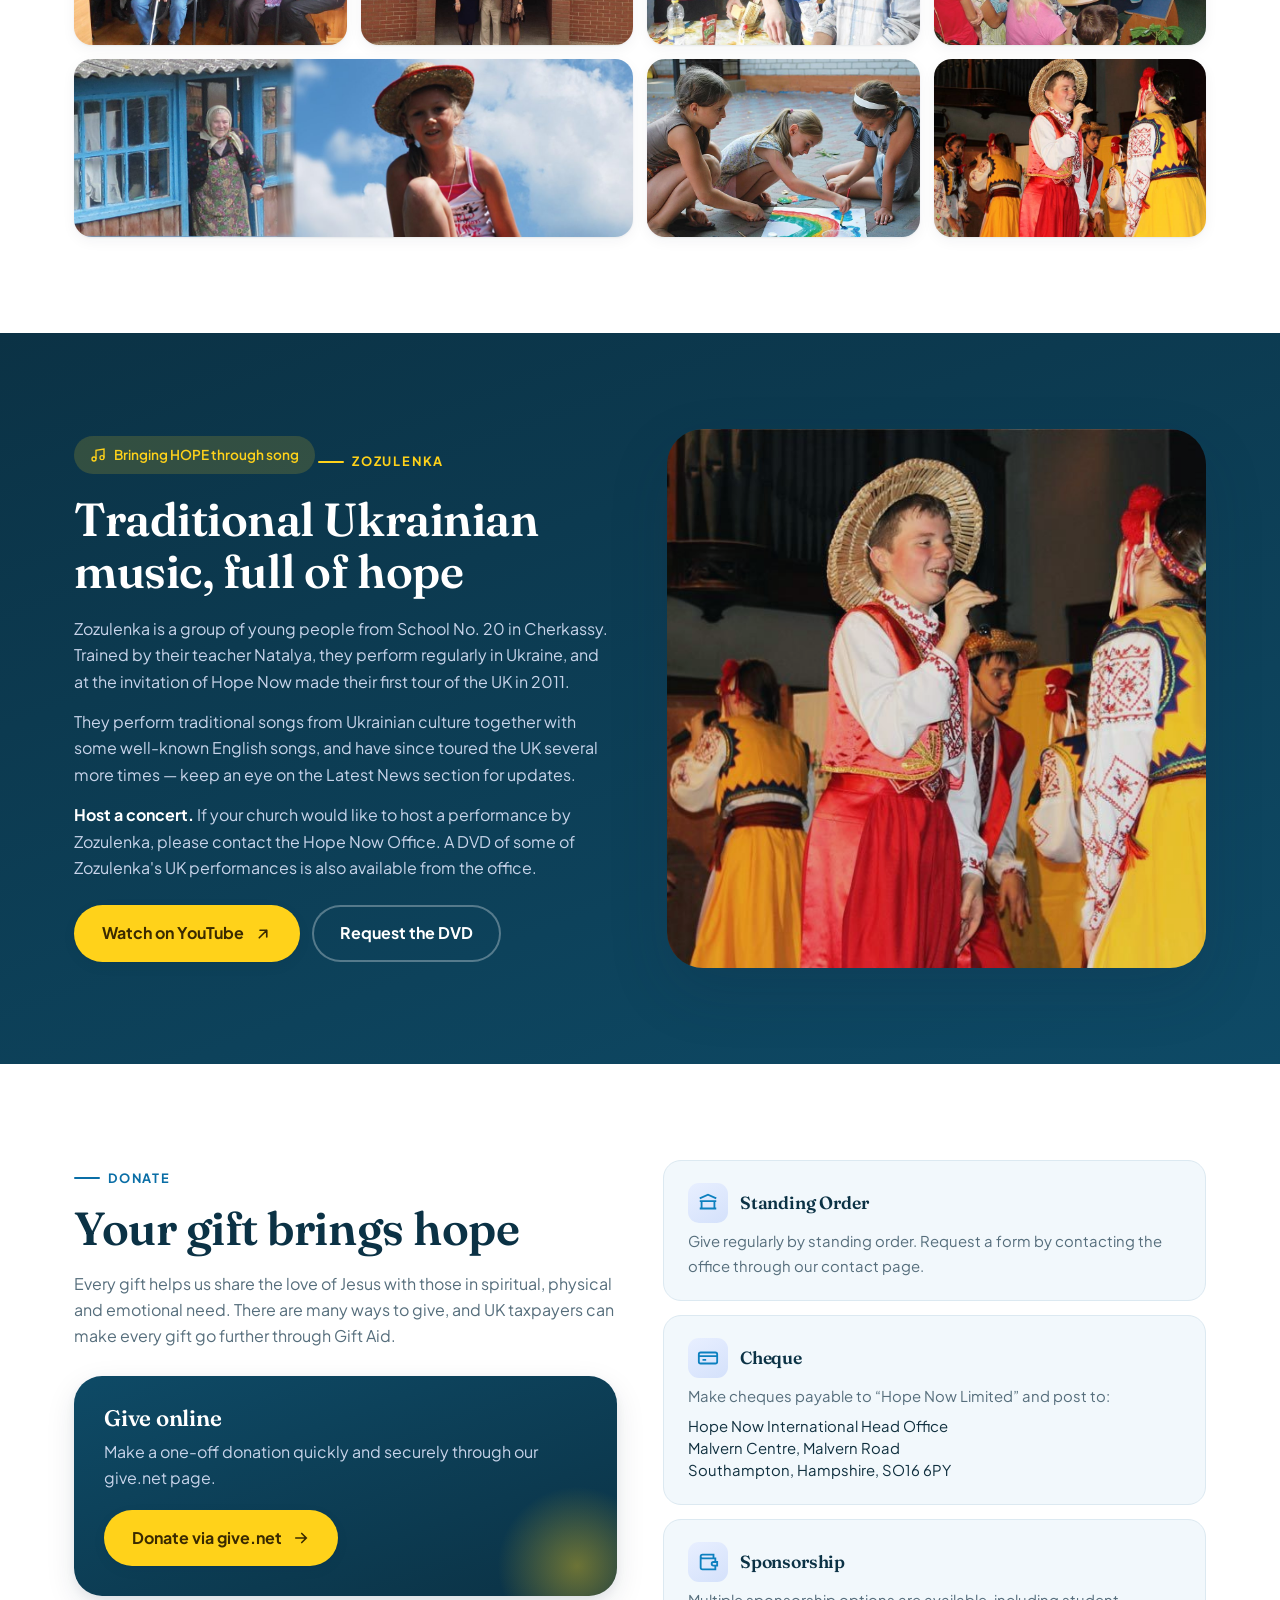
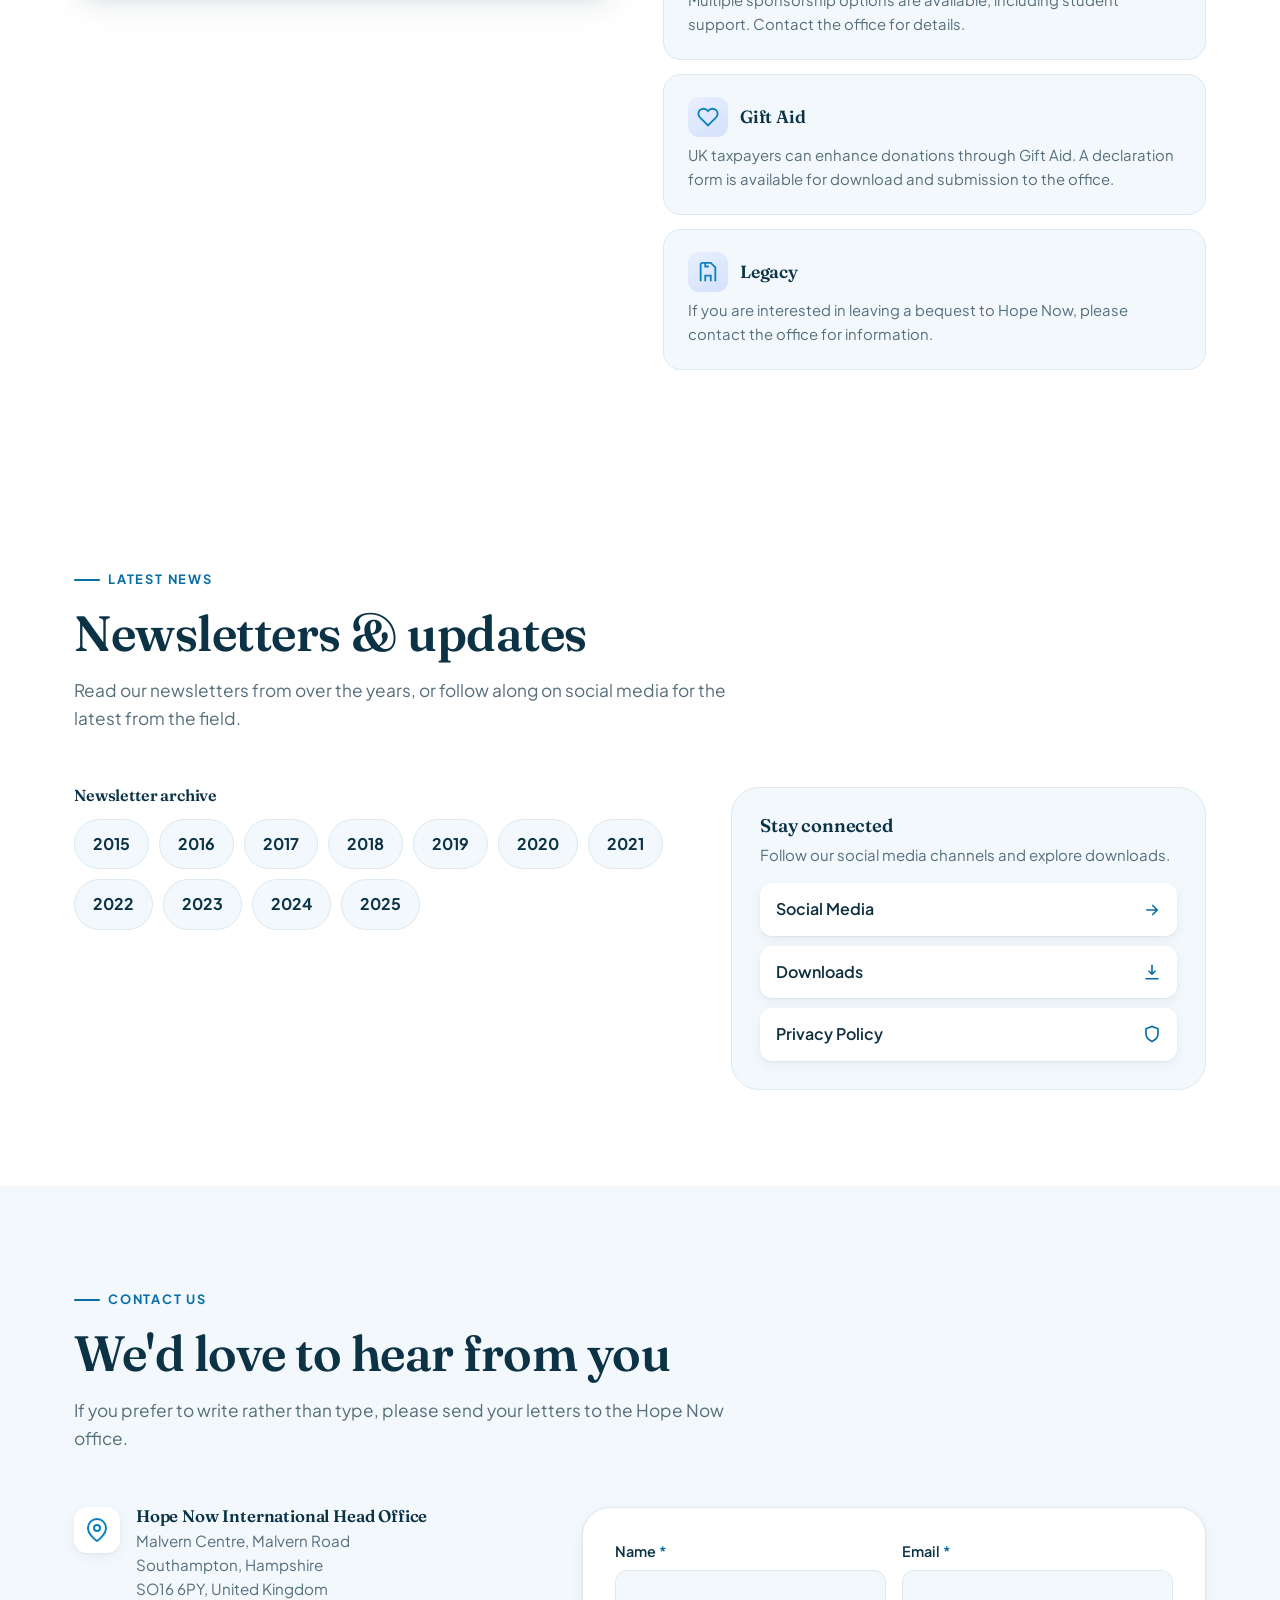
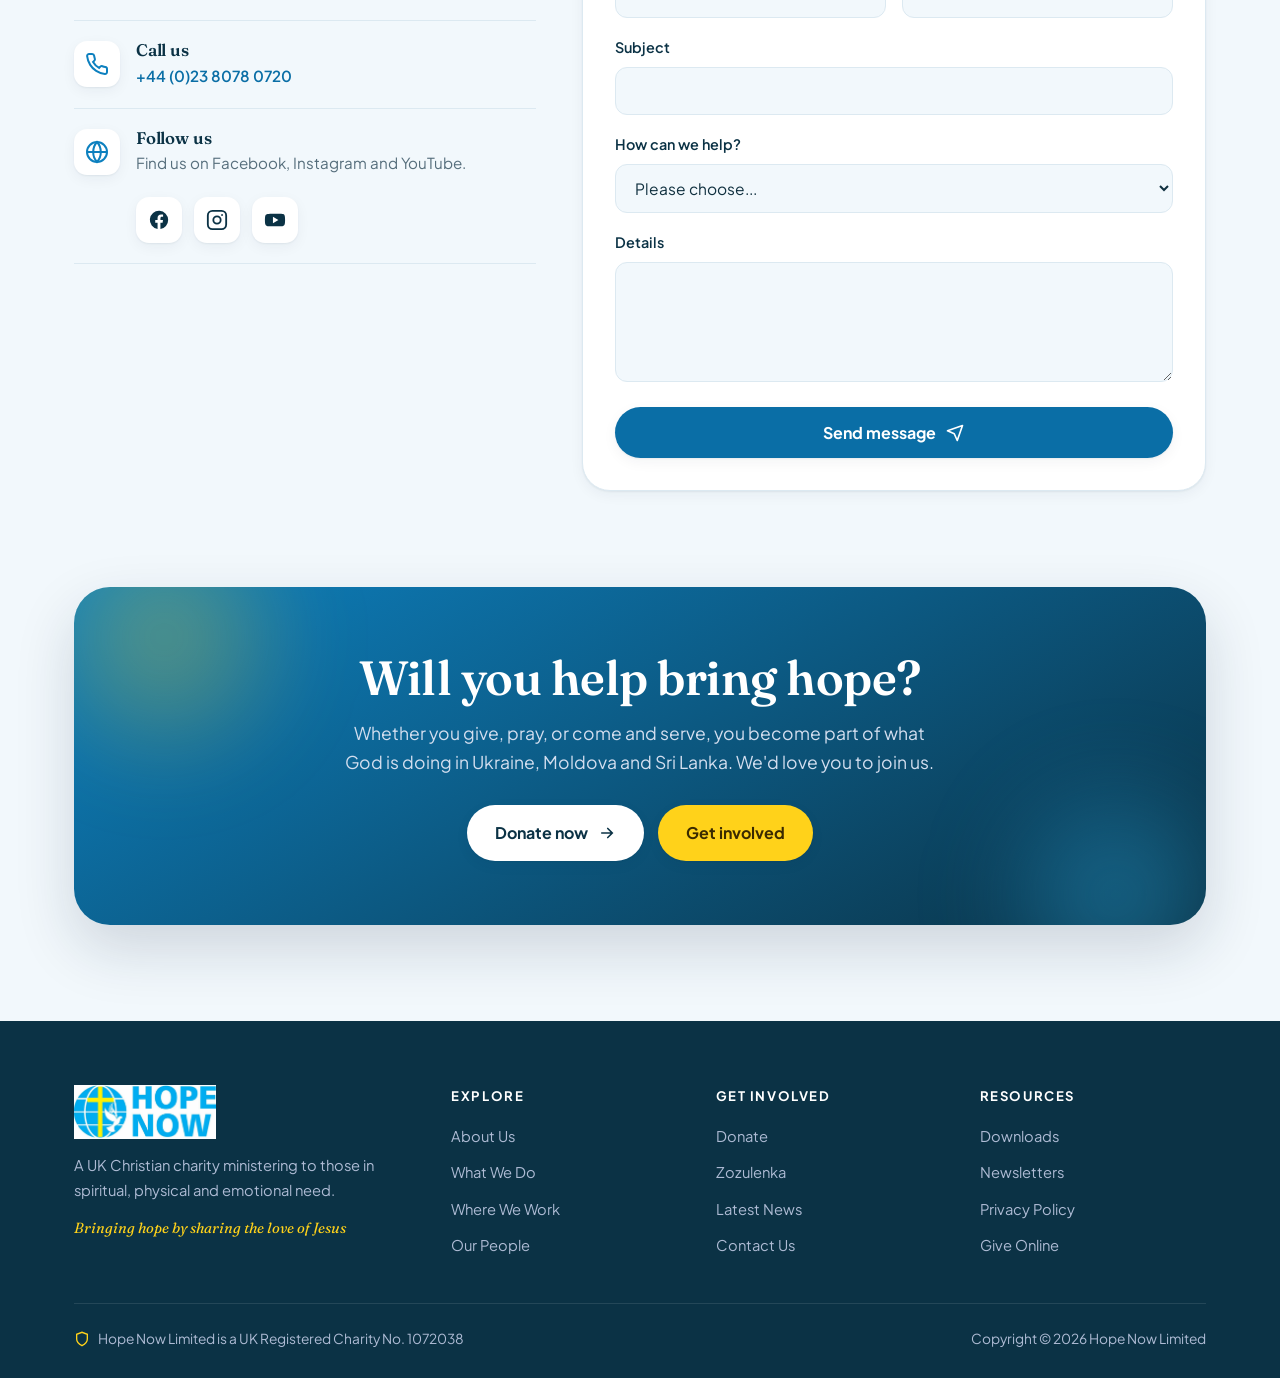
==== commit 5bdf7dd0: "Add remaining 8 programme pages with photos and detailed copy Prisons, Education, Evangelism, Elderl" ====
--- a/index.html
+++ b/index.html
@@ -868,32 +868,32 @@
    <h4>House of Babies, Cherkassy</h4><p>This is home to around 80 children, many of whom have severe disabilities. The 240 staff work round the clock to offer much needed care, and Hope Now has been able to support the centre in many ways.</p>
    <h4>Pre-independence Homes</h4><p>Pre-Independence homes for boys and girls leaving the internats, or perhaps from very poor families, give the young people an opportunity to learn how to live an independent life. Overseen by our Childcare Officer, they are supported by Hope Now.</p>
    <h4>Foster Parents</h4><p>Children are placed in Christian families to be loved and cared for.</p>`},
-  {id:'prisons',icon:'prison',title:'Prison Ministry',teaser:'Churches within prisons, support for ex-prisoners and prison evangelism.',
+  {id:'prisons',icon:'prison',title:'Prison Ministry',page:'programmes/prisons.html',teaser:'Churches within prisons, support for ex-prisoners and prison evangelism.',
    tags:['Working in prisons','Ex-prisoner support','Evangelism'],
    body:`<h4>Prison life</h4><p>Under Communism Christians had been sent to prison for their faith. Now, the Ukrainian Constitution permits freedom of religion. Hope Now was instrumental in establishing chapels and churches within previously restricted Ukrainian prisons. Hundreds of inmates have heard the Gospel message and responded positively through this initiative, which includes aftercare support.</p>
    <h4>Prison 62</h4><p>Our Ukrainian prison work commenced in 1992 at Prison 62. Currently, inmates have access to a purpose-built church facility for gatherings. In November 2006, Col Alexander Tarasenko and Anatoliy Perepilitsa were appointed to establish two new independent prison ministries while continuing to receive substantial support from Hope Now, expanding the scope of their work.</p>
    <h4>New Life Village</h4><p>Two former prisoners, Dima and Svieta, are spearheading community development in New Life Village by constructing a church and engaging with residents. Svieta works as a hairdresser, using her profession as a platform to discuss her Christian faith with clients.</p>`},
-  {id:'education',icon:'education',title:'Education',teaser:'Supporting schools, student sponsorship and English classes for young learners.',
+  {id:'education',icon:'education',title:'Education',page:'programmes/education.html',teaser:'Supporting schools, student sponsorship and English classes for young learners.',
    tags:['Alpha House classes','Student sponsorship','School support'],
    body:`<h4>Support for Schools</h4><p>Hope Now is keen to support education and works in or supports several of the State schools in Cherkassy as well as a private Christian School. Pens, books and educational equipment all have to be paid for by the schools or parents.</p>
    <h4>Twinning with UK Schools</h4><p>Crestwood College in Eastleigh, Hampshire, has twinned with School No. 20 in Cherkassy offering pupils the opportunity to have penpals in Ukraine. Crestwood have also supplied funding.</p>
    <h4>Student Sponsorship</h4><p>For many years Hope Now has had a student sponsorship scheme, enabling Christians from poor families to attend universities and colleges. All are interviewed and means tested and only sponsored as individual sponsorships come available. All students are expected to give at least two weeks of service back to Hope Now.</p>
    <h4>Alpha House English Classes</h4><p>Our HQ in Cherkassy is also home to the Early Learning Centre where children as young as 4 can begin learning English and art. Volunteer teachers come in once a week to teach and encourage their young pupils.</p>`},
-  {id:'evangelism',icon:'evangelism',title:'Evangelism',teaser:'Taking the Good News to villages, orphanages, hospitals and the visually impaired.',
+  {id:'evangelism',icon:'evangelism',title:'Evangelism',page:'programmes/evangelism.html',teaser:'Taking the Good News to villages, orphanages, hospitals and the visually impaired.',
    tags:['Village missions','Ray of Hope','Christmas Mission'],
    body:`<h4>Taking the Good News...</h4><p>Many needy people visit the Hope Now Office in Cherkassy. Our team there show God's love to all who come.</p>
    <h4>...to the villages</h4><p>Hope Now supports Anastasiia and her team of young missioners. Throughout the year they organise activities and Bible teaching for children living in remote villages.</p>
    <h4>...to the internat</h4><p>Girls from our pre-independence home visit the internat (orphanage) to share hope and love with the children living there.</p>
    <h4>...to the hospital</h4><p>Valerii Petrochenko regularly visits the children's hospital taking gifts and sharing the Gospel.</p>
    <h4>...to the visually impaired</h4><p>Life is difficult in Ukraine for those with disabilities. The &ldquo;Ray of Hope&rdquo; Group encourages the visually impaired, supported by Pastor Peter.</p>`},
-  {id:'elderly',icon:'elderly',title:'Elderly',teaser:'Christmas lunches, food and clothing, "The Nest" and widows\' camps.',
+  {id:'elderly',icon:'elderly',title:'Elderly',page:'programmes/elderly.html',teaser:'Christmas lunches, food and clothing, "The Nest" and widows\' camps.',
    tags:['Widows\' Camps','Food Programmes','The Nest'],
    body:`<p class="muted">Life is hard for the elderly folk in Ukraine. With little or no money, pensions not being paid, and medical care very expensive and often impossible to reach from remote villages, the older generation have to work hard to survive. Growing their own food is essential, so a good harvest is always a blessing and everything is preserved to last through the harsh winter months. Hope Now has several projects to help the elderly.</p>
    <h4>Christmas Mission</h4><p>Living alone and often in poverty can be so depressing. To help alleviate this, Hope Now organises an &ldquo;English&rdquo; Christmas Lunch for about 150 lonely people. A good meal, gifts, games and a Christmas message brings back the smiles on their faces.</p>
    <h4>Food and Clothing</h4><p>With the devaluation of the Ukrainian currency, the cost of clothes and imported food stuffs has escalated. Hope Now helps the most needy by giving out food packages and bringing clothes from the UK.</p>
    <h4>&ldquo;The Nest&rdquo;</h4><p>Ladies with nowhere to turn find respite in the &ldquo;Nest&rdquo;. Lidia has made her home open to abused or lost ladies to stay for a few months until they can get back on their feet again. Bible studies and financial support are offered to all who stay.</p>
    <h4>Summer Camp for Widows</h4><p>After a hard year and hopefully fruitful harvest, the elderly ladies, and some men, come to Kompas Park for a week of relaxation and Christian teaching led by Larisa and a UK team &ndash; a fun time for all.</p>`},
-  {id:'camps',icon:'camps',title:'Summer Camps',teaser:'Hundreds of children, young people and widows enjoy a week at Kompas Park.',
+  {id:'camps',icon:'camps',title:'Summer Camps',page:'programmes/summer-camps.html',teaser:'Hundreds of children, young people and widows enjoy a week at Kompas Park.',
    tags:['Kompas Park','Alpha House','Camps for the Disabled'],
    body:`<h4>Summer Camps at Kompas Park</h4><p>Every year throughout the summer Kompas Park is host to hundreds of children, young people and widows &amp; widowers.</p>
    <h4>Camp Preparation Week</h4><p>Do you have skills in decorating and DIY? This week is for the cleaning, maintenance and repair of Kompas Park in preparation for the summer visitors.</p>
@@ -903,18 +903,18 @@
    <h4>Camps for the Disabled</h4><p>Hope Now also supports camps for people with disabilities &ndash; the visually impaired, the deaf and the physically disabled.</p>
    <h4>Village Camps</h4><p>Anastasiia runs camps in remote villages.</p>
    <h4>Short Term Service</h4><p>If you are searching for a way to share your faith with others then perhaps a Summer Camp at Kompas Park could be for you! Camps are a combination of games, craft and music activities, along with Bible teaching. UK team members work alongside Ukrainian leaders and interpreters. Contact the office to find out how you could be part of a team or download an application form.</p>`},
-  {id:'churches',icon:'church',title:'Supporting Churches',teaser:'Supporting pastors, buildings and the Cherkassy Centre for Biblical Studies.',
+  {id:'churches',icon:'church',title:'Supporting Churches',page:'programmes/supporting-churches.html',teaser:'Supporting pastors, buildings and the Cherkassy Centre for Biblical Studies.',
    tags:['Bible School','Pastors','Equipment & facilities'],
    body:`<h4>Supporting Churches</h4><p>Hope Now is actively helping a number of churches by supporting pastors, helping smaller churches purchase or adapt buildings to meet in, helping with building materials or heaters, and arranging twinning with UK churches for mutual encouragement. We visit these churches regularly to encourage them and find out their needs.</p>
    <h4>Cherkassy Centre for Biblical Studies</h4><p>The Cherkassy Centre for Biblical Studies, under the leadership of a British Baptist Minister, was founded in 2004 to train prospective pastors and missionaries. The school is non-denominational and evangelical in character. In May 2006 the first twenty five of its students graduated.</p>
    <p>In subsequent years more students have been following in their footsteps. The result is that many churches who had untrained pastors now have trained pastors, and churches that previously had no pastor at all now do. This ministry has grown and the Baptist Bishop of Cherkassy visited the school and is very supportive of it.</p>`},
-  {id:'zozulenka',icon:'music',title:'Zozulenka',teaser:'A Ukrainian youth music group from the School of Arts, touring the UK.',
+  {id:'zozulenka',icon:'music',title:'Zozulenka',page:'programmes/zozulenka.html',teaser:'A Ukrainian youth music group from the School of Arts, touring the UK.',
    tags:['School No. 20','UK tours','DVD available'],
    body:`<p>Zozulenka is a group of young people from School No. 20 in Cherkassy. Trained by their teacher Natalya, they perform regularly in Ukraine. At the invitation of Hope Now they made their first tour of the UK in 2011.</p>
    <p>They perform traditional songs from Ukrainian culture together with some well-known English songs. They have since performed several more tours of the UK and will be visiting again &ndash; keep your eye on the Latest News section for updates.</p>
    <h4>Host a Zozulenka Concert</h4><p>If your church would like to host a performance by Zozulenka, please do contact the Hope Now Office (contact details on the Contact Us page). If you would like to hear them on YouTube, just search for &ldquo;Zozulenka&rdquo;.</p>
    <h4>DVD</h4><p>A DVD of some of Zozulenka's UK performances is available from the Hope Now Office. Please head over to the Contact Us page to request details.</p>`},
-  {id:'other',icon:'globe',title:'Other Projects',teaser:'Sri Lanka: partnering with Farms Lanka to support families and education.',
+  {id:'other',icon:'globe',title:'Other Projects',page:'programmes/other-projects.html',teaser:'Sri Lanka: partnering with Farms Lanka to support families and education.',
    tags:['Sri Lanka','Farms Lanka'],
    body:`<h4>Sri Lanka</h4><p>Partnering with Farms Lanka, Hope Now has been able to support families and enable many children to gain an education. Farms Lanka also support small farms and other income generating projects.</p>`}
 ];
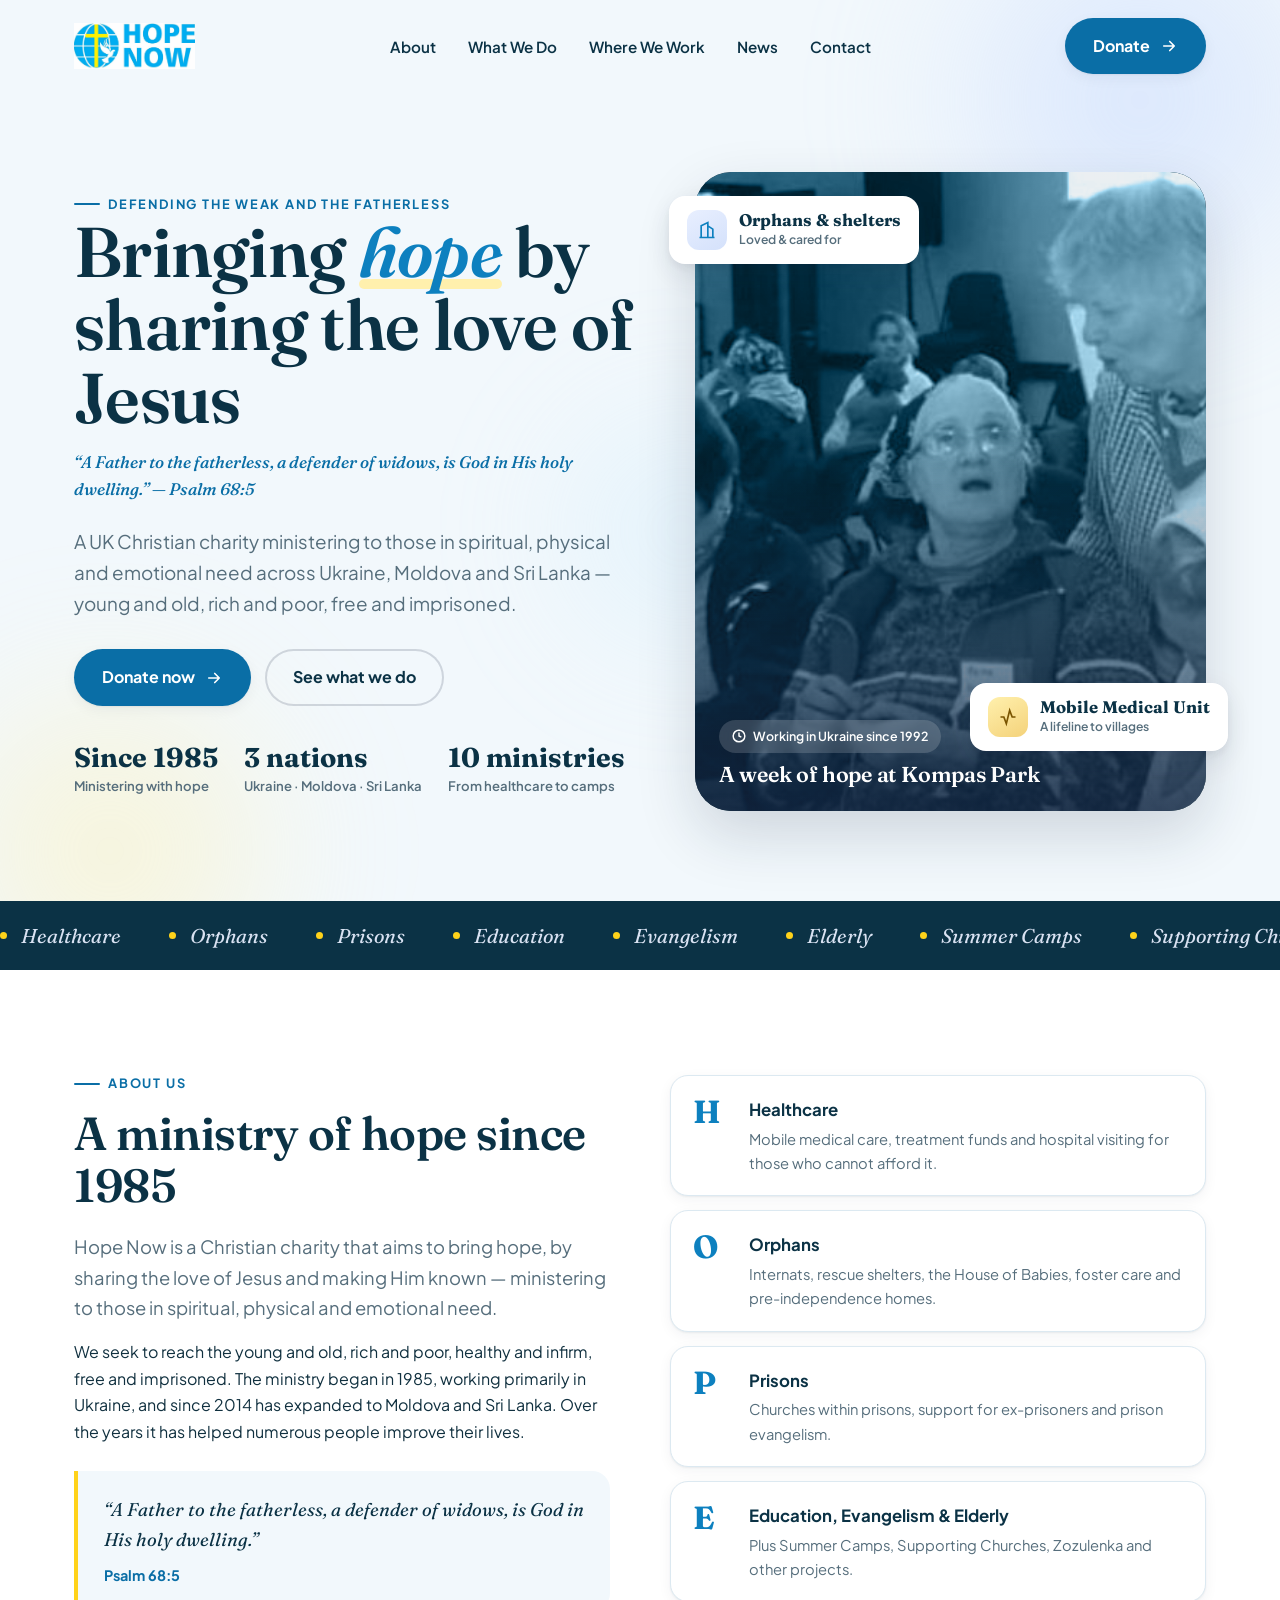
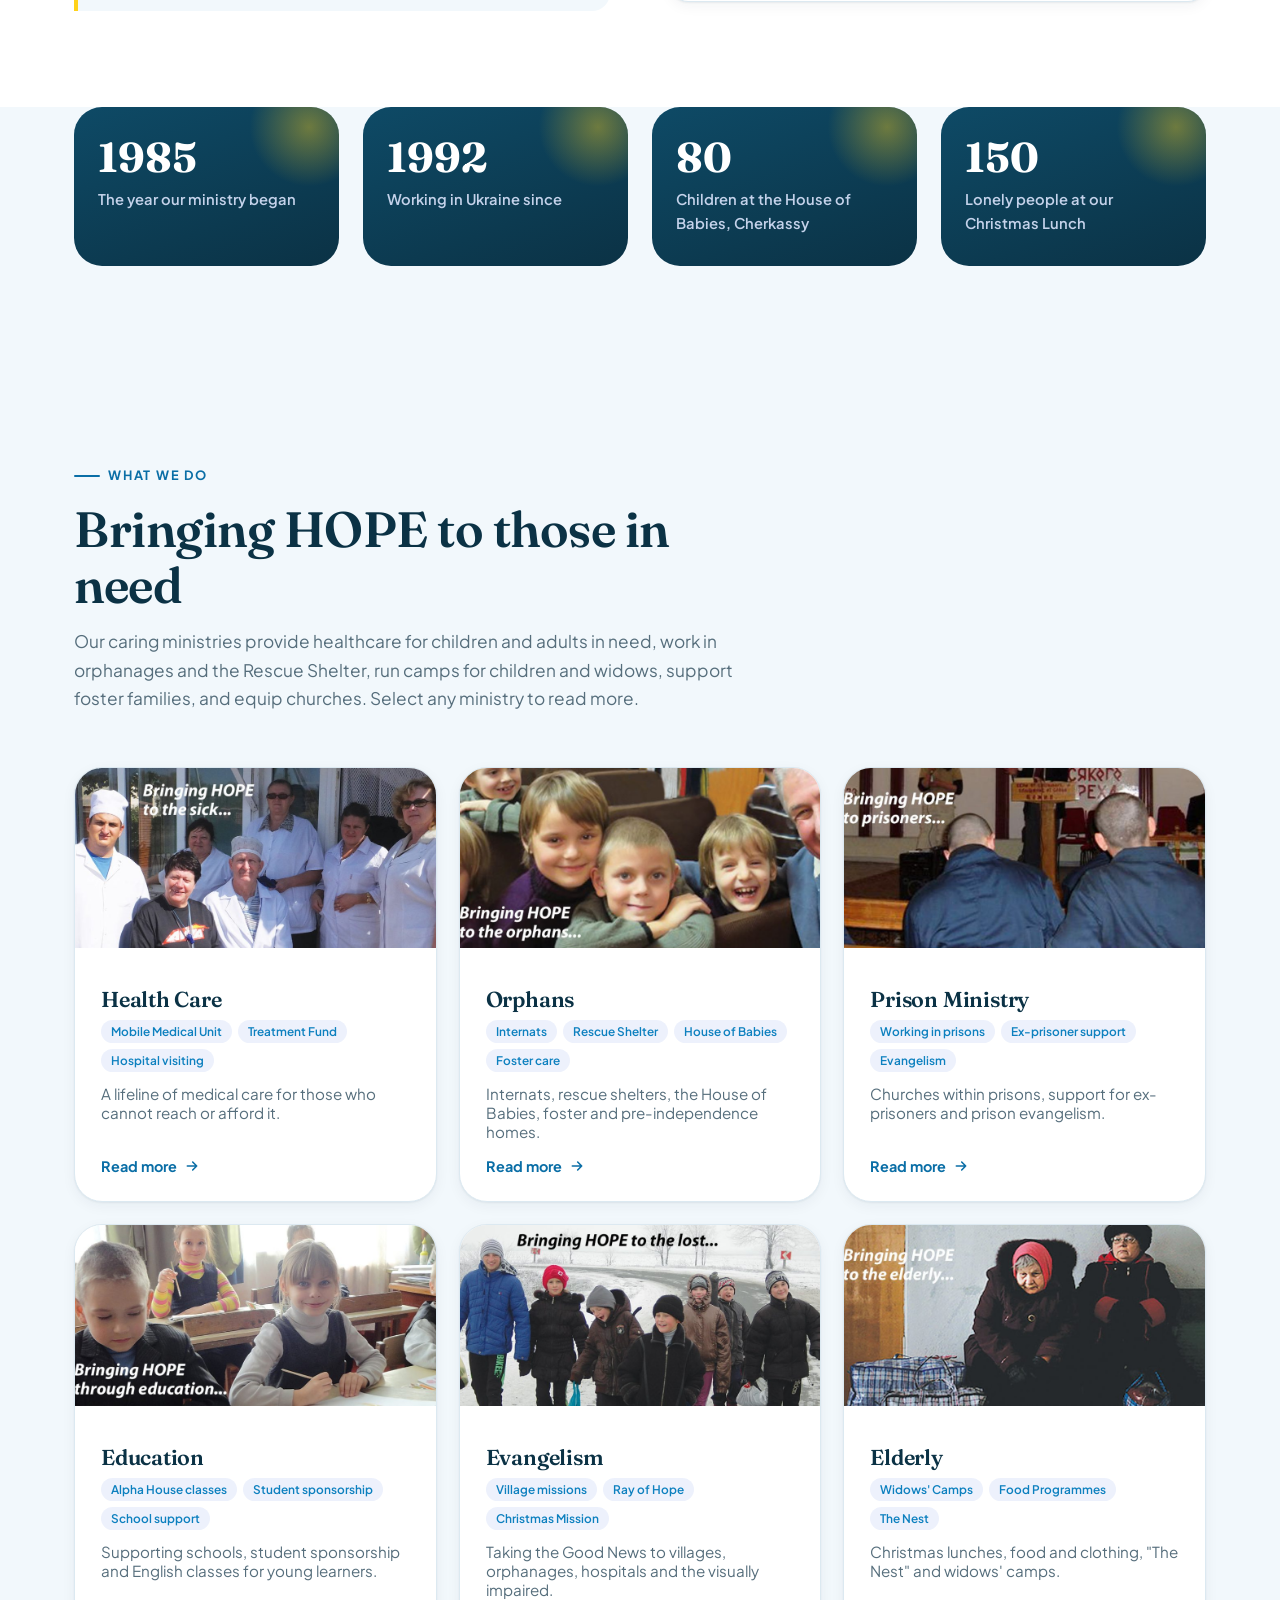
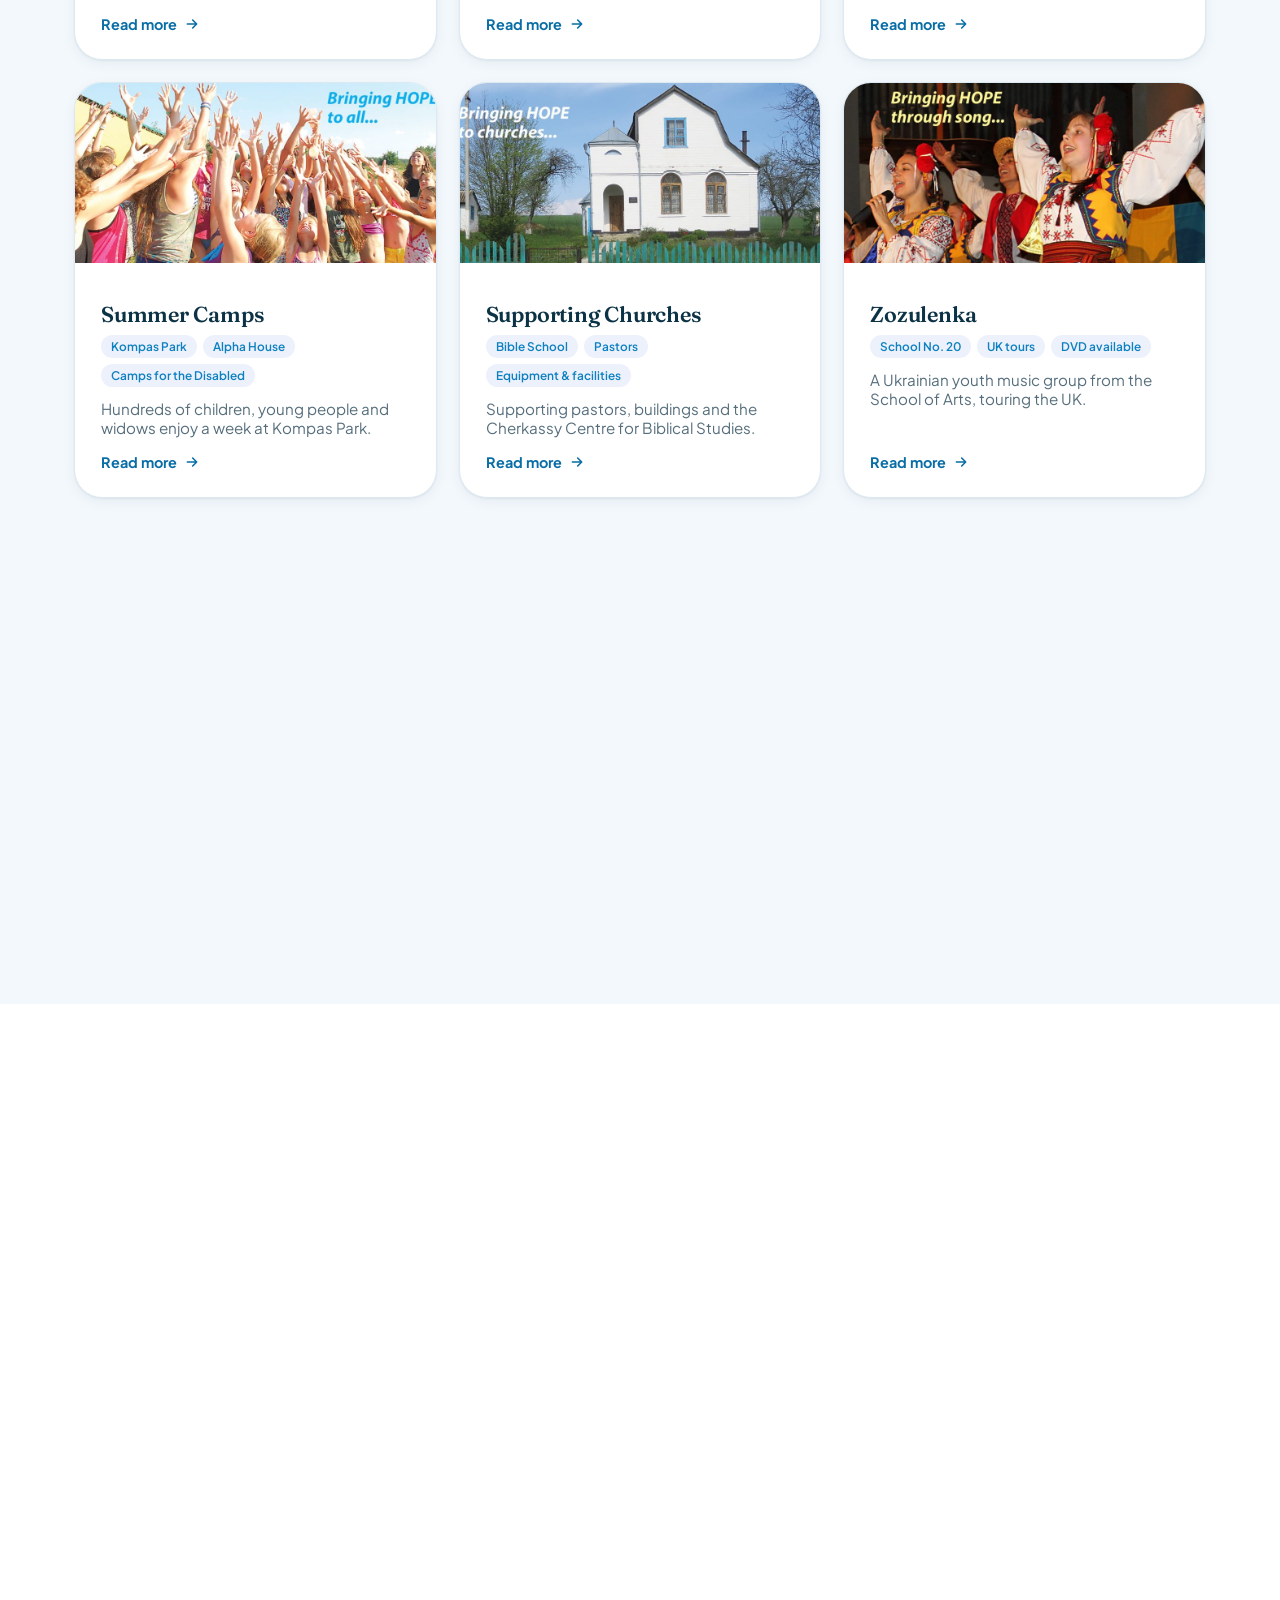
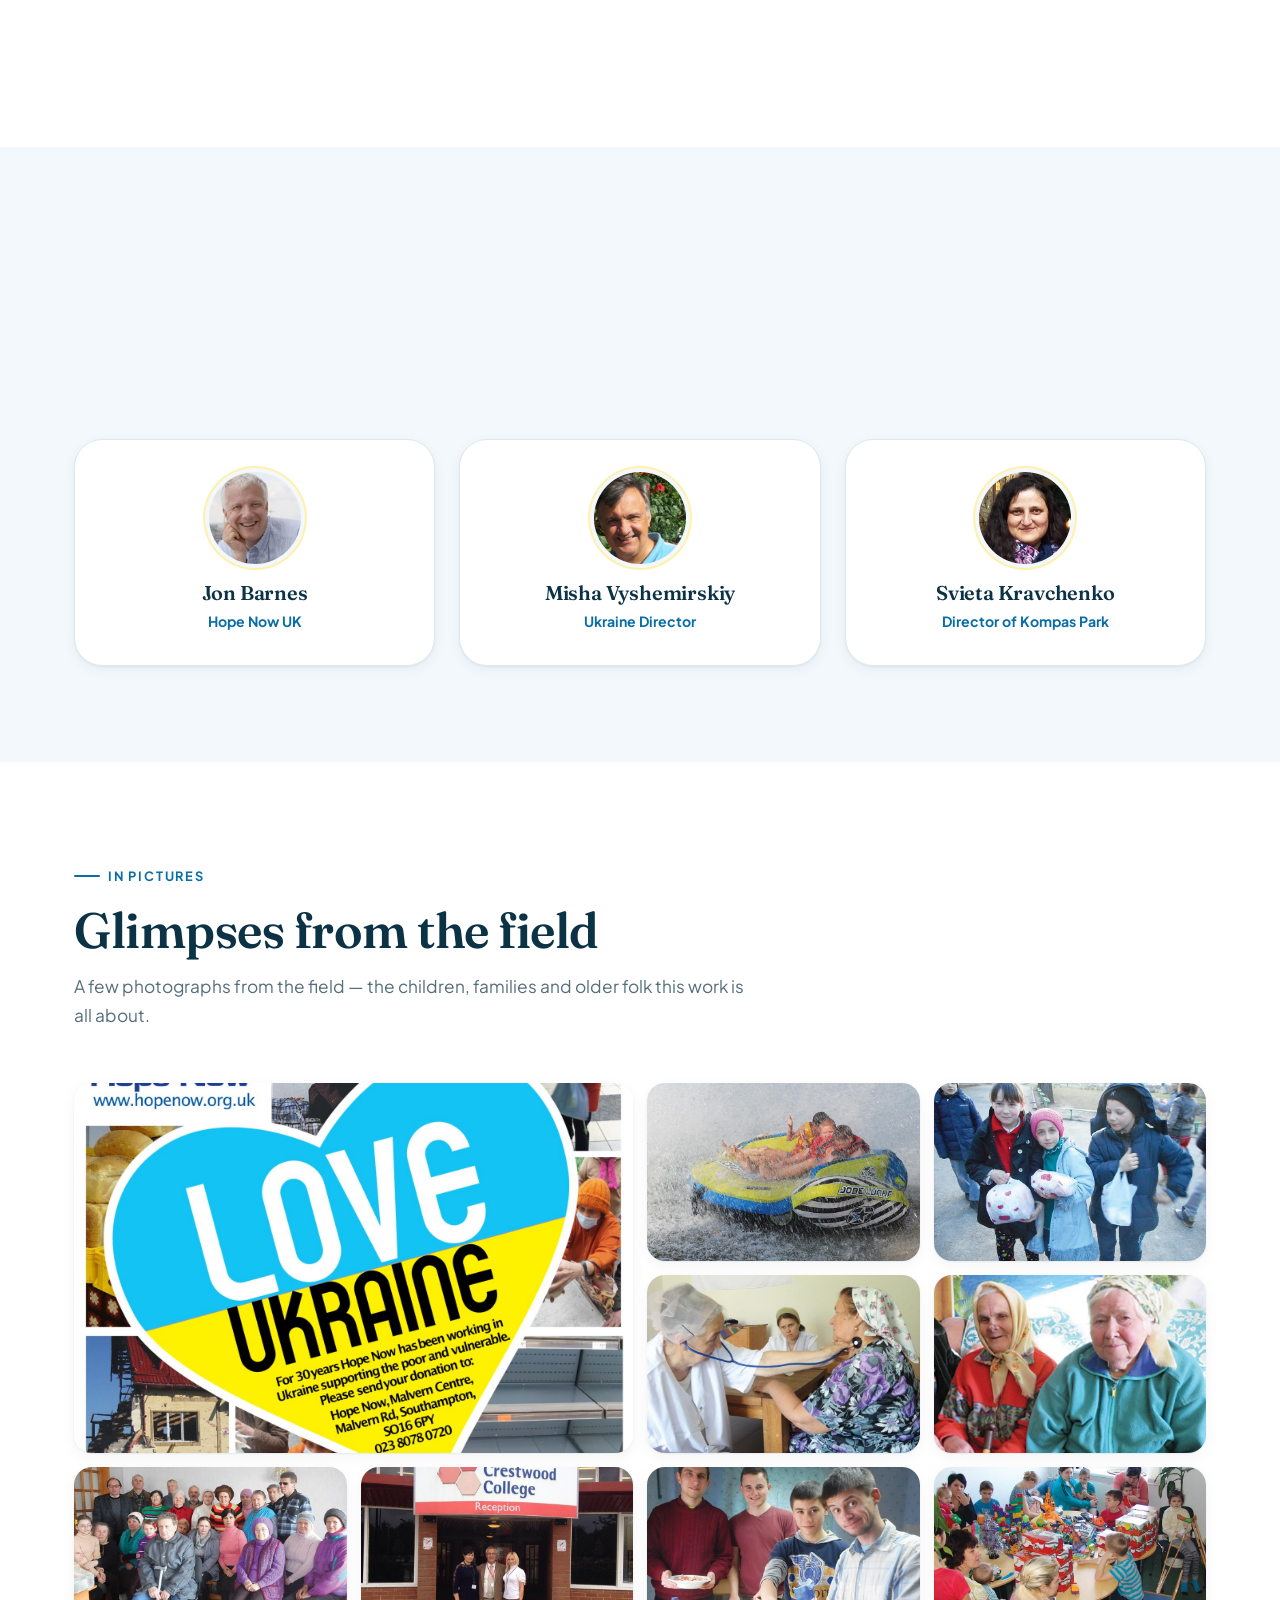
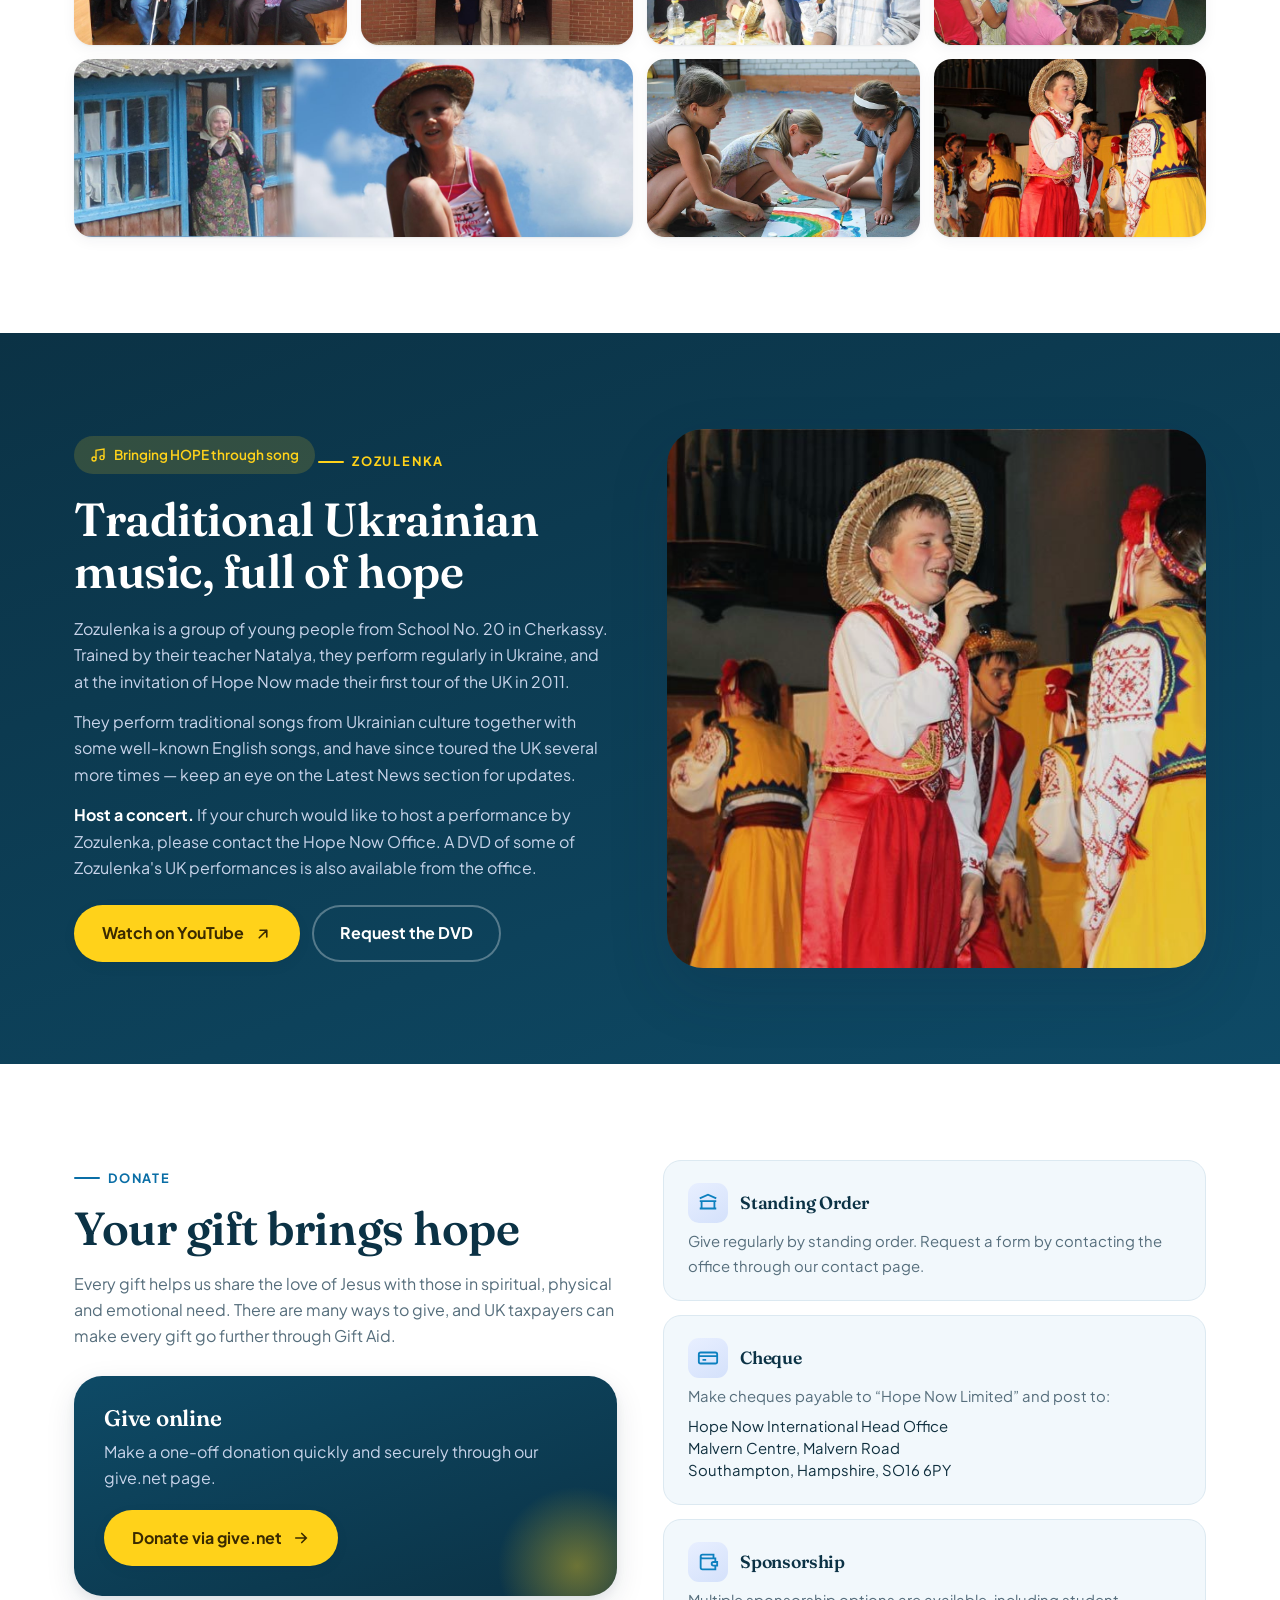
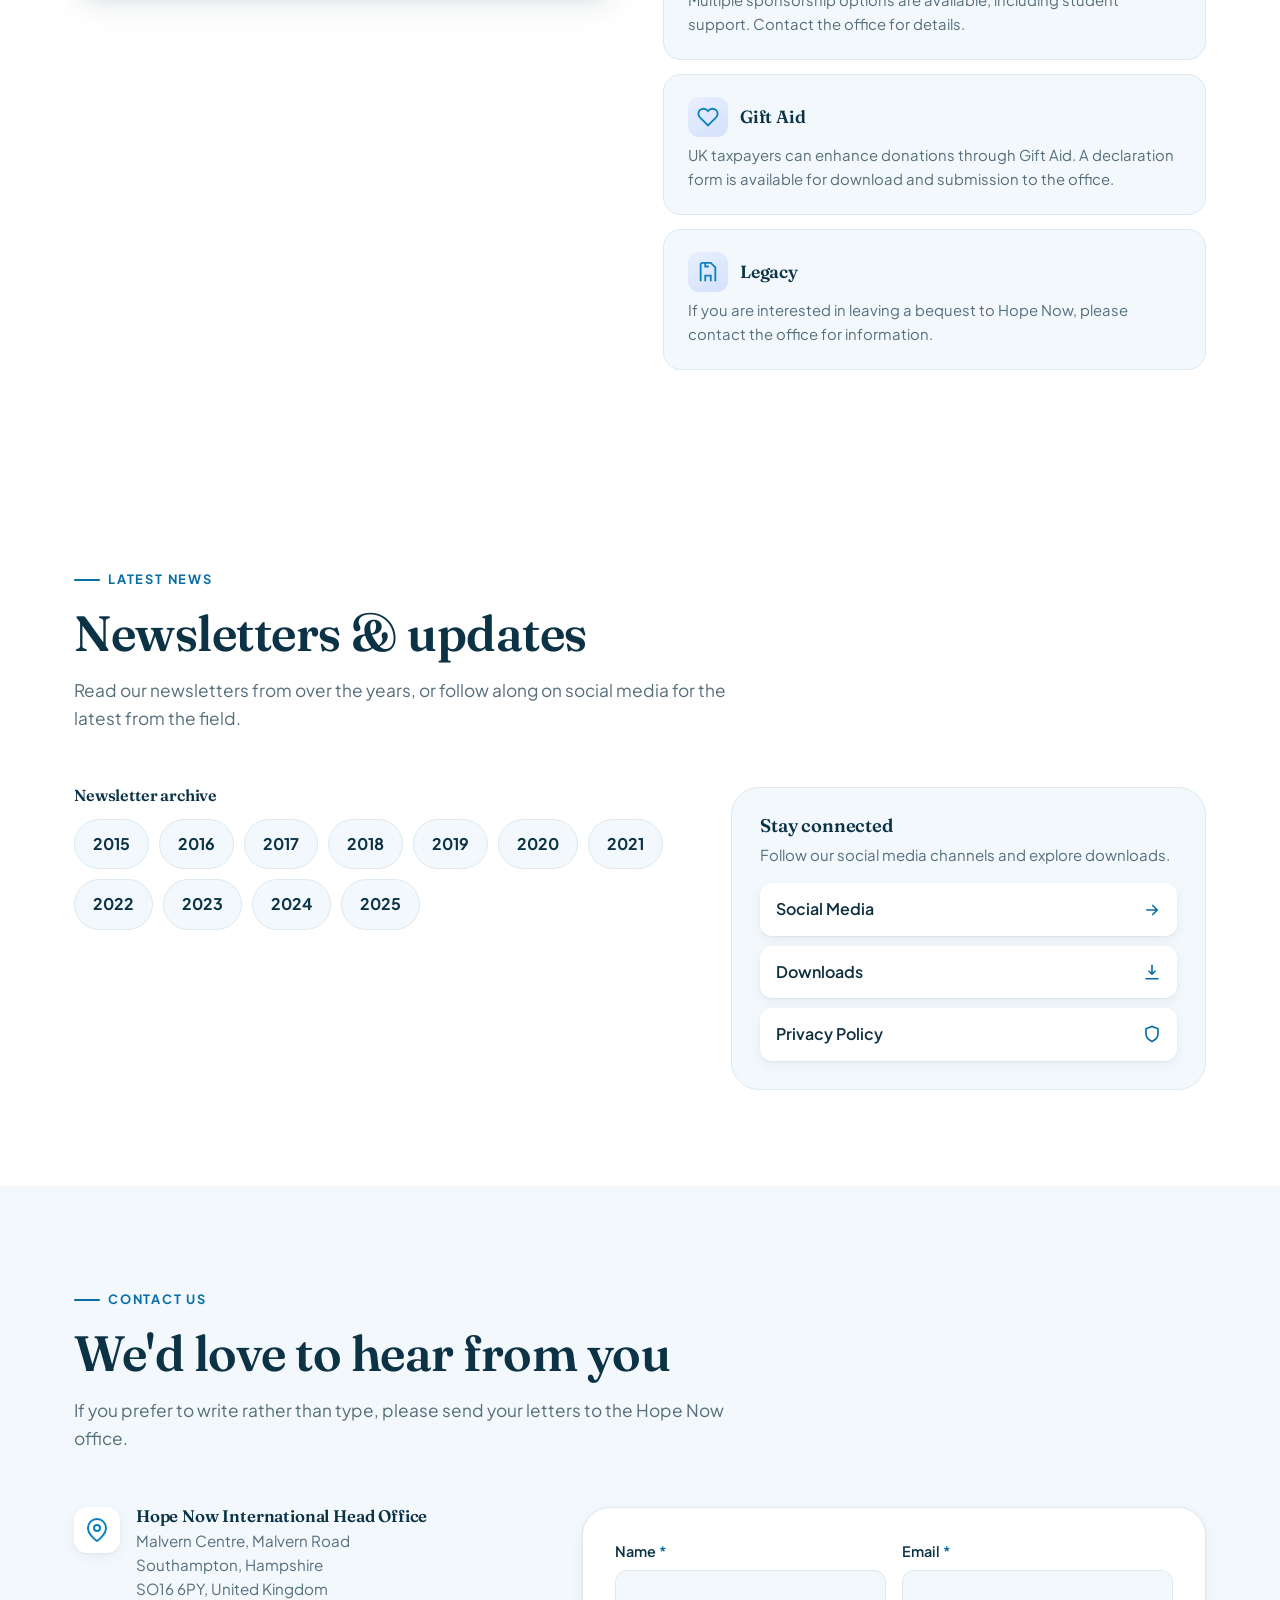
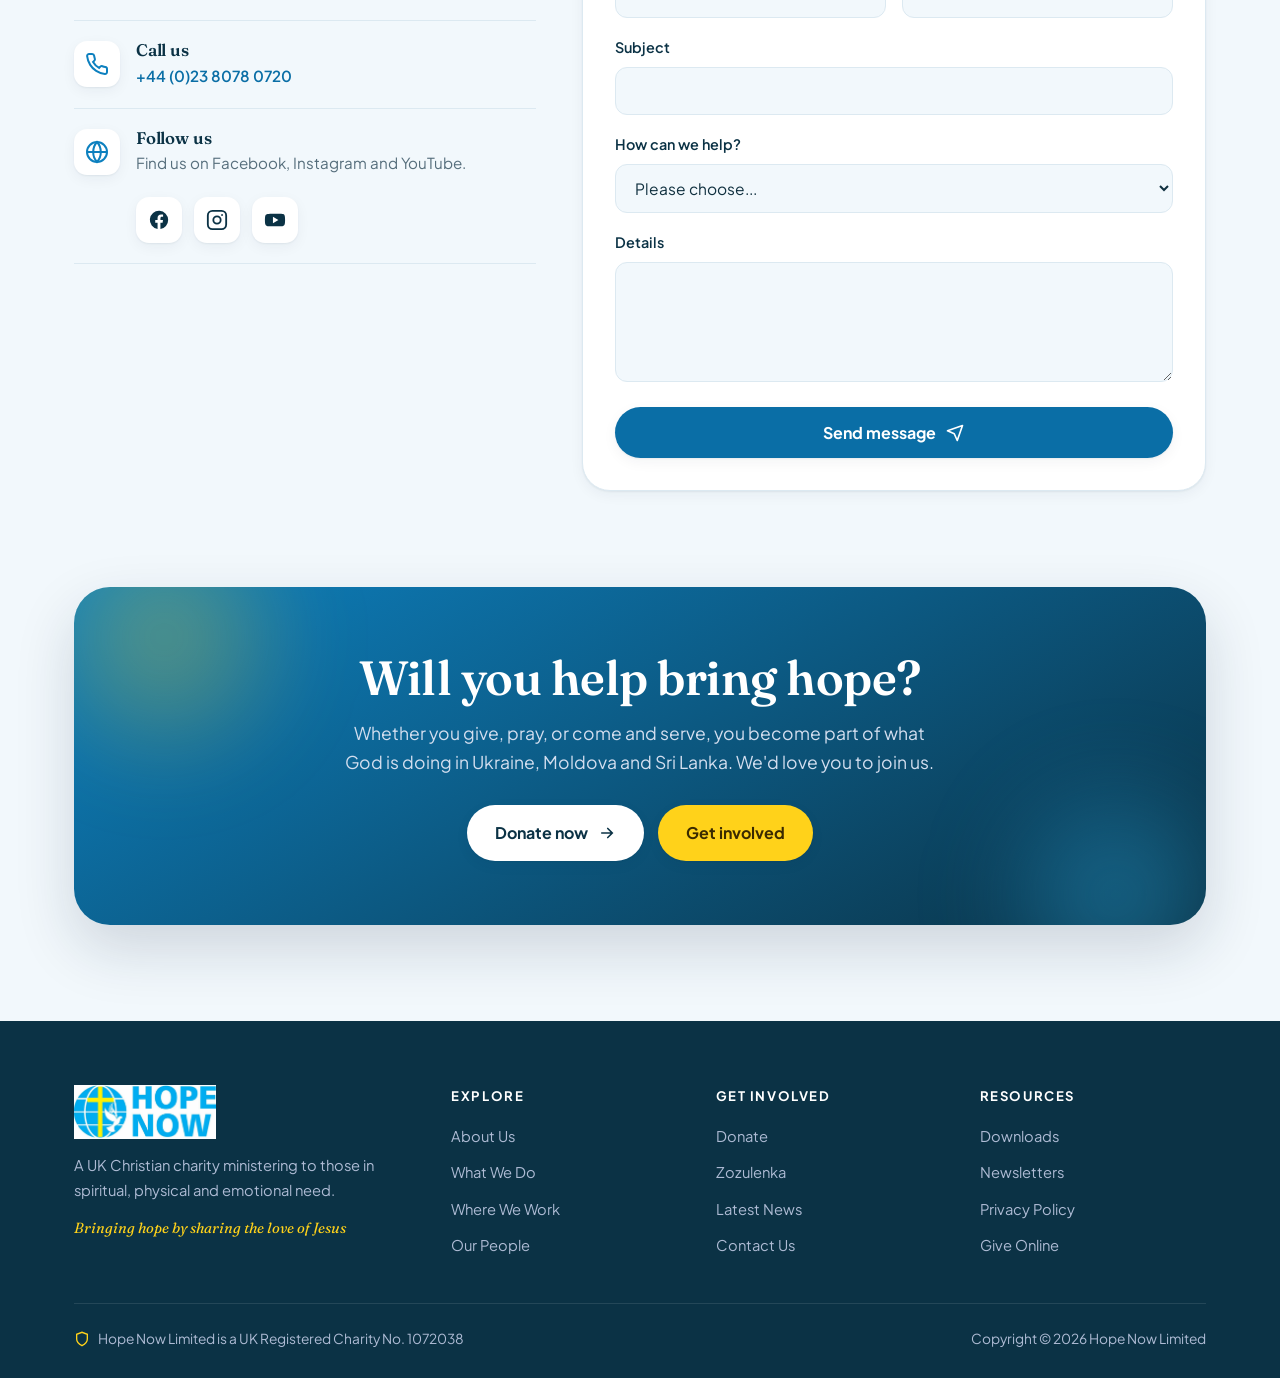
==== commit 37b02a48: "Recreate Downloads and Social Media as own pages - downloads.html: Gift Aid, leaflet and short-term-" ====
--- a/index.html
+++ b/index.html
@@ -684,26 +684,26 @@
       <div class="reveal">
         <h4 style="margin-bottom:14px;color:var(--navy)">Newsletter archive</h4>
         <div class="years">
-          <a href="https://hopenow.org.uk/latest-news/newsletters/2015-newsletters/" target="_blank" rel="noopener">2015</a>
-          <a href="https://hopenow.org.uk/latest-news/newsletters/2016-newsletters/" target="_blank" rel="noopener">2016</a>
-          <a href="https://hopenow.org.uk/latest-news/newsletters/2017-newsletters/" target="_blank" rel="noopener">2017</a>
-          <a href="https://hopenow.org.uk/latest-news/newsletters/2018-newsletters/" target="_blank" rel="noopener">2018</a>
-          <a href="https://hopenow.org.uk/latest-news/newsletters/2019-newsletters/" target="_blank" rel="noopener">2019</a>
-          <a href="https://hopenow.org.uk/latest-news/newsletters/2020-newsletters/" target="_blank" rel="noopener">2020</a>
-          <a href="https://hopenow.org.uk/latest-news/newsletters/2021-newsletters/" target="_blank" rel="noopener">2021</a>
-          <a href="https://hopenow.org.uk/latest-news/newsletters/2022-2/" target="_blank" rel="noopener">2022</a>
-          <a href="https://hopenow.org.uk/latest-news/newsletters/elementor-2415/" target="_blank" rel="noopener">2023</a>
-          <a href="https://hopenow.org.uk/latest-news/newsletters/elementor-page-2570/" target="_blank" rel="noopener">2024</a>
-          <a href="https://hopenow.org.uk/latest-news/newsletters/elementor-2710/" target="_blank" rel="noopener">2025</a>
+          <a href="newsletters.html#y2015" target="_blank" rel="noopener">2015</a>
+          <a href="newsletters.html#y2016" target="_blank" rel="noopener">2016</a>
+          <a href="newsletters.html#y2017" target="_blank" rel="noopener">2017</a>
+          <a href="newsletters.html#y2018" target="_blank" rel="noopener">2018</a>
+          <a href="newsletters.html#y2019" target="_blank" rel="noopener">2019</a>
+          <a href="newsletters.html#y2020" target="_blank" rel="noopener">2020</a>
+          <a href="newsletters.html#y2021" target="_blank" rel="noopener">2021</a>
+          <a href="newsletters.html#y2022" target="_blank" rel="noopener">2022</a>
+          <a href="newsletters.html#y2023" target="_blank" rel="noopener">2023</a>
+          <a href="newsletters.html#y2024" target="_blank" rel="noopener">2024</a>
+          <a href="newsletters.html#y2025" target="_blank" rel="noopener">2025</a>
         </div>
       </div>
       <div class="news-side reveal" data-delay="1">
         <h4>Stay connected</h4>
         <p>Follow our social media channels and explore downloads.</p>
         <div class="links">
-          <a href="https://hopenow.org.uk/latest-news/social-media/" target="_blank" rel="noopener">Social Media<svg viewBox="0 0 24 24" fill="none" stroke="currentColor" stroke-width="2.2" stroke-linecap="round"><path d="M5 12h14M13 6l6 6-6 6"/></svg></a>
-          <a href="https://hopenow.org.uk/contact-us/downloads/" target="_blank" rel="noopener">Downloads<svg viewBox="0 0 24 24" fill="none" stroke="currentColor" stroke-width="2.2" stroke-linecap="round"><path d="M12 3v12m0 0 4-4m-4 4-4-4M4 21h16"/></svg></a>
-          <a href="https://hopenow.org.uk/contact-us/privacy-policy/" target="_blank" rel="noopener">Privacy Policy<svg viewBox="0 0 24 24" fill="none" stroke="currentColor" stroke-width="2.2" stroke-linecap="round"><path d="M12 22s8-4 8-10V5l-8-3-8 3v7c0 6 8 10 8 10Z"/></svg></a>
+          <a href="social-media.html" target="_blank" rel="noopener">Social Media<svg viewBox="0 0 24 24" fill="none" stroke="currentColor" stroke-width="2.2" stroke-linecap="round"><path d="M5 12h14M13 6l6 6-6 6"/></svg></a>
+          <a href="downloads.html" target="_blank" rel="noopener">Downloads<svg viewBox="0 0 24 24" fill="none" stroke="currentColor" stroke-width="2.2" stroke-linecap="round"><path d="M12 3v12m0 0 4-4m-4 4-4-4M4 21h16"/></svg></a>
+          <a href="privacy-policy.html" target="_blank" rel="noopener">Privacy Policy<svg viewBox="0 0 24 24" fill="none" stroke="currentColor" stroke-width="2.2" stroke-linecap="round"><path d="M12 22s8-4 8-10V5l-8-3-8 3v7c0 6 8 10 8 10Z"/></svg></a>
         </div>
       </div>
     </div>
@@ -732,9 +732,9 @@
           <span class="ic" aria-hidden="true"><svg viewBox="0 0 24 24" fill="none" stroke="currentColor" stroke-width="2"><circle cx="12" cy="12" r="10"/><path d="M2 12h20M12 2a15 15 0 0 1 0 20 15 15 0 0 1 0-20Z"/></svg></span>
           <div><h4>Follow us</h4><p>Find us on Facebook, Instagram and YouTube.</p>
           <div class="socials">
-            <a href="https://www.facebook.com/" target="_blank" rel="noopener" aria-label="Facebook"><svg viewBox="0 0 24 24" fill="currentColor"><path d="M22 12a10 10 0 1 0-11.56 9.88v-6.99H7.9V12h2.54V9.8c0-2.5 1.49-3.89 3.78-3.89 1.09 0 2.24.2 2.24.2v2.46h-1.26c-1.24 0-1.63.77-1.63 1.56V12h2.78l-.44 2.89h-2.34v6.99A10 10 0 0 0 22 12Z"/></svg></a>
-            <a href="https://www.instagram.com/" target="_blank" rel="noopener" aria-label="Instagram"><svg viewBox="0 0 24 24" fill="none" stroke="currentColor" stroke-width="2"><rect x="2" y="2" width="20" height="20" rx="5"/><circle cx="12" cy="12" r="4"/><circle cx="17.5" cy="6.5" r="1" fill="currentColor" stroke="none"/></svg></a>
-            <a href="https://www.youtube.com/results?search_query=Zozulenka" target="_blank" rel="noopener" aria-label="YouTube"><svg viewBox="0 0 24 24" fill="currentColor"><path d="M23 12s0-3.2-.4-4.7a2.5 2.5 0 0 0-1.77-1.77C19.34 5.3 12 5.3 12 5.3s-7.34 0-8.83.43A2.5 2.5 0 0 0 1.4 7.3C1 8.8 1 12 1 12s0 3.2.4 4.7a2.5 2.5 0 0 0 1.77 1.77c1.49.43 8.83.43 8.83.43s7.34 0 8.83-.43a2.5 2.5 0 0 0 1.77-1.77C23 15.2 23 12 23 12ZM9.75 15.5v-7l6 3.5-6 3.5Z"/></svg></a>
+            <a href="https://www.facebook.com/groups/hopenowsouthampton/" target="_blank" rel="noopener" aria-label="Facebook"><svg viewBox="0 0 24 24" fill="currentColor"><path d="M22 12a10 10 0 1 0-11.56 9.88v-6.99H7.9V12h2.54V9.8c0-2.5 1.49-3.89 3.78-3.89 1.09 0 2.24.2 2.24.2v2.46h-1.26c-1.24 0-1.63.77-1.63 1.56V12h2.78l-.44 2.89h-2.34v6.99A10 10 0 0 0 22 12Z"/></svg></a>
+            <a href="https://www.instagram.com/hope.now_nadiisia.teper/" target="_blank" rel="noopener" aria-label="Instagram"><svg viewBox="0 0 24 24" fill="none" stroke="currentColor" stroke-width="2"><rect x="2" y="2" width="20" height="20" rx="5"/><circle cx="12" cy="12" r="4"/><circle cx="17.5" cy="6.5" r="1" fill="currentColor" stroke="none"/></svg></a>
+            <a href="https://www.youtube.com/channel/UCzzffM0CJG7_XNWzZZ01wiQ" target="_blank" rel="noopener" aria-label="YouTube"><svg viewBox="0 0 24 24" fill="currentColor"><path d="M23 12s0-3.2-.4-4.7a2.5 2.5 0 0 0-1.77-1.77C19.34 5.3 12 5.3 12 5.3s-7.34 0-8.83.43A2.5 2.5 0 0 0 1.4 7.3C1 8.8 1 12 1 12s0 3.2.4 4.7a2.5 2.5 0 0 0 1.77 1.77c1.49.43 8.83.43 8.83.43s7.34 0 8.83-.43a2.5 2.5 0 0 0 1.77-1.77C23 15.2 23 12 23 12ZM9.75 15.5v-7l6 3.5-6 3.5Z"/></svg></a>
           </div>
           </div>
         </div>
@@ -814,9 +814,9 @@
       <div>
         <h5>Resources</h5>
         <ul>
-          <li><a href="https://hopenow.org.uk/contact-us/downloads/" target="_blank" rel="noopener">Downloads</a></li>
-          <li><a href="https://hopenow.org.uk/latest-news/newsletters/" target="_blank" rel="noopener">Newsletters</a></li>
-          <li><a href="https://hopenow.org.uk/contact-us/privacy-policy/" target="_blank" rel="noopener">Privacy Policy</a></li>
+          <li><a href="downloads.html" target="_blank" rel="noopener">Downloads</a></li>
+          <li><a href="newsletters.html" target="_blank" rel="noopener">Newsletters</a></li>
+          <li><a href="privacy-policy.html" target="_blank" rel="noopener">Privacy Policy</a></li>
           <li><a href="https://www.give.net/HopeNow/oneoff" target="_blank" rel="noopener">Give Online</a></li>
         </ul>
       </div>
